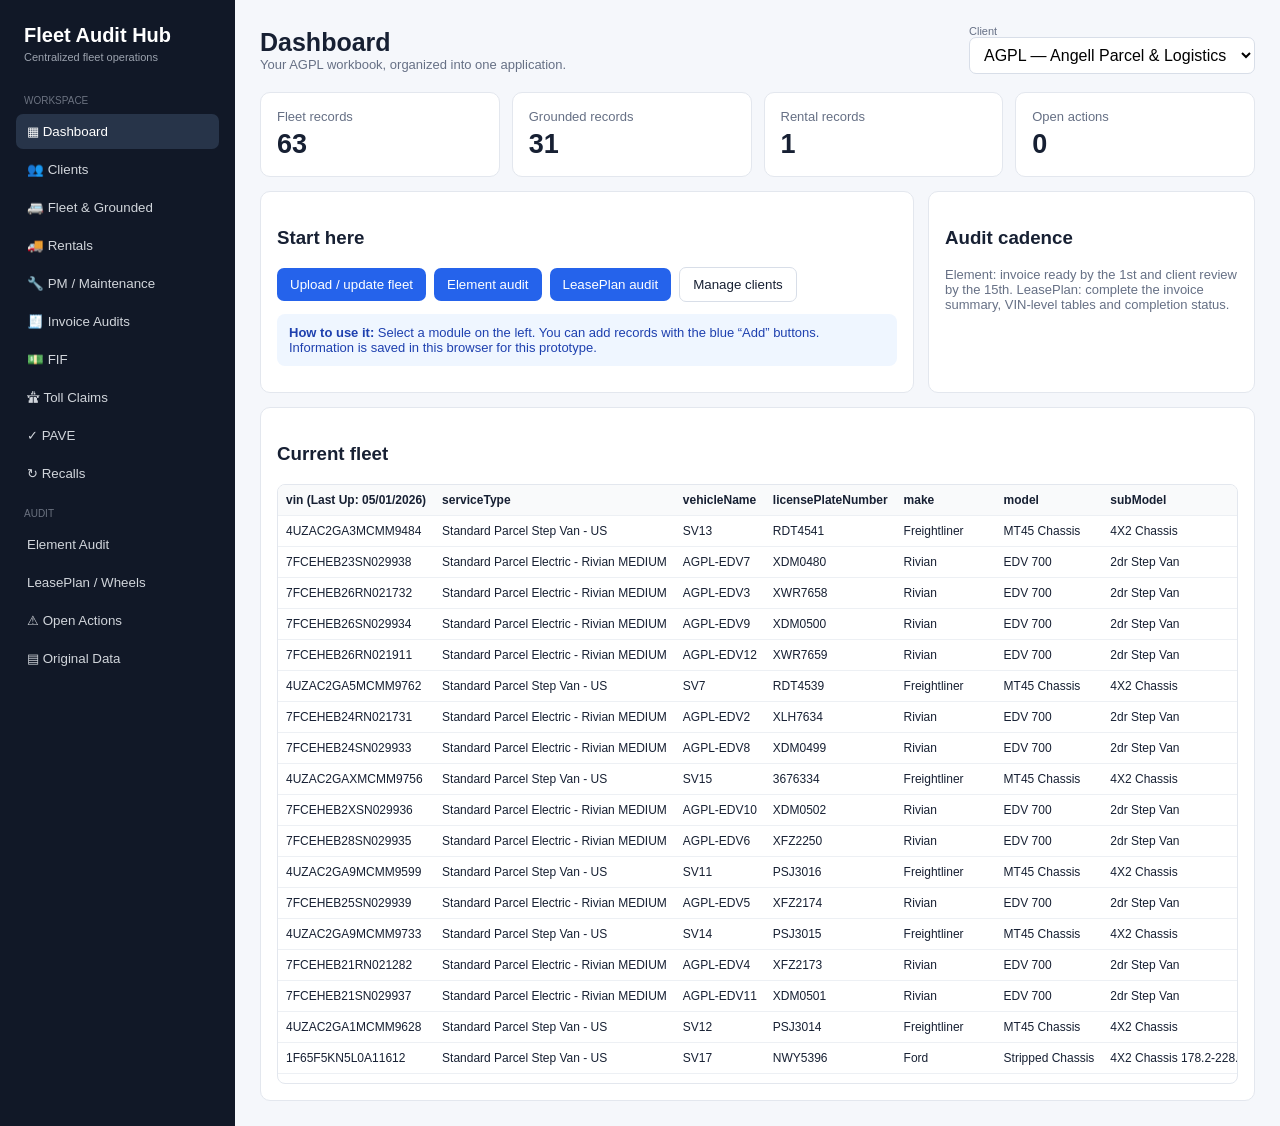
==== Fleet_Audit_Hub_v3.html @ 87010442 "Add Fleet Audit Hub prototype" ====
<!doctype html>
<html lang="en">
<head>
<meta charset="utf-8">
<meta name="viewport" content="width=device-width,initial-scale=1">
<title>Fleet Audit Hub v3</title>
<style>
*{box-sizing:border-box}body{margin:0;font-family:Segoe UI,Arial,sans-serif;background:#f5f7fb;color:#172033}
.app{display:flex;min-height:100vh}.side{width:235px;background:#111827;color:#fff;padding:16px;flex:none}.brand{font-size:20px;font-weight:800;padding:8px 8px 18px}.brand span{display:block;color:#9ca3af;font-size:11px;font-weight:400;margin-top:4px}
.nav button{display:block;width:100%;margin:3px 0;padding:10px 11px;border:0;border-radius:7px;background:transparent;color:#d1d5db;text-align:left;cursor:pointer}.nav button:hover,.nav button.active{background:#273449;color:#fff}.section{font-size:10px;text-transform:uppercase;color:#6b7280;padding:14px 8px 5px}
main{flex:1;padding:25px;min-width:0}.top{display:flex;justify-content:space-between;gap:20px;align-items:center;margin-bottom:18px}.top h1{margin:0;font-size:25px}.muted{color:#667085;font-size:13px}
select,input,textarea{font:inherit;border:1px solid #d8dee8;border-radius:7px;padding:8px 10px;background:white}.btn{padding:9px 13px;border:0;border-radius:7px;background:#2563eb;color:#fff;cursor:pointer}.btn.secondary{background:#fff;color:#172033;border:1px solid #d8dee8}.btn.danger{background:#dc2626}
.cards{display:grid;grid-template-columns:repeat(4,1fr);gap:12px;margin-bottom:14px}.card,.panel{background:#fff;border:1px solid #e3e7ee;border-radius:10px;padding:16px}.num{font-size:27px;font-weight:800;margin-top:5px}.grid{display:grid;grid-template-columns:2fr 1fr;gap:14px}.grid2{display:grid;grid-template-columns:1fr 1fr;gap:12px}
.toolbar{display:flex;gap:8px;flex-wrap:wrap;align-items:center;margin-bottom:12px}.table{overflow:auto;max-height:600px;border:1px solid #e3e7ee;border-radius:8px}.table table{border-collapse:collapse;width:100%;font-size:12px}.table th,.table td{padding:8px;border-bottom:1px solid #edf0f4;text-align:left;white-space:nowrap}.table th{position:sticky;top:0;background:#f9fafb}.tabs{display:flex;gap:5px;overflow:auto;border-bottom:1px solid #e1e5eb;margin-bottom:12px}.tabs button{border:0;background:transparent;padding:9px 12px;cursor:pointer;color:#667085}.tabs button.active{color:#2563eb;border-bottom:2px solid #2563eb;font-weight:700}
.drop{border:2px dashed #cbd5e1;border-radius:9px;padding:22px;text-align:center;background:#f8fafc}.notice{background:#eff6ff;color:#1e40af;padding:11px 12px;border-radius:8px;margin:10px 0;font-size:13px}.check label{display:block;padding:8px;border-bottom:1px solid #edf0f4}.empty{text-align:center;padding:30px;color:#667085}
.formgrid{display:grid;grid-template-columns:repeat(3,1fr);gap:10px}.field label{display:block;font-size:11px;color:#667085;margin-bottom:4px}.field input,.field textarea,.field select{width:100%}.field.full{grid-column:1/-1}
.small{font-size:11px;color:#667085}.pill{display:inline-block;padding:3px 7px;border-radius:20px;font-size:11px;background:#dcfce7;color:#166534}
@media(max-width:900px){.side{width:185px}.cards{grid-template-columns:1fr 1fr}.grid,.grid2,.formgrid{grid-template-columns:1fr}}
</style>
</head>
<body>
<div class="app">
<aside class="side"><div class="brand">Fleet Audit Hub<span>Centralized fleet operations</span></div>
<div class="nav">
<div class="section">Workspace</div>
<button data-view="dashboard">▦ Dashboard</button>
<button data-view="clients">👥 Clients</button>
<button data-view="fleet">🚐 Fleet & Grounded</button>
<button data-view="rentals">🚚 Rentals</button>
<button data-view="maintenance">🔧 PM / Maintenance</button>
<button data-view="invoices">🧾 Invoice Audits</button>
<button data-view="fif">💵 FIF</button>
<button data-view="tolls">🛣 Toll Claims</button>
<button data-view="pave">✓ PAVE</button>
<button data-view="recalls">↻ Recalls</button>
<div class="section">Audit</div>
<button data-view="element">Element Audit</button>
<button data-view="leaseplan">LeasePlan / Wheels</button>
<button data-view="actions">⚠ Open Actions</button>
<button data-view="legacy">▤ Original Data</button>
</div></aside>
<main>
<div class="top"><div><h1 id="title">Dashboard</h1><div id="subtitle" class="muted">Your AGPL workbook, organized into one application.</div></div>
<div><div class="small">Client</div><select id="clientSelect"><option value="AGPL">AGPL — Angell Parcel & Logistics</option></select></div></div>
<div id="content"></div>
</main></div>

<script id="seed" type="application/json">{"Client Info": [[null, "Company", "Short Code", "Owner Name", "Email 1", "Phone Number", "Start Date", "End date:", null, null, "Y"], [null, "Angell Parcel & Logistics, LLC", "AGPL", "Adam", "adam@angellparcel.com", "920-265-7687", "2019-07-19T00:00:00", null, null, null, "N"], [null, "Things To know:", "Station Code", "Operations Manager ", "Email 1", "Phone Number", "Other DMGgo Services"], [null, "3700 San Jacinto Dr, Fort Worth, TX 76116,", "DDA9", "Dexter Smith-Ops", "DexterS@go-hq.com", "(682) 200-7675", "Recon"], [null, null, null, "Jessica Peak-HR", "ops@angellparcel.com", "(252) 531-0709", "Bookkeeping"], [null, null, null, "Alex Moore-Fleet", "johnathan.moore@angellparcel.com", "214-486-0131", "Payroll"], [null, null, null, null, null, null, "Onboarding"], [null, null, null, "Cortex Login", "Password"], [null, null, null, "AGPLfleet@DMGgo.com", "@gPl2024!", "2.6.2026", null, null, "2.13.2026"], [null, null, null, "Element Log-in", "Password", "(11) ELEMENT", "Amazon-leased", "EXTRA_LARGE_CARGO_VAN", "NO RENTALS AT THIS TIME-2.13.2026."], [null, "NOTES", null, "az87052", "Shipping2025!", "(5) ELEMENT", "Amazon-leased", "STEP_VAN_MEDIUM", "NO RENTALS AT THIS TIME-2.13.2026."], [null, "RIVIAN: adam@angellparcel.com\nShipping@1", null, "LeasePlan Log-in", "Password", "(1) ELEMENT", "Amazon-owned", "ELECTRIC_RPV_MEDIUM", "NO RENTALS AT THIS TIME-2.13.2026."], [null, "Amerit: amazondsp_agpl@ameritfleet.com\nShipCargo5498#!", null, "e9810aa4", "Transport@2026", "(1) ELEMENT", "Amazon-owned", "STEP_VAN_MEDIUM", "NO RENTALS AT THIS TIME-2.13.2026."], [null, "PAVE: AGPL.user\nParcel26", null, "Communication Plateform", null, "(8)WHEELS", "Amazon-owned", "STEP_VAN_MEDIUM", "NO RENTALS AT THIS TIME-2.13.2026."], [null, null, null, "ConnectTeam", "confirmed", "(11) WHEELS", "Amazon-owned", "ELECTRIC_RPV_MEDIUM", "NO RENTALS AT THIS TIME-2.13.2026."], [null, null, null, null, null, null, "Vendor Contacts:", "Phone #", "Address"], [null, null, null, null, null, null, "Amerit – Station Maintenance ", "Bobby Rhodes & Spencer Butler \nBrhodes@ameritfleet.com\nSbutler@ameritfleet.com", "3700 San Jacinto Dr, Fort Worth, TX 76116,"], [null, null, null, null, null, null, "Andy Jeffrey Collision", " (817) 485-6420", "5907 Denton Hwy #377, Haltom City, TX 76148"], [null, "Action Items:", null, null, null, null, "AutoNation Ford Fort Worth ", "(817) 200-4212", "5000 Bryant Irvin Rd, Fort Worth, TX 76132"], [null, "Fleet Specialist Assigned", "Chris", null, null, null, "Compass Collision", "Diego Martinez \n(817) 915-3308", "3020 Ramona Dr Building 1, Fort Worth, TX 76116"], [null, "AFS Submission", "Y", null, null, null, "Five Star Ford NRH \n", "Ronaldo  (682) 216-0574  Rguillen@5starford.com", "6618 NE Loop 820, North Richland Hills, TX 76180"], [null, "Portal Management - Rental Reciepts", "Y", null, null, null, "JS Fleet", "Joey Sassenhagen (817) 800-1692", "Keller, Texas, United States"], [null, "Element Log-in", "Y", null, null, null, "Mercedes Benz of Fort Worth", " (682) 267-8373-MAIN POC – Matt Butler (817) 263-3622 mbutler@parkplace.com", "5601 Bryant Irvin Rd. Fort Worth, TX 76132"], [null, "Wheels Log-in", "Y", null, null, null, "Pep Boys – Camp Bowie ", "\n(817) 560-4606", "7208 Highway 80 West, Fort Worth, TX 76116"], [null, "Toll Provider", "Y", null, null, null, "Premier Truck Group ", "1804 NE Loop 820, Fort Worth, TX 76106\n(817) 626-7090", "1804 NE Loop 820, Fort Worth, TX 76106 "], [null, "FIF Management", "Y", null, null, null, "Tire Company ", "Jeremy Butler jeremy.butler@stmtires.com ", "service410@stmtires.com"], [null, "Maintenace Coordination", "Y", null, null, null, "Midway tow", 4697535734], [null, "Part Sourcing", "Y", null, null, null, "Emergency Tire repair.", "1-833-736-0377"], [null, "Dealership calls", "Y", null, null, null, "Element Disputes", "Paul King – PaKing@elementCorp.com  TX, OK, AZ"], [null, "Securing Rentals", "Y"], [null, "PM Compliance", "Y"], [null, "Pave", "Y"], [null, "Marsh Reviews", "n"]], "Branded Fleet": [["vin (Last Up: 05/01/2026)", "serviceType", "vehicleName", "licensePlateNumber", "make", "model", "subModel", "status", "statusPriority", "statusReasonCode", "statusReasonMessage", "operationalStatus", "statusSearchValue", "subcontractorName", "vehicleProvider", "vehicleRegistrationType", "year", "type", "ownershipType", "ownershipStartDate", "ownershipEndDate", "pmStats", "registrationExpiryDate", "registeredState", "serviceTier", "stationCode"], ["4UZAC2GA3MCMM9484", "Standard Parcel Step Van - US", "SV13", "RDT4541", "Freightliner", "MT45 Chassis", "4X2 Chassis", "ACTIVE", 3, "HEALTHY", "", "GROUNDED", "Active", null, "LP", "PERMANENT", 2021, "Amazon-owned", "AMAZON_OWNED", "2020-10-22", "2040-10-22", null, "2025-12-30", "TX - Texas", "STEP_VAN_MEDIUM", "DDA9"], ["7FCEHEB23SN029938", "Standard Parcel Electric - Rivian MEDIUM", "AGPL-EDV7", "XDM0480", "Rivian", "EDV 700", "2dr Step Van", "ACTIVE", 3, "HEALTHY", "", "OPERATIONAL", "Active", null, "LP", "PERMANENT", 2025, "Amazon-owned", "AMAZON_OWNED", "2025-06-17", "2045-06-17", null, "2027-05-30", "TX - Texas", "ELECTRIC_RPV_MEDIUM", "DDA9"], ["7FCEHEB26RN021732", "Standard Parcel Electric - Rivian MEDIUM", "AGPL-EDV3", "XWR7658", "Rivian", "EDV 700", "2dr Step Van", "ACTIVE", 3, "HEALTHY", "", "OPERATIONAL", "Active", null, "LP", "PERMANENT", 2024, "Amazon-owned", "AMAZON_OWNED", "2024-09-18", "2044-09-18", null, "2027-02-27", "TX - Texas", "ELECTRIC_RPV_MEDIUM", "DDA9"], ["7FCEHEB26SN029934", "Standard Parcel Electric - Rivian MEDIUM", "AGPL-EDV9", "XDM0500", "Rivian", "EDV 700", "2dr Step Van", "ACTIVE", 3, "HEALTHY", "", "OPERATIONAL", "Active", null, "LP", "PERMANENT", 2025, "Amazon-owned", "AMAZON_OWNED", "2025-06-19", "2045-06-19", null, "2027-05-30", "TX - Texas", "ELECTRIC_RPV_MEDIUM", "DDA9"], ["7FCEHEB26RN021911", "Standard Parcel Electric - Rivian MEDIUM", "AGPL-EDV12", "XWR7659", "Rivian", "EDV 700", "2dr Step Van", "ACTIVE", 3, "HEALTHY", "", "OPERATIONAL", "Active", null, "LP", "PERMANENT", 2024, "Amazon-owned", "AMAZON_OWNED", "2024-09-19", "2044-09-19", null, "2027-02-27", "TX - Texas", "ELECTRIC_RPV_MEDIUM", "DDA9"], ["4UZAC2GA5MCMM9762", "Standard Parcel Step Van - US", "SV7", "RDT4539", "Freightliner", "MT45 Chassis", "4X2 Chassis", "ACTIVE", 3, "HEALTHY", "", "GROUNDED", "Active", null, "LP", "PERMANENT", 2021, "Amazon-owned", "AMAZON_OWNED", "2020-10-18", "2040-10-18", null, "2026-11-29", "TX - Texas", "STEP_VAN_MEDIUM", "DDA9"], ["7FCEHEB24RN021731", "Standard Parcel Electric - Rivian MEDIUM", "AGPL-EDV2", "XLH7634", "Rivian", "EDV 700", "2dr Step Van", "ACTIVE", 3, "HEALTHY", "", "OPERATIONAL", "Active", null, "LP", "PERMANENT", 2024, "Amazon-owned", "AMAZON_OWNED", "2024-09-18", "2044-09-18", null, "2026-09-29", "TX - Texas", "ELECTRIC_RPV_MEDIUM", "DDA9"], ["7FCEHEB24SN029933", "Standard Parcel Electric - Rivian MEDIUM", "AGPL-EDV8", "XDM0499", "Rivian", "EDV 700", "2dr Step Van", "ACTIVE", 3, "HEALTHY", "", "GROUNDED", "Active", null, "LP", "PERMANENT", 2025, "Amazon-owned", "AMAZON_OWNED", "2025-06-19", "2045-06-19", null, "2027-05-30", "TX - Texas", "ELECTRIC_RPV_MEDIUM", "DDA9"], ["4UZAC2GAXMCMM9756", "Standard Parcel Step Van - US", "SV15", "3676334", "Freightliner", "MT45 Chassis", "4X2 Chassis", "ACTIVE", 3, "HEALTHY", "", "GROUNDED", "Active", null, "LP", "PERMANENT", 2021, "Amazon-owned", "AMAZON_OWNED", "2020-10-22", "2040-10-22", null, "2026-03-30", "IN - Indiana", "STEP_VAN_MEDIUM", "DDA9"], ["7FCEHEB2XSN029936", "Standard Parcel Electric - Rivian MEDIUM", "AGPL-EDV10", "XDM0502", "Rivian", "EDV 700", "2dr Step Van", "ACTIVE", 3, "HEALTHY", "", "OPERATIONAL", "Active", null, "LP", "PERMANENT", 2025, "Amazon-owned", "AMAZON_OWNED", "2025-06-23", "2045-06-23", null, "2027-05-30", "TX - Texas", "ELECTRIC_RPV_MEDIUM", "DDA9"], ["7FCEHEB28SN029935", "Standard Parcel Electric - Rivian MEDIUM", "AGPL-EDV6", "XFZ2250", "Rivian", "EDV 700", "2dr Step Van", "ACTIVE", 3, "HEALTHY", "", "OPERATIONAL", "Active", null, "LP", "PERMANENT", 2025, "Amazon-owned", "AMAZON_OWNED", "2025-06-17", "2045-06-17", null, "2027-05-30", "TX - Texas", "ELECTRIC_RPV_MEDIUM", "DDA9"], ["4UZAC2GA9MCMM9599", "Standard Parcel Step Van - US", "SV11", "PSJ3016", "Freightliner", "MT45 Chassis", "4X2 Chassis", "ACTIVE", 3, "HEALTHY", "", "GROUNDED", "Active", null, "LP", "PERMANENT", 2021, "Amazon-owned", "AMAZON_OWNED", "2020-10-18", "2040-10-18", null, "2026-04-29", "TX - Texas", "STEP_VAN_MEDIUM", "DDA9"], ["7FCEHEB25SN029939", "Standard Parcel Electric - Rivian MEDIUM", "AGPL-EDV5", "XFZ2174", "Rivian", "EDV 700", "2dr Step Van", "ACTIVE", 3, "HEALTHY", "", "OPERATIONAL", "Active", null, "LP", "PERMANENT", 2025, "Amazon-owned", "AMAZON_OWNED", "2025-06-16", "2045-06-16", null, "2027-05-30", "TX - Texas", "ELECTRIC_RPV_MEDIUM", "DDA9"], ["4UZAC2GA9MCMM9733", "Standard Parcel Step Van - US", "SV14", "PSJ3015", "Freightliner", "MT45 Chassis", "4X2 Chassis", "ACTIVE", 3, "HEALTHY", "", "GROUNDED", "Active", null, "LP", "PERMANENT", 2021, "Amazon-owned", "AMAZON_OWNED", "2020-10-22", "2040-10-22", null, "2026-04-29", "TX - Texas", "STEP_VAN_MEDIUM", "DDA9"], ["7FCEHEB21RN021282", "Standard Parcel Electric - Rivian MEDIUM", "AGPL-EDV4", "XFZ2173", "Rivian", "EDV 700", "2dr Step Van", "ACTIVE", 3, "HEALTHY", "", "GROUNDED", "Active", null, "LP", "PERMANENT", 2024, "Amazon-owned", "AMAZON_OWNED", "2024-09-17", "2044-09-17", null, "2026-09-29", "TX - Texas", "ELECTRIC_RPV_MEDIUM", "DDA9"], ["7FCEHEB21SN029937", "Standard Parcel Electric - Rivian MEDIUM", "AGPL-EDV11", "XDM0501", "Rivian", "EDV 700", "2dr Step Van", "ACTIVE", 3, "HEALTHY", "", "OPERATIONAL", "Active", null, "LP", "PERMANENT", 2025, "Amazon-owned", "AMAZON_OWNED", "2025-06-23", "2045-06-23", null, "2027-05-30", "TX - Texas", "ELECTRIC_RPV_MEDIUM", "DDA9"], ["4UZAC2GA1MCMM9628", "Standard Parcel Step Van - US", "SV12", "PSJ3014", "Freightliner", "MT45 Chassis", "4X2 Chassis", "ACTIVE", 3, "HEALTHY", "", "GROUNDED", "Active", null, "LP", "PERMANENT", 2021, "Amazon-owned", "AMAZON_OWNED", "2020-10-18", "2040-10-18", null, "2026-09-29", "TX - Texas", "STEP_VAN_MEDIUM", "DDA9"], ["1F65F5KN5L0A11612", "Standard Parcel Step Van - US", "SV17", "NWY5396", "Ford", "Stripped Chassis", "4X2 Chassis 178.2-228.2 in. WB", "ACTIVE", 3, "HEALTHY", "", "GROUNDED", "Active", null, "LP", "PERMANENT", 2020, "Amazon-owned", "AMAZON_OWNED", "2024-03-31", "2044-03-31", null, "2026-03-30", "TX - Texas", "STEP_VAN_MEDIUM", "DDA9"], ["7FCEHEB20RN019152", "Standard Parcel Electric - Rivian MEDIUM", "AGPL-EDV1", "TZF0268", "Rivian", "EDV 700", "2dr Step Van", "ACTIVE", 3, "HEALTHY", "", "OPERATIONAL", "Active", null, "ELEMENT", "PERMANENT", 2024, "Amazon-owned", "AMAZON_OWNED", "2024-08-08", "2044-08-08", null, "2026-07-30", "TX - Texas", "ELECTRIC_RPV_MEDIUM", "DDA9"], ["WD4PF1CD4KP127996", "Standard Parcel - Extra Large Van - US", "AGPL-012", "MPG5570", "Mercedes-Benz", "Sprinter", "4x2 2500 3dr 170 in. WB High Roof Cargo Van (3.0L V6)", "ACTIVE", 3, "HEALTHY", "Until 2039-09-15.", "OPERATIONAL", "Active", null, "ELEMENT", "PERMANENT", 2019, "Amazon-leased", "AMAZON_LEASED", "2019-09-15", "2039-09-15", null, "2027-01-30", "TX - Texas", "EXTRA_LARGE_CARGO_VAN", "DDA9"], ["1F65F5KN6L0A01011", "Standard Parcel Step Van - US", "SV16", "VDM3979", "Ford", "Stripped Chassis", "4X2 Chassis 178.2-228.2 in. WB", "ACTIVE", 3, "HEALTHY", "", "GROUNDED", "Active", null, "ELEMENT", "PERMANENT", 2020, "Amazon-owned", "AMAZON_OWNED", "2023-09-21", "2043-09-21", null, "2027-03-30", "TX - Texas", "STEP_VAN_MEDIUM", "DDA9"], ["4UZAC2EA2LCLZ6942", "Standard Parcel Step Van - US", "SV5", "NRR7932", "Freightliner", "MT45 Chassis", "4X2 Chassis", "ACTIVE", 3, "HEALTHY", "Until 2040-07-07.", "OPERATIONAL", "Active", null, "ELEMENT", "PERMANENT", 2020, "Amazon-leased", "AMAZON_LEASED", "2020-07-07", "2040-07-07", null, "2026-08-30", "TX - Texas", "STEP_VAN_MEDIUM", "DDA9"], ["WD4PF1CD5KP116022", "Standard Parcel - Extra Large Van - US", "AGPL-017", "MSL7858", "Mercedes-Benz", "Sprinter", "4x2 2500 3dr 170 in. WB High Roof Cargo Van (3.0L V6)", "ACTIVE", 3, "HEALTHY", "Until 2039-10-15.", "OPERATIONAL", "Active", null, "ELEMENT", "PERMANENT", 2019, "Amazon-leased", "AMAZON_LEASED", "2019-10-15", "2039-10-15", null, "2026-09-29", "TX - Texas", "EXTRA_LARGE_CARGO_VAN", "DDA9"], ["4UZAC2EA1LCLZ6916", "Standard Parcel Step Van - US", "SV2", "NRR7930", "Freightliner", "MT45 Chassis", "4X2 Chassis", "ACTIVE", 3, "HEALTHY", "Until 2040-06-29.", "GROUNDED", "Active", null, "ELEMENT", "PERMANENT", 2020, "Amazon-leased", "AMAZON_LEASED", "2020-06-29", "2040-06-29", null, "2026-11-29", "TX - Texas", "STEP_VAN_MEDIUM", "DDA9"], ["WD4PF1CD3KP123874", "Standard Parcel - Extra Large Van - US", "AGPL-018", "MSL7860", "Mercedes-Benz", "Sprinter", "4x2 2500 3dr 170 in. WB High Roof Cargo Van (3.0L V6)", "ACTIVE", 3, "HEALTHY", "Until 2039-10-15.", "GROUNDED", "Active", null, "ELEMENT", "PERMANENT", 2019, "Amazon-leased", "AMAZON_LEASED", "2019-10-15", "2039-10-15", null, "2026-09-29", "TX - Texas", "EXTRA_LARGE_CARGO_VAN", "DDA9"], ["1FTYR3XM0KKB33996", "Standard Parcel - Extra Large Van - US", "AGPL-022", "MRB9338", "Ford", "Transit", "250 3dr LWB High Roof Extended Cargo Van w/Sliding Passenger Side Door", "ACTIVE", 3, "HEALTHY", "Until 2039-09-25.", "OPERATIONAL", "Active", null, "ELEMENT", "PERMANENT", 2019, "Amazon-leased", "AMAZON_LEASED", "2019-09-25", "2039-09-25", null, "2026-11-29", "TX - Texas", "EXTRA_LARGE_CARGO_VAN", "DDA9"], ["7FCEHEB29SN035985", "Standard Parcel Electric - Rivian MEDIUM", "LMR-EDV25", "Y151803", "Rivian", "EDV 700", "2dr Step Van", "ACTIVE", 3, "HEALTHY", "Until 2026-05-04.", "OPERATIONAL", "Active", null, "ELEMENT", "PERMANENT", 2025, "Amazon Branded Last Mile Rental (820576)", "AMAZON_RENTAL", "2026-01-27", "2026-05-04", null, "2026-12-30", "OR - Oregon", "ELECTRIC_RPV_MEDIUM", "DDA9"], ["4UZAC2EA1LCLZ6950", "Standard Parcel Step Van - US", "SV1", "NRR7931", "Freightliner", "MT45 Chassis", "4X2 Chassis", "ACTIVE", 3, "HEALTHY", "Until 2040-06-29.", "OPERATIONAL", "Active", null, "ELEMENT", "PERMANENT", 2020, "Amazon-leased", "AMAZON_LEASED", "2020-06-29", "2040-06-29", null, "2026-03-30", "TX - Texas", "STEP_VAN_MEDIUM", "DDA9"], ["1FTYR3XM9KKB34001", "Standard Parcel - Extra Large Van - US", "AGPL-021", "MSH5282", "Ford", "Transit", "250 3dr LWB High Roof Extended Cargo Van w/Sliding Passenger Side Door", "ACTIVE", 3, "HEALTHY", "Until 2039-10-20.", "OPERATIONAL", "Active", null, "ELEMENT", "PERMANENT", 2019, "Amazon-leased", "AMAZON_LEASED", "2019-10-20", "2039-10-20", null, "2026-09-29", "TX - Texas", "EXTRA_LARGE_CARGO_VAN", "DDA9"], ["7FCEHEB28RN020436", "Standard Parcel Electric - Rivian MEDIUM", "LMR-EDV27", "YXU867", "Rivian", "EDV 700", "2dr Step Van", "ACTIVE", 3, "HEALTHY", "Until 2026-05-12.", "OPERATIONAL", "Active", null, "ELEMENT", "PERMANENT", 2024, "Amazon Branded Last Mile Rental (831108)", "AMAZON_RENTAL", "2026-04-29", "2026-05-12", null, "2027-01-30", "GA - Georgia", "ELECTRIC_RPV_MEDIUM", "DDA9"], ["WD4PF1CD3KP116102", "Standard Parcel - Extra Large Van - US", "AGPL-020", "MSL7859", "Mercedes-Benz", "Sprinter", "4x2 2500 3dr 170 in. WB High Roof Cargo Van (3.0L V6)", "ACTIVE", 3, "HEALTHY", "Until 2039-11-25.", "OPERATIONAL", "Active", null, "ELEMENT", "PERMANENT", 2019, "Amazon-leased", "AMAZON_LEASED", "2019-11-25", "2039-11-25", null, "2026-11-29", "TX - Texas", "EXTRA_LARGE_CARGO_VAN", "DDA9"], ["4UZAC2EA0LCLZ6955", "Standard Parcel Step Van - US", "SV4", "3676467", "Freightliner", "MT45 Chassis", "4X2 Chassis", "ACTIVE", 3, "HEALTHY", "Until 2040-06-30.", "GROUNDED", "Active", null, "ELEMENT", "PERMANENT", 2020, "Amazon-leased", "AMAZON_LEASED", "2020-06-30", "2040-06-30", null, "2027-03-30", "IN - Indiana", "STEP_VAN_MEDIUM", "DDA9"], ["1FTYR3XM4KKB33998", "Standard Parcel - Extra Large Van - US", "AGPL-024", "MRC4025", "Ford", "Transit", "250 3dr LWB High Roof Extended Cargo Van w/Sliding Passenger Side Door", "ACTIVE", 3, "HEALTHY", "", "OPERATIONAL", "Active", null, "ELEMENT", "PERMANENT", 2019, "Amazon-owned", "AMAZON_OWNED", "2019-10-08", "2039-10-08", null, "2026-06-29", "TX - Texas", "EXTRA_LARGE_CARGO_VAN", "DDA9"], ["7FCEHEB2XRN020745", "Standard Parcel Electric - Rivian MEDIUM", "LMR-EDV19", "DZ67RY", "Rivian", "EDV 700", "2dr Step Van", "ACTIVE", 3, "HEALTHY", "Until 2026-05-04.", "OPERATIONAL", "Active", null, "ELEMENT", "PERMANENT", 2024, "Amazon Branded Last Mile Rental (820575)", "AMAZON_RENTAL", "2026-01-27", "2026-05-04", null, "2026-12-30", "FL - Florida", "ELECTRIC_RPV_MEDIUM", "DDA9"], ["4UZAC2EA7LCLZ6953", "Standard Parcel Step Van - US", "SV3", "NRR6766", "Freightliner", "MT45 Chassis", "4X2 Chassis", "ACTIVE", 3, "HEALTHY", "Until 2040-06-30.", "OPERATIONAL", "Active", null, "ELEMENT", "PERMANENT", 2020, "Amazon-leased", "AMAZON_LEASED", "2020-06-30", "2040-06-30", null, "2026-08-30", "TX - Texas", "STEP_VAN_MEDIUM", "DDA9"], ["WD4PF1CDXKP109194", "Standard Parcel - Extra Large Van - US", "AGPL-016", "RFK4940", "Mercedes-Benz", "Sprinter", "4x2 2500 3dr 170 in. WB High Roof Cargo Van (3.0L V6)", "ACTIVE", 3, "HEALTHY", "Until 2039-10-15.", "OPERATIONAL", "Active", null, "ELEMENT", "PERMANENT", 2019, "Amazon-leased", "AMAZON_LEASED", "2019-10-15", "2039-10-15", null, "2027-02-27", "TX - Texas", "EXTRA_LARGE_CARGO_VAN", "DDA9"], ["WD4PF1CD5KP132690", "Standard Parcel - Extra Large Van - US", "AGPL-011", "MPG6366", "Mercedes-Benz", "Sprinter", "4x2 2500 3dr 170 in. WB High Roof Cargo Van (3.0L V6)", "ACTIVE", 3, "HEALTHY", "Until 2039-09-17.", "GROUNDED", "Active", null, "ELEMENT", "PERMANENT", 2019, "Amazon-leased", "AMAZON_LEASED", "2019-09-17", "2039-09-17", null, "2026-10-30", "TX - Texas", "EXTRA_LARGE_CARGO_VAN", "DDA9"], ["WD4PF1CD0KP121368", "Standard Parcel - Extra Large Van - US", "AGPL-019", "MSL7861", "Mercedes-Benz", "Sprinter", "4x2 2500 3dr 170 in. WB High Roof Cargo Van (3.0L V6)", "ACTIVE", 3, "HEALTHY", "Until 2039-10-15.", "GROUNDED", "Active", null, "ELEMENT", "PERMANENT", 2019, "Amazon-leased", "AMAZON_LEASED", "2019-10-15", "2039-10-15", null, "2026-11-29", "TX - Texas", "EXTRA_LARGE_CARGO_VAN", "DDA9"], ["7FCEHEB23RN020425", "Standard Parcel Electric - Rivian MEDIUM", "LMR-EDV26", "YXU840", "Rivian", "EDV 700", "2dr Step Van", "ACTIVE", 3, "HEALTHY", "Until 2026-05-12.", "OPERATIONAL", "Active", null, "ELEMENT", "PERMANENT", 2024, "Amazon Branded Last Mile Rental (831107)", "AMAZON_RENTAL", "2026-04-29", "2026-05-12", null, "2027-01-30", "GA - Georgia", "ELECTRIC_RPV_MEDIUM", "DDA9"], ["1FTYR3XM2KKB34003", "Standard Parcel - Extra Large Van - US", "AGPL-023", "MRB9339", "Ford", "Transit", "250 3dr LWB High Roof Extended Cargo Van w/Sliding Passenger Side Door", "ACTIVE", 3, "HEALTHY", "", "GROUNDED", "Active", null, "ELEMENT", "PERMANENT", 2019, "Amazon-owned", "AMAZON_OWNED", "2019-10-02", "2039-10-02", null, "2026-11-29", "TX - Texas", "EXTRA_LARGE_CARGO_VAN", "DDA9"], ["1F65F5KN5L0A11612", "SV17", "NWY5396", "TX - Texas", "Ford", "Stripped Chassis", "GROUNDED", null, "LP", "PERMANENT", 2020, "Amazon-owned", "STEP_VAN_MEDIUM", "2024-03-31", "2044-03-31", null, "2026-03-30", "DDA9"], ["4UZAC2GAXMCMM9756", "SV15", "3676334", "IN - Indiana", "Freightliner", "MT45 Chassis", "OPERATIONAL", null, "LP", "PERMANENT", 2021, "Amazon-owned", "STEP_VAN_MEDIUM", "2020-10-22", "2040-10-22", null, "2026-03-30", "DDA9"], ["4UZAC2GA5MCMM9762", "SV7", "RDT4539", "TX - Texas", "Freightliner", "MT45 Chassis", "OPERATIONAL", null, "LP", "PERMANENT", 2021, "Amazon-owned", "STEP_VAN_MEDIUM", "2020-10-18", "2040-10-18", null, "2026-11-29", "DDA9"], ["4UZAC2GA6MCMM9303", "SV8", "RDT4507", "TX - Texas", "Freightliner", "MT45 Chassis", "OPERATIONAL", null, "LP", "PERMANENT", 2021, "Amazon-owned", "STEP_VAN_MEDIUM", "2020-10-18", "2040-10-18", null, "2026-11-29", "DDA9"], ["WD3PE7CD8JP643500", "2025-01-16T00:00:00", "Specialty vehicle usage constraint"], ["4UZAC2GA4MCMM9753", "2025-10-23T00:00:00", "HIBERNATION"], ["sent these to Spencer to get removed from the portal 2.10.2026-cw"], ["WD3PE7CD1JP645427", "2024-06-19T00:00:00", "RETIRED"], ["4UZAC2GA2MCMM9606", "2024-07-11T00:00:00", "RETIRED"], ["WD4PF1CD7KP109847", "2024-10-23T00:00:00", "RETIRED"], ["WD4PF1CD7KP109833", "2024-09-19T00:00:00", "RETIRED"], ["WD4PF1CD0KP111231", "2024-10-07T00:00:00", "INACTIVE"], ["WD3PE7CD3JP646689", "2022-08-13T00:00:00", "INACTIVE"], ["WD3PE7CDXJP646687", "2022-08-13T00:00:00", "INACTIVE"], ["WD3PE7CD0JP646679", "2021-04-28T00:00:00", "INACTIVE"], ["WD3PE7CDXJP645426", "2022-08-13T00:00:00", "INACTIVE"], ["WD3PE7CD6JP645424", "2021-04-28T00:00:00", "INACTIVE"], ["4UZAC2GA6MCMM9608", "2024-07-18T00:00:00", "INACTIVE"], ["WD3PE7CDXJP645927", "2022-09-28T00:00:00", "INACTIVE"], ["WD3PE7CD4JP645406", "2024-06-19T00:00:00", "INACTIVE"], ["WD3PE7CD5JP646306", "2022-09-28T00:00:00", "INACTIVE"], ["WD3PE7CD7JP643536", "2021-04-30T00:00:00", "INACTIVE"], ["WD3PE7CD2JP643508", "2022-08-20T00:00:00", "INACTIVE"]], "Rental Tracker": [["Last updated: 05/01/2026"], ["vin", "serviceType", "vehicleName", "licensePlateNumber", "make", "model", "subModel", "status", "statusPriority", "statusReasonCode", "statusReasonMessage", "operationalStatus", "statusSearchValue", "subcontractorName", "vehicleProvider", "vehicleRegistrationType", "year", "type", "ownershipType", "ownershipStartDate", "ownershipEndDate", "pmStats", "registrationExpiryDate", "registeredState", "serviceTier", "stationCode"]], "Van Info": [["05.04.2026", "Grounded vans"], ["Van #", "Vin #", "Date Grounded", "Repiar/Issue", "At Dealership", "Location", "AFS Eligible", "Repair Status", "Notes", "Repair Issue", "Repair Issue"], ["SV13", "4UZAC2GA3MCMM9484", "2025-08-25T00:00:00", "Mechanical", "Yes", "Amerit onsite", "N/A", "Under Repair", "BATTERY-NOT COVERED", "Hibernation", "Hibernation"], ["SV15", "4UZAC2GAXMCMM9756", "2026-03-10T00:00:00", "Hibernation", null, "Station", "Yes", null, "Selected for Hibernation ", "Retirement/Redeployment", "Retirement/Redeployment"], ["AGPL-019", "WD4PF1CD0KP121368", "2025-12-03T00:00:00", "Backup Camera", "Yes", "Amerit onsite", "Rejected - Non Policy", "Under Repair", "NOT COVERED", "Body Damage", "Body Damage"], ["SV4", "4UZAC2EA0LCLZ6955", "2025-12-03T00:00:00", "Mechanical", "Yes", "Amerit onsite", "Yes", "Under Repair", "Exhaust issues", "HVAC", "HVAC"], ["SV17", "1F65F5KN5L0A11612", "2025-12-08T00:00:00", "Mechanical", "Yes", "Amerit onsite", "Yes", "Under Repair", "Not covered under warranty", "Registration ", "Registration "], ["AGPL-023 ", "1FTYR3XM2KKB34003", "2026-03-10T00:00:00", "Hibernation", null, "Station", "Yes", null, "Selected for Hibernation ", "Mechanical", "Mechanical"], ["AGPL-EDV4", "7FCEHEB21RN021282", "2026-04-20T00:00:00", "Body Damage", null, "Jeffrey", null, null, "Multiple Damage Accident", "Lights", "Lights"], ["SV11", "4UZAC2GA9MCMM9599", "2026-03-10T00:00:00", "Hibernation", null, "Station", "Yes", null, "Selected for Hibernation ", "Safety signals"], ["SV12", "4UZAC2GA1MCMM9628", "2026-03-10T00:00:00", "Hibernation", null, "Station", "Yes", null, "Selected for Hibernation ", "Repair Stutus:"], ["SV14", "4UZAC2GA9MCMM9733", "2026-03-10T00:00:00", "Hibernation", null, "Station", "Yes", null, "Selected for Hibernation ", "Under Review"], ["AGPL-018", "WD4PF1CD3KP123874", "2026-03-10T00:00:00", "Hibernation", null, "Station", "Yes", null, "Selected for Hibernation ", "Rejected"], ["SV2", "4UZAC2EA1LCLZ6916", "2026-04-21T00:00:00", "Mechanical", null, "Station ", "Rejected - Non Policy", "Under Repair", "Warning light - Check engine light ", "N/A"], ["SV16", "1F65F5KN6L0A01011", "2026-03-10T00:00:00", "Hibernation", null, "Station", "Yes", null, "Selected for Hibernation ", "Rejected - Non Policy"], ["SV7", "4UZAC2GA5MCMM9762", "2026-03-10T00:00:00", "Hibernation", null, "Station", "Yes", null, "Selected for Hibernation ", "NEEDS REPAIR"], ["AGPL-EDV8", "7FCEHEB24SN029933", "2026-04-28T00:00:00", "Lights ", null, "N/A", null, "Under Repair", "Light repair", "AFS eligible"], ["AGPL-020", "WD4PF1CD3KP116102", "2026-05-01T00:00:00", "Light Repair", null, "N/A", null, null, "Lights", "Yes"], ["AGPL-011", "WD4PF1CD5KP132690", "2026-03-31T00:00:00", "Mechanical", "Yes", "Park Place Motorcars Mercedes-Benz Fort Worth-5601 Bryant Irvin Rd, Fort Worth, TX 76132", "Yes", "NEEDS REPAIR", "Engine ", "No"], [null, null, null, null, null, null, null, null, null, "Status"], [null, null, null, null, null, null, null, null, null, "In Progress"], [null, null, null, null, null, null, null, null, null, "Resolved"], [null, null, null, null, null, null, null, null, null, "Open"], [null, null, null, null, null, null, null, null, null, "Rejected"], ["AGPL-024", "1FTYR3XM4KKB33998", "2025-12-30T00:00:00", "Mechanical", "Yes", "Gerrado ", "Rejected - Non Policy", "Under Repair", "Sliding door repair"], ["SV3", "4UZAC2EA7LCLZ6953", "2025-11-24T00:00:00", "Mechanical", "Yes", "Premier", "N/A", "Under Repair", "Lights-HEADLIGHTS STAY ON"], ["AGPL-024", "1FTYR3XM4KKB33998", "2026-01-19T00:00:00", "N/A", "N/A", "N/A", "N/A", "N/A", "Due to inspection defect"], ["LMR-EDV19", "7FCEHEB2XRN020745", "2026-01-16T00:00:00", "Body Damage", "Yes", "Gerrado", "N/A", "Under Repair", "Body Damage"], ["AGPL-020", "WD4PF1CD3KP116102", "2026-01-28T00:00:00", "Mechanical", "Yes", "Gerrado", "N/A", "Under Repair", "Sliding door"], ["AGPL-016", "WD4PF1CDXKP109194", "2026-01-05T00:00:00", "Light Repair", "Yes", "Park Place Mercedes", "N/A", "Under Repair", "Lost only set of Keys"], ["SV3", "4UZAC2EA7LCLZ6953", "2026-02-02T00:00:00", "Mechanical", "Yes", "Amerit onsite", "Rejected - Non Policy", "Under Repair", "ENGINE-Not covered under warranty"], ["AGPL-EDV5", "7FCEHEB25SN029939", "2026-02-06T00:00:00", "Mechanical", "Yes", "Rivian ", "N/A", "Under Repair", "Windshield Crack More Than 6\""]], "PMS": [["2.18.2026", "PM DUE AND UPCOMING", "AMAZON CORTEX", " ", " ", "VERO 2.18.2026", "VIN", "Operational Status", "Vehicle Last Utilized"], ["VIN# ", "VAN Name", "PM/ mileage", "Scheduled/Requested", "**AT THE BODY SHOP**"], [null, null, null, "DUE NOW", "**OVER DUE**", "NO FINDINGS"], [null, null, null, null, "***DUE NOW***", "Last Refresh Time : 03-01-2026 11:07 am PDT."], ["1FTYR3XM0KKB33996", "AGPL-022", "OIL CHANGE/ROTATE TIRES", "113245 miles", "**UNDER 1 K**", "Refresh Cadence: Daily"], ["4UZAC2GA9MCMM9599", "SV11", "SV OIL CHANGE ", "(306 miles)", "**OUT OF SERVICE**"], ["4UZAC2GAXMCMM9756", "SV15", "SV OIL CHANGE ", "(1077 miles)", "**GROUNDED**"], [null, null, null, null, "***AFS ELIGIBLE***"], ["VIN/VAN", "VAN", "ISSUE", "NOTES", "RO#", "CURRENT STATUS", "OPENED", "SCHEDULED", "UPDATE-DATE"], ["WD4PF1CD5KP132690", "AGPL-011"], ["WD4PF1CD4KP127996", "AGPL-012"], ["WD4PF1CDXKP109194", "AGPL-016"], ["WD4PF1CD5KP116022", "AGPL-017", "SLIDING DOOR", null, null, "GROUNDED AT THE STATION WILL GO TO GERRADOS UPON NEW FIF", null, null, "WILL BE PU FROM MERCEDES"], ["WD4PF1CD3KP123874", "AGPL-018", "SLIDING DOOR", null, null, "GROUNDED AT THE STATION WILL GO TO GERRADOS UPON NEW FIF", "READY FOR PICK UP-2.17.2026-CW", null, "FIF REPLINISHES 4.01.2026"], ["WD4PF1CD0KP121368", "AGPL-019", "CAMERAS AND MONITORS", "NO MONITOR", "522-00015926", "2.17.2026", "2.11.2026"], ["WD4PF1CD3KP116102", "AGPL-020"], ["1FTYR3XM9KKB34001", "AGPL-021"], ["1FTYR3XM0KKB33996", "AGPL-022"], ["1FTYR3XM2KKB34003", "AGPL-023", "Smells, Odors & Smoke", "Has an exhaust leak, venting exhaust into the van.", "522-00016060", null, "2.17.2026"], ["1FTYR3XM4KKB33998", "AGPL-024"], ["4UZAC2EA1LCLZ6950", "SV01", "Smells, Odors & Smoke", "EXHAUST LEAK", "522-00016061", null, "2.17.26"], ["4UZAC2EA1LCLZ6916", "SV02"], ["4UZAC2EA7LCLZ6953", "SV03"], ["4UZAC2EA0LCLZ6955", "SV04", "EXHAUST LEAK INTO VAN", null, "522-00016062", null, "2.17.26"], ["4UZAC2EA0LCLZ6955", "SV04", "Suspension Vehicle bouncesShakes between 40 & 50mph", null, "522-00015455", "NEED MORE TIME-2.4.26", "2026-01-21T00:00:00", "2026-02-03T00:00:00"], ["4UZAC2EA2LCLZ6942", "SV05"], ["4UZAC2GA5MCMM9762", "SV07"], ["4UZAC2GA6MCMM9303", "SV08", "SUSPENSION  ", "SHAKING 40-50MPH", "522-00016063"], ["4UZAC2GA6MCMM9303", "SV08", "EXHAUST SYSTEMS DIAGNOSTICS", "OVERHEATED", "522-00016064"], ["4UZAC2GA6MCMM9303", "SV08", "WIPERS", "WIPER MOTOR", "522-00016065"], ["4UZAC2GA9MCMM9599", "SV11", "ENGINES AND TRANS", "SLOW TO ACCELERATE", "522-00016066"], ["4UZAC2GA9MCMM9599", "SV11", "Warning Lights & Gauges", "CEL LIGHT FLASHING", "522-00016067"], ["4UZAC2GA9MCMM9599", "SV11", "Mechanical/Engine ", "Engine misfire", "522-00016240"], ["4UZAC2GA1MCMM9628", "SV12"], ["4UZAC2GA3MCMM9484", "SV13", "Electrical & Lighting", "BAD WIRING BETWEEN ALTERNATOR AND BATTERY", "NA", "Premier trucking center", "GABE IS SA", "2.18.2026-cw"], ["4UZAC2GA9MCMM9733", "SV14"], ["4UZAC2GA9MCMM9733", "SV14", "Lights", "Cab light doesnt turn on", "522-00016239"], ["4UZAC2GAXMCMM9756", "SV15"], ["1F65F5KN6L0A01011", "SV16", "Rear View/360 Camera", "CAMERA IS COMPLETELY MISSING ", "522-00015773", "JOB NOT COMPLETED", "Estimate request-2.10.2026"], ["1F65F5KN6L0A01011", "SV16", " BRAKES DIAGNOSTICS-522-00015716", null, "522-00015716"], ["1F65F5KN5L0A11612", "SV17", "HEAD GASKET", "RUNNING BAD", "DIAGNOSING", "Premier trucking center", "2026-02-20T00:00:00"], ["1F65F5KN5L0A11612", "SV17", "STARTER", "DOES NOT START", "UNDER REPAIR", "5 STAR FORD NHR", "2.3.26", "2.2.26"], ["7FCEHEB20RN019152", "AGPL-EDV1"], ["7FCEHEB24RN021731", "AGPL-EDV2"], ["7FCEHEB26RN021732", "AGPL-EDV3"], ["7FCEHEB21RN021282", "AGPL-EDV4"], ["7FCEHEB25SN029939", "AGPL-EDV5"], ["7FCEHEB28SN029935", "AGPL-EDV6"], ["7FCEHEB23SN029938", "AGPL-EDV7"], ["7FCEHEB24SN029933", "AGPL-EDV8", "displaying an airbag needs to be serviced", null, "2.18.2026-8pm"], ["7FCEHEB26SN029934", "AGPL-EDV9"], ["7FCEHEB2XSN029936", "AGPL-EDV10"], ["7FCEHEB21SN029937", "AGPL-EDV11"], ["7FCEHEB26RN021911", "AGPL-EDV12"], ["7FCEHEB26RN021911", "AGPL-EDV12"], ["7FCEHEB26RN021732", "AGPL-EDV3"], ["WD4PF1CDXKP109194", "AGPL-016", "RFK4940(TX)"], ["WD4PF1CD4KP127996", "AGPL-012", "MPG5570(TX)"], ["COMPLETED JOBS***COMPLETED JOBS", "COMPLETED JOBS***COMPLETED JOBS", "COMPLETED JOBS***COMPLETED JOBS", "COMPLETED JOBS***COMPLETED JOBS", "COMPLETED JOBS***COMPLETED JOBS", "COMPLETED JOBS***COMPLETED JOBS", "COMPLETED JOBS***COMPLETED JOBS", "COMPLETED JOBS***COMPLETED JOBS", "COMPLETED JOBS***COMPLETED JOBS"], [" SV12 - Ignition switch needs to be remounted."], ["SV13 - Battery not charging correctly, bad wiring between battery and alternator."], [" SV14 - check engine light flashing, slow to accelerate"], [" SV16 - Camera monitor taken out by Amerit, no backup camera."]], "FMC Tracker": [["FMC Tracker ", null, null, null, null, null, null, null, null, null, null, null, null, null, null, null, "Total Recaptured "], [null, null, null, null, null, null, null, null, null, null, null, null, null, null, null, null, "=SUM(N5:N200)", null, null, null, null, null, "In Progress", "Invoice Type", "Status on reply", null, "Case Submitted", null, "Case Status", null, "Action needed"], ["Month of Invoice", "Invoice Type", "Date Downloaded", "Review sent to client", "Sent to FMC Contact", "Status on reply", "Action Needed?", "Results communicated to client [Initial and date]", "Case submitted [Initial & date]", "Case #", "Case Status", "Last Communication date", "Amazon Response", "Total to be credited or refunded", "Final Results", "Notes - Out come on case/Course of action", null, null, null, null, null, null, "Resolved", "LeasePlan", "Pending", null, "Yes", null, "In Progress", null, "Yes"], ["2026-01-25T00:00:00", "Element", "12.23.2025-cw", "12.29.25-CW", "12.29.2025-CW", null, "N/A", "N/A", "1.6.26-cw", 7061122, "PENDING", "1.8.26", "N/A", "N/A", "N/A", "Determined to be DSP reponsibility", null, null, null, null, null, null, null, null, "Received ", null, null, null, null, null, "No"], ["2026-01-26T00:00:00", "LeasePlan", "1.26.26-cw", "1.26.26-cw", "1.26.26-cw", "Pending", "N/A", "N/A", "Wheels submitted ", " case #10116155", "Resolved", "1.29.26-cw", "Breakdown confirmed.", 172.21, "Resolved", " will be credited to the next invoice.", null, null, null, null, null, null, "Rejected", null, "N/A", null, null, null, "Open", null, "N/A"], ["2026-02-26T00:00:00", "Element", "1.26.26-CW", "1.26.26-CW", "1.26.26-CW", "Rejected", "NO", "1.30.26.CW", "N/A", "N/A", "Rejected", "1.29.26-cw", "N/A", "N/A", "N/A", "Determined to be DSP reponsibility", null, null, null, null, null, null, null, null, null, null, null, null, "Rejected"], ["2026-02-26T00:00:00", "LeasePlan", "02.27.2026-FA", "3.05.26-FA", "3.05.26-FA", "Yes", "Yes", "2026-03-13T00:00:00", "Wheels submitted ", "N/A", "Resolved", "2026-03-13T00:00:00", "Credit will be sent", 162.22, "Resolved", null, null, null, null, null, null, null, null, null, null, null, null, null, "Pending DSP action"], ["2026-03-26T00:00:00", "Element", "03/05/2026-FA", "3/12/2026-FA", "3/12/2026-FA", "N/A", "N/A"], ["2026-04-26T00:00:00", "Element", "04/02/2026-FA", "04/02/2026-FA", "04/02/2026-FA", "Yes", "Yes", null, "04.02.2026", 7728640, "Resolved", "04.02.2026", "Charges not liable for credit"], ["2026-03-26T00:00:00", "LeasePlan", "04/19/2026-FA", "2026-05-01T00:00:00", "2026-05-01T00:00:00", "Received ", "Yes", "2026-05-07T00:00:00", "05.05.26", 10816895, "Resolved", "05.07.2026", "Credit will be sent", 323, "Resolved", "Credits"], ["2026-04-26T00:00:00", "LeasePlan", "04/19/2026-FA", "2026-05-01T00:00:00", "2026-05-01T00:00:00", "Received ", "Yes", "2026-05-07T00:00:00", "05.05.26", 10841989, "Resolved", "05.07.2026", "Credit will be sent", 30.03, "Resolved", "Credits"], ["2026-05-26T00:00:00", "Element", "05/06/2026-FA", "2026-05-13T00:00:00", "N/A", "N/A", "No"], ["2026-05-26T00:00:00", "LeasePlan", "2026-05-18T00:00:00", "2026-05-20T00:00:00", "Yes", "Pending"], ["2026-06-26T00:00:00", "Element", "2026-06-03T00:00:00", "2026-06-09T00:00:00", "Yes", "Received ", "Yes", null, "Submitted to Element Link"], ["2026-06-26T00:00:00", "LeasePlan", "2026-06-23T00:00:00", "2026-07-01T00:00:00", "N/A", "N/A", "N/A"], ["2026-07-26T00:00:00", "Element", "2026-07-01T00:00:00", "2026-07-17T00:00:00", "Yes", "Received ", "Yes", null, "Submitted through Element Link", null, "In Progress"], ["2026-07-26T00:00:00", "LeasePlan", "2026-07-16T00:00:00", "2026-07-23T00:00:00", "Yes", "Pending"], ["2026-08-26T00:00:00", "Element", "2026-07-31T00:00:00", "2026-08-03T00:00:00", "Yes", "Received ", "Yes"], ["2026-09-26T00:00:00", "Element", "2026-08-31T00:00:00", "2026-09-01T00:00:00", "Yes", "Received ", "Yes"]], "FIF Tracker": [["FIF Tracker"], [null, null, null, null, null, null, null, null, null, null, "Grand Total;", null, null, null, null, "Status:"], ["Date Submitted", "Claim Number", "Status ", "Amount approved", "Notes:", null, null, null, null, null, 16533.14, "Where did this come from?", null, null, null, "Approved "], ["1.5.26", "40346-055", "Approved ", 357.23, "VIN-3998-repair", null, null, null, null, null, null, null, null, null, null, null, "Pending "], ["1.9.26", "23791-642", "Approved ", 315, "Vin-9194", null, null, null, null, null, null, null, null, null, null, "Rejected"], ["1.30.26", "90978-801", "Approved ", 577.5, "VIN-1612", null, null, null, null, null, "FIF Balance:"], ["2.3.26", "06817-893", "Approved ", 1734.14, "VIN-0745", null, null, null, null, null, 19905.73], ["2.18.26", "31938-664", "Approved ", 1055, "vin-7996"], ["2026-04-09T00:00:00", "35309-415", "Rejected", 2111.9, "No Receipt "], ["2026-04-10T00:00:00", "52178-894", "Approved ", 1261.11, "VIN 9937 body damages"], ["2026-04-28T00:00:00", "91408-771", "Approved ", 294.07, "VIN 3998 PM"], ["2026-05-27T00:00:00", "71707-337", "Approved ", 18.5, "VIN 6950 Registration "], ["2026-05-27T00:00:00", "17912-464", "Approved ", 15.13], ["2026-06-08T00:00:00", "72801-548", "Approved ", 18.5], ["2026-06-02T00:00:00", "04865-481", "Rejected", 414.75, "Repair invoice insufficient"], ["2026-06-08T00:00:00", "41949-278", "Approved ", 10.99], ["2026-06-08T00:00:00", "40752-722", "Approved ", 18.5], ["2026-06-26T00:00:00", "97859-781", "Approved ", 324.75], ["2026-06-30T00:00:00", "05345-895", "Approved ", 3788.75], ["2026-07-14T00:00:00", "69956-607", "Rejected", 16.61], ["2026-07-14T00:00:00", "52405-885", "Rejected", 25.97], ["2026-07-23T00:00:00", "05226-693", "Approved ", 3101.36], ["2026-07-23T00:00:00", "52032-777", "Approved ", 3642.61]], "Toll Tracker": [[2026], ["Date Submitted", "Case Number", "Type", "Expecting", "Approved", "Resolved date", null, null, null, null, null, null, "Grand Total:"], ["2025-12-29T00:00:00", 7005477, "Element", 95, 35, "1.5.26", null, null, null, null, null, null, "=SUM(E5:E67)", null, null, null, null, "Wheels/LeasePlan"], ["2025-12-30T00:00:00", 6918660, "Wheels/LeasePlan", 143.08, 143.08, "1.6.26", null, null, null, null, null, null, null, null, null, null, null, "Element"], ["1.26.26", 7222002, "Element", 114.44, 34.44, "2.1.26-cw", null, null, null, null, null, null, null, null, null, null, null, "Other"], ["1.26.26", 7221999, "Wheels/LeasePlan", 594, 594, "2.1.26-cw"], ["2026-03-05T00:00:00", 7510674, "Wheels/LeasePlan", 846.26, 846.26, "03/10/2026-FA"], ["2026-03-12T00:00:00", 7561168, "Element", 114.44, 37.84, "03.15.2026-FA"], ["2026-04-02T00:00:00", 7728640, "Element", 51.98, 51.98, "4/4/2026-FA"], ["2026-05-05T00:00:00", 7962928, "Wheels/LeasePlan", 757, 756.5, "2026-05-06T00:00:00"], ["2026-05-05T00:00:00", 7962932, "Wheels/LeasePlan", 786, 786.18, "2026-05-06T00:00:00"], ["2026-05-14T00:00:00", 8034052, "Element", 133.76, 43.76, "2026-05-15T00:00:00"], ["2026-05-20T00:00:00", 8075525, "Wheels/LeasePlan", 811.68, 811.68, "2026-05-22T00:00:00"], ["2026-06-09T00:00:00", 8288646, "Element", 116.74, 36.74, "2026-06-15T00:00:00"], ["2026-07-01T00:00:00", 8631805, "Wheels/LeasePlan", 918, 917.9, "2026-07-07T00:00:00"], ["2026-07-17T00:00:00", 8924383, "Element", 91.91, 31.09, "2026-07-22T00:00:00"], ["2026-07-23T00:00:00", 9031255, "Wheels/LeasePlan", 862.34, 862.34, "2026-07-28T00:00:00"], ["2026-08-03T00:00:00", 9209640, "Element", 198.5, 63.5, "`"], ["2026-09-14T00:00:00", 10109890, "Element", 189.14, 59.14, "2026-09-17T00:00:00"]], "Recalls": [["No Recalls at this time", "1.21.26"]], "Pave": [[null, "List of VINs that need to be Inspected by the due date:", null, null, null, "(due date)", null, 0.27], ["NOT COMPLETED", "VIN", "MAKE", "MODEL", "YEAR", "Due Date", "Last Pave Completed", "***GROUNDED***"], ["AGPL-011", "WD4PF1CD5KP132690", "MERCEDES-BENZ", "SPRINTER", 2019, "2026-03-31T00:00:00", "2025-11-21T00:00:00"], ["AGPL-012", "WD4PF1CD4KP127996", "MERCEDES-BENZ", "Sprinter", 2019, null, "3.31.26."], ["AGPL-016", "WD4PF1CDXKP109194", "MERCEDES-BENZ", "SPRINTER", 2019, "2026-03-31T00:00:00", "2025-10-09T00:00:00"], ["AGPL-017", "WD4PF1CD5KP116022", "MERCEDES-BENZ", "Sprinter", 2019, null, "3.31.26."], ["AGPL-018", "WD4PF1CD3KP123874", "MERCEDES-BENZ", "SPRINTER", 2019, "2026-03-31T00:00:00", "2025-10-24T00:00:00"], ["AGPL-019", "WD4PF1CD0KP121368", "MERCEDES-BENZ", "Sprinter", 2019, null, "3.31.26."], ["AGPL-021", "1FTYR3XM9KKB34001", "FORD", "TRANSIT", 2019, "2026-03-31T00:00:00", "2025-10-06T00:00:00"], ["AGPL-022", "1FTYR3XM0KKB33996", "FORD", "TRANSIT", 2019, "2026-03-31T00:00:00", "2025-10-09T00:00:00"], ["AGPL-023", "1FTYR3XM2KKB34003", "FORD", "TRANSIT", 2019, "2026-03-31T00:00:00", "2025-12-29T00:00:00"], ["AGPL-EDV1", "7FCEHEB20RN019152", "RIVIAN", "EDV 700", 2024, null, "3.31.26.", "case#6957236"], ["AGPL-EDV10", "7FCEHEB2XSN029936", "RIVIAN", "EDV 700", 2025, null, "3.31.26."], ["AGPL-EDV11", "7FCEHEB21SN029937", "RIVIAN", "EDV 700", 2025, "2026-03-31T00:00:00", "2025-10-07T00:00:00"], ["AGPL-EDV12", "7FCEHEB26RN021911", "RIVIAN", "EDV 700", 2024, "2026-03-31T00:00:00", "2025-10-29T00:00:00"], ["AGPL-EDV2", "7FCEHEB24RN021731", "RIVIAN", "EDV 700", 2024, "2026-03-31T00:00:00", "2025-10-22T00:00:00"], ["AGPL-EDV3", "7FCEHEB26RN021732", "RIVIAN", "EDV 700", 2024, "2026-03-31T00:00:00", "2025-12-29T00:00:00"], ["AGPL-EDV4", "7FCEHEB21RN021282", "RIVIAN", "EDV 700", 2024, "2026-03-31T00:00:00", "2025-12-19T00:00:00"], ["AGPL-EDV5", "7FCEHEB25SN029939", "RIVIAN", "EDV 700", 2025, "2026-03-31T00:00:00", "2025-12-31T00:00:00"], ["AGPL-EDV6", "7FCEHEB28SN029935", "RIVIAN", "EDV 700", 2025, "2026-03-31T00:00:00", "2025-12-30T00:00:00"], ["AGPL-EDV7", "7FCEHEB23SN029938", "RIVIAN", "EDV 700", 2025, "2026-03-31T00:00:00", "2025-12-29T00:00:00"], ["AGPL-EDV8", "7FCEHEB24SN029933", "RIVIAN", "EDV 700", 2025, "2026-03-31T00:00:00", "2025-12-29T00:00:00"], ["AGPL-EDV9", "7FCEHEB26SN029934", "RIVIAN", "EDV 700", 2025, "2026-03-31T00:00:00", "2025-12-29T00:00:00"], ["SV1", "4UZAC2EA1LCLZ6950", "FREIGHTLINER", "MT45 CHASSIS", 2020, "2026-03-31T00:00:00", "2025-12-29T00:00:00"], ["SV11", "4UZAC2GA9MCMM9599", "FREIGHTLINER", "MT45 CHASSIS", 2021, "2026-03-31T00:00:00", "2025-12-29T00:00:00"], ["SV12", "4UZAC2GA1MCMM9628", "FREIGHTLINER", "MT45 CHASSIS", 2021, "2026-03-31T00:00:00", "2025-12-29T00:00:00"], ["SV13", "4UZAC2GA3MCMM9484", "FREIGHTLINER", "MT45 Chassis", 2021, null, "3.31.26."], ["SV14", "4UZAC2GA9MCMM9733", "FREIGHTLINER", "MT45 CHASSIS", 2021, "2026-03-31T00:00:00", "2025-12-29T00:00:00"], ["SV15", "4UZAC2GAXMCMM9756", "FREIGHTLINER", "MT45 CHASSIS", 2021, "2026-03-31T00:00:00", "2025-12-29T00:00:00"], ["SV16", "1F65F5KN6L0A01011", "Ford", "Stripped Chassis", 2020, null, "3.31.26."], ["SV17", "1F65F5KN5L0A11612", "Ford", "Stripped Chassis", 2020, null, "3.31.26.", "case#6957236"], ["SV2", "4UZAC2EA1LCLZ6916", "FREIGHTLINER", "MT45 CHASSIS", 2020, "2026-03-31T00:00:00", "2025-12-29T00:00:00"], ["SV3", "4UZAC2EA7LCLZ6953", "FREIGHTLINER", "MT45 Chassis", 2020, null, "3.31.26.", "case#6957211"], ["SV4", "4UZAC2EA0LCLZ6955", "FREIGHTLINER", "MT45 Chassis", 2020, null, "3.31.26."], ["SV5", "4UZAC2EA2LCLZ6942", "FREIGHTLINER", "MT45 CHASSIS", 2020, "2026-03-31T00:00:00", "2025-12-29T00:00:00"], ["SV7", "4UZAC2GA5MCMM9762", "FREIGHTLINER", "MT45 CHASSIS", 2021, "2026-03-31T00:00:00", "2025-12-29T00:00:00"], ["SV8", "4UZAC2GA6MCMM9303", "FREIGHTLINER", "MT45 CHASSIS", 2021, "2026-03-31T00:00:00", "2025-12-29T00:00:00"], ["List of VINs with temporary FCA exclusions:"], [null, "VIN", "MAKE", "MODEL", "YEAR", "Last Pave Completed", "Due Date", "LSC Case Number"], [null, "4UZAC2EA7LCLZ6953", "FREIGHTLINER", "MT45 CHASSIS", 2020, "2026-03-31T00:00:00", "2025-08-19T00:00:00", 6957211], [null, "1F65F5KN5L0A11612", "FORD", "STRIPPED CHASSIS", 2020, "2026-03-31T00:00:00", "2025-08-21T00:00:00", 6957197], [null, "7FCEHEB20RN019152", "RIVIAN", "EDV 700", 2024, "2026-03-31T00:00:00", "2025-08-21T00:00:00", 6957236], ["List of VINs that are FCA compliant:"], [null, "VIN", "MAKE", "MODEL", "YEAR", "Due Date", "Last Pave Completed"], ["AGPL-020", "WD4PF1CD3KP116102", "MERCEDES-BENZ", "SPRINTER", 2019, "2026-03-31T00:00:00", "2026-01-14T00:00:00"], ["AGPL-024", "1FTYR3XM4KKB33998", "FORD", "Transit", 2019, "2026-03-31T00:00:00", "2026-01-14T00:00:00"]]}</script>
<script>
const seed=JSON.parse(document.getElementById('seed').textContent);
const KEY='FleetAuditHub_v3';
let saved;
try{saved=JSON.parse(localStorage.getItem(KEY)||'null')}catch(e){saved=null}
const state=saved||{
 clients:[{shortCode:'AGPL',company:'Angell Parcel & Logistics, LLC',station:'DDA9',status:'Active'}],
 actions:[], elementAudits:[], leaseAudits:[],
 sheets:seed
};
const $=id=>document.getElementById(id);
const esc=s=>String(s==null?'':s).replace(/[&<>"]/g,c=>({'&':'&amp;','<':'&lt;','>':'&gt;','"':'&quot;'}[c]));
function save(){localStorage.setItem(KEY,JSON.stringify(state))}
function setTitle(t,s){$('title').textContent=t;$('subtitle').textContent=s}
function data(name){return state.sheets[name]||[]}
function rows(name){return data(name).slice(1)}
function tbl(a,limit=500){
 if(!a||!a.length)return '<div class="empty">No records yet.</div>';
 const h=a[0]||[], d=a.slice(1,limit+1);
 return '<div class="table"><table><thead><tr>'+h.map(x=>'<th>'+esc(x)+'</th>').join('')+'</tr></thead><tbody>'+
 d.map(r=>'<tr>'+h.map((_,i)=>'<td>'+esc(r&&r[i])+'</td>').join('')+'</tr>').join('')+
 '</tbody></table></div>';
}
function cards(){
 const fleet=Math.max(0,rows('Branded Fleet').length), ground=Math.max(0,rows('Van Info').length),
 rentals=Math.max(0,rows('Rental Tracker').length), actions=state.actions.length;
 return '<div class="cards">'+
 '<div class="card"><div class="muted">Fleet records</div><div class="num">'+fleet+'</div></div>'+
 '<div class="card"><div class="muted">Grounded records</div><div class="num">'+ground+'</div></div>'+
 '<div class="card"><div class="muted">Rental records</div><div class="num">'+rentals+'</div></div>'+
 '<div class="card"><div class="muted">Open actions</div><div class="num">'+actions+'</div></div></div>';
}
function dashboard(){
 setTitle('Dashboard','Your AGPL workbook, organized into one application.');
 $('content').innerHTML=cards()+
 '<div class="grid"><div class="panel"><h3>Start here</h3><div class="toolbar">'+
 '<button class="btn" onclick="go(\'fleet\')">Upload / update fleet</button>'+
 '<button class="btn" onclick="go(\'element\')">Element audit</button>'+
 '<button class="btn" onclick="go(\'leaseplan\')">LeasePlan audit</button>'+
 '<button class="btn secondary" onclick="go(\'clients\')">Manage clients</button></div>'+
 '<div class="notice"><b>How to use it:</b> Select a module on the left. You can add records with the blue “Add” buttons. Information is saved in this browser for this prototype.</div></div>'+
 '<div class="panel"><h3>Audit cadence</h3><p class="muted">Element: invoice ready by the 1st and client review by the 15th. LeasePlan: complete the invoice summary, VIN-level tables and completion status.</p></div></div>'+
 '<div class="panel" style="margin-top:14px"><h3>Current fleet</h3>'+tbl(data('Branded Fleet'),20)+'</div>';
}
function clients(){
 setTitle('Clients','One client registry instead of one workbook per client.');
 $('content').innerHTML='<div class="panel"><div class="toolbar"><button class="btn" onclick="addClient()">+ Add client</button></div>'+
 '<div class="table"><table><thead><tr><th>Short Code</th><th>Company</th><th>Station</th><th>Status</th></tr></thead><tbody>'+
 state.clients.map((c,i)=>'<tr><td>'+esc(c.shortCode)+'</td><td>'+esc(c.company)+'</td><td>'+esc(c.station)+'</td><td>'+esc(c.status)+'</td></tr>').join('')+
 '</tbody></table></div></div>';
}
function addClient(){
 const short=prompt('Client short code (example: AGPL):'); if(!short)return;
 const company=prompt('Company name:')||short;
 const station=prompt('Station code:')||'';
 state.clients.push({shortCode:short.toUpperCase(),company,station,status:'Active'}); save(); clients();
}
function fleet(){
 setTitle('Fleet & Grounded','Upload a fresh fleet export or add/update a grounded record.');
 $('content').innerHTML='<div class="grid2"><div class="panel"><h3>Import</h3><div class="drop">Choose a CSV fleet export<br><input id="fleetFile" type="file" accept=".csv"></div>'+
 '<div class="notice">For this version, CSV import is supported directly in the browser. If your Amazon download is XLSX, save/export that sheet as CSV first. The production version should accept XLSX directly.</div></div>'+
 '<div class="panel"><h3>Add grounded vehicle</h3>'+form([
 ['van','Van #'],['vin','VIN'],['date','Date Grounded'],['issue','Repair / Issue'],['location','Location'],['status','Repair Status'],['notes','Notes']
 ],'addGrounded')+'</div></div>'+
 '<div class="panel" style="margin-top:14px"><h3>Branded Fleet</h3>'+tbl(data('Branded Fleet'),300)+'</div>'+
 '<div class="panel" style="margin-top:14px"><h3>Grounded Vans</h3>'+tbl(data('Van Info'),300)+'</div>';
 $('fleetFile').addEventListener('change',e=>importCSV(e.target.files[0],'Branded Fleet'));
}
function form(fields,fn){
 return '<div class="formgrid">'+fields.map(f=>'<div class="field"><label>'+esc(f[1])+'</label><input id="f_'+esc(f[0])+'"></div>').join('')+
 '<div class="field full"><button class="btn" onclick="'+fn+'()">Save</button></div></div>';
}
function addGrounded(){
 const vals=['van','vin','date','issue','location','status','notes'].map(k=>$('f_'+k).value);
 const a=data('Van Info'); if(!a.length)return;
 a.push([vals[0],vals[1],vals[2],vals[3],'',vals[4],'',vals[5],vals[6],'','']); save(); fleet();
}
function importCSV(file,sheetName){
 if(!file)return;
 const r=new FileReader();r.onload=()=>{const text=r.result.replace(/\\r/g,'');const lines=text.split('\\n').filter(x=>x.trim());const parsed=lines.map(line=>{let out=[],cur='',q=false;for(let i=0;i<line.length;i++){let ch=line[i];if(ch==='\"'){if(q&&line[i+1]==='\"'){cur+='\"';i++}else q=!q}else if(ch===','&&!q){out.push(cur);cur=''}else cur+=ch}out.push(cur);return out});state.sheets[sheetName]=parsed;save();fleet();};r.readAsText(file);
}
function rentals(){setTitle('Rentals','Centralized rental tracker.');$('content').innerHTML='<div class="panel"><div class="toolbar"><button class="btn" onclick="alert(\'Rental entry form is ready for the database build.\')">+ Add rental</button></div>'+tbl(data('Rental Tracker'))+'</div>'}
function maintenance(){setTitle('PM / Maintenance','Preventative maintenance and repair tracking.');$('content').innerHTML='<div class="panel"><div class="toolbar"><button class="btn" onclick="alert(\'PM entry form is ready for the database build.\')">+ Add PM item</button></div>'+tbl(data('PMS'))+'</div>'}
function fif(){setTitle('FIF','Fleet Improvement Fund tracking.');$('content').innerHTML='<div class="panel"><div class="toolbar"><button class="btn" onclick="alert(\'FIF entry form is ready for the database build.\')">+ Add claim</button></div>'+tbl(data('FIF Tracker'))+'</div>'}
function tolls(){setTitle('Toll Claims','Expected, approved and resolved toll reimbursement.');$('content').innerHTML='<div class="panel"><div class="toolbar"><button class="btn" onclick="alert(\'Toll entry form is ready for the database build.\')">+ Add claim</button></div>'+tbl(data('Toll Tracker'))+'</div>'}
function pave(){setTitle('PAVE','Inspection due-date tracking.');$('content').innerHTML='<div class="panel">'+tbl(data('Pave'))+'</div>'}
function recalls(){setTitle('Recalls','Recall status.');$('content').innerHTML='<div class="panel">'+tbl(data('Recalls'))+'</div>'}
function actions(){
 setTitle('Open Actions','A single place for disputes, missing documents and follow-ups.');
 $('content').innerHTML='<div class="panel"><div class="toolbar"><button class="btn" onclick="addAction()">+ Add action</button></div>'+
 (state.actions.length?'<div class="table"><table><thead><tr><th>Client</th><th>Area</th><th>Action</th><th>Owner</th><th>Due</th><th>Status</th></tr></thead><tbody>'+
 state.actions.map((a,i)=>'<tr><td>'+esc(a.client)+'</td><td>'+esc(a.area)+'</td><td>'+esc(a.action)+'</td><td>'+esc(a.owner)+'</td><td>'+esc(a.due)+'</td><td>'+esc(a.status)+'</td></tr>').join('')+'</tbody></table></div>':'<div class="empty">No open actions.</div>')+'</div>';
}
function addAction(){
 const action=prompt('What needs to be done?');if(!action)return;
 const area=prompt('Area (Element, LeasePlan, Grounded, Rental, etc.):')||'';
 const owner=prompt('Owner:')||'';const due=prompt('Due date:')||'';
 state.actions.push({client:'AGPL',area,action,owner,due,status:'Open'});save();actions();
}
function invoices(){setTitle('Invoice Audits','Two workflows based directly on the provided SOPs.');$('content').innerHTML='<div class="grid2"><div class="panel"><h3>Element Invoice</h3><p class="muted">PDF + CDV + fleet matching workflow.</p><button class="btn" onclick="go(\'element\')">Open Element Audit</button></div><div class="panel"><h3>LeasePlan / Wheels</h3><p class="muted">PDF summary and VIN-level review workflow.</p><button class="btn" onclick="go(\'leaseplan\')">Open LeasePlan Audit</button></div></div>'}
function check(items){return '<div class="check">'+items.map(x=>'<label><input type="checkbox"> '+x+'</label>').join('')+'</div>'}
function element(){
 setTitle('Element Invoice Audit','Upload the source files, then work through the SOP checklist.');
 $('content').innerHTML='<div class="grid2"><div class="panel"><h3>1. Source files</h3><div class="drop">Element PDF<br><input type="file" accept=".pdf"></div><br><div class="drop">Element CDV / CSV<br><input type="file" accept=".csv,.txt,.cdv"></div><div class="notice">The production build will read these files automatically. For now this screen is the workflow/checklist.</div></div><div class="panel"><h3>2. Audit checklist</h3>'+
 check(['Invoice ready by the 1st','Fleet export uploaded','Element invoice data processed','VIN matched to fleet','Amazon Lease / Amazon owned identified','Charges summarized','VIN-level review completed','Client review sent by the 15th','Maintenance charges sent to Element and marked pending'])+'</div></div>'+
 '<div class="panel" style="margin-top:14px"><h3>3. Audit record</h3>'+form([['month','Invoice Month'],['total','Invoice Total'],['status','Status'],['notes','Notes']],'saveElement')+'</div>';
}
function saveElement(){const o={client:'AGPL',month:$('f_month').value,total:$('f_total').value,status:$('f_status').value,notes:$('f_notes').value};state.elementAudits.push(o);save();alert('Element audit saved.');go('dashboard')}
function leaseplan(){
 setTitle('LeasePlan / Wheels Audit','PDF summary → verification → completion.');
 $('content').innerHTML='<div class="panel"><h3>1. Invoice PDF</h3><div class="drop">Choose LeasePlan PDF<br><input type="file" accept=".pdf"></div><div class="notice">The production version will extract the five categories from the PDF. For now, enter/verify the amounts below.</div></div>'+
 '<div class="grid2" style="margin-top:14px"><div class="panel"><h3>2. Charge Summary</h3>'+form([['month','Invoice Month'],['lease','Lease Charges'],['maintenance','Maintenance Charges'],['tolls','Tolls'],['misc','Misc Charges'],['credit','Credits'],['total','PDF Total']],'saveLease')+'</div>'+
 '<div class="panel"><h3>3. SOP Checklist</h3>'+check(['Invoice exported / saved','Summary includes Lease, Maintenance, Tolls, Misc and Credit','Summary total matches PDF','Maintenance VINs / descriptions / costs reviewed','Toll VINs / amounts reviewed','Credits and Misc communicated','Lease charge count checked','Audit marked complete and client email sent'])+'</div></div>';
}
function saveLease(){let o={client:'AGPL'};['month','lease','maintenance','tolls','misc','credit','total'].forEach(k=>o[k]=$('f_'+k).value);state.leaseAudits.push(o);save();alert('LeasePlan audit saved.');go('dashboard')}
function legacy(){
 setTitle('Original Data','The original workbook data is preserved here while the new modules are being built.');
 const names=Object.keys(seed);$('content').innerHTML='<div class="tabs">'+names.map((n,i)=>'<button data-i="'+i+'">'+esc(n)+'</button>').join('')+'</div><div id="legacyPanel"></div>';
 document.querySelectorAll('.tabs button').forEach(b=>b.addEventListener('click',()=>{document.querySelectorAll('.tabs button').forEach(x=>x.classList.remove('active'));b.classList.add('active');$('legacyPanel').innerHTML=tbl(seed[names[+b.dataset.i]])}));
 document.querySelector('.tabs button').click();
}
const views={dashboard,clients,fleet,rentals,maintenance,invoices,fif,tolls,pave,recalls,element,leaseplan,actions,legacy};
function go(v){document.querySelectorAll('.nav button').forEach(b=>b.classList.toggle('active',b.dataset.view===v));views[v]()}
document.querySelectorAll('.nav button').forEach(b=>b.addEventListener('click',()=>go(b.dataset.view)));
go('dashboard');
</script>
</body></html>
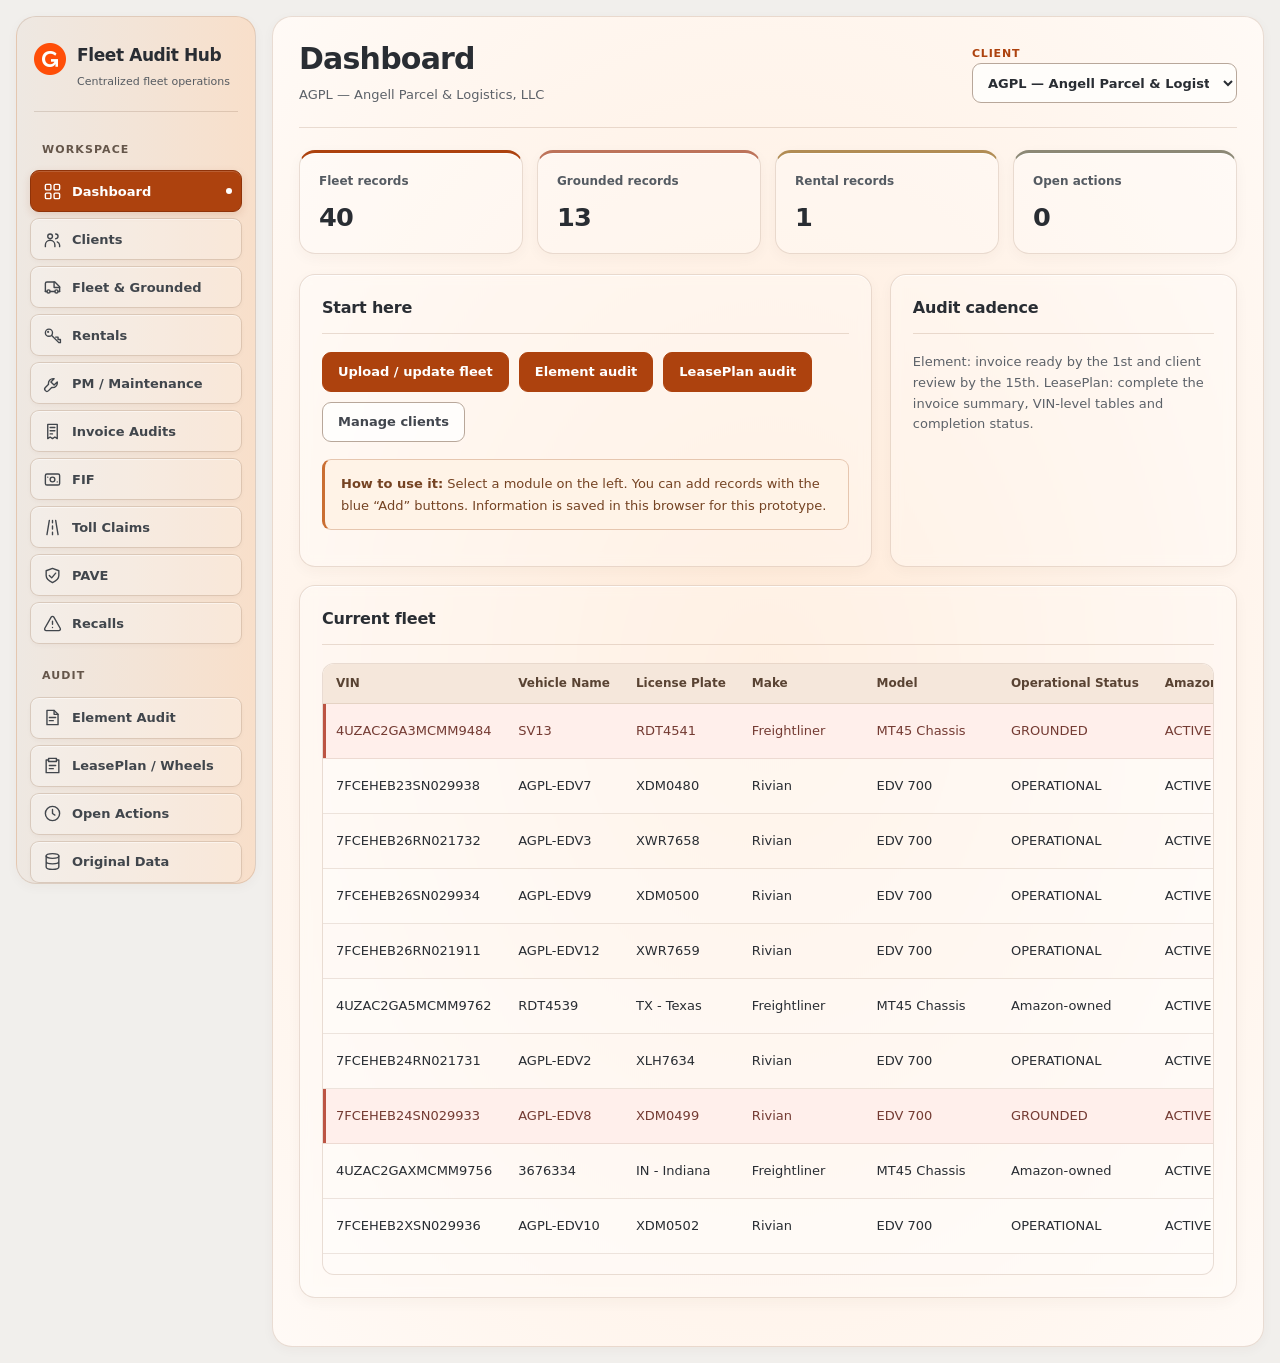
==== commit fe492d04: "LAYOUT enhancement modified some colors added icons" ====
--- a/Fleet_Audit_Hub_v3.html
+++ b/Fleet_Audit_Hub_v3.html
@@ -1,175 +1,272 @@
 <!doctype html>
 <html lang="en">
 <head>
-<meta charset="utf-8">
-<meta name="viewport" content="width=device-width,initial-scale=1">
-<title>Fleet Audit Hub v3</title>
-<style>
-*{box-sizing:border-box}body{margin:0;font-family:Segoe UI,Arial,sans-serif;background:#f5f7fb;color:#172033}
-.app{display:flex;min-height:100vh}.side{width:235px;background:#111827;color:#fff;padding:16px;flex:none}.brand{font-size:20px;font-weight:800;padding:8px 8px 18px}.brand span{display:block;color:#9ca3af;font-size:11px;font-weight:400;margin-top:4px}
-.nav button{display:block;width:100%;margin:3px 0;padding:10px 11px;border:0;border-radius:7px;background:transparent;color:#d1d5db;text-align:left;cursor:pointer}.nav button:hover,.nav button.active{background:#273449;color:#fff}.section{font-size:10px;text-transform:uppercase;color:#6b7280;padding:14px 8px 5px}
-main{flex:1;padding:25px;min-width:0}.top{display:flex;justify-content:space-between;gap:20px;align-items:center;margin-bottom:18px}.top h1{margin:0;font-size:25px}.muted{color:#667085;font-size:13px}
-select,input,textarea{font:inherit;border:1px solid #d8dee8;border-radius:7px;padding:8px 10px;background:white}.btn{padding:9px 13px;border:0;border-radius:7px;background:#2563eb;color:#fff;cursor:pointer}.btn.secondary{background:#fff;color:#172033;border:1px solid #d8dee8}.btn.danger{background:#dc2626}
-.cards{display:grid;grid-template-columns:repeat(4,1fr);gap:12px;margin-bottom:14px}.card,.panel{background:#fff;border:1px solid #e3e7ee;border-radius:10px;padding:16px}.num{font-size:27px;font-weight:800;margin-top:5px}.grid{display:grid;grid-template-columns:2fr 1fr;gap:14px}.grid2{display:grid;grid-template-columns:1fr 1fr;gap:12px}
-.toolbar{display:flex;gap:8px;flex-wrap:wrap;align-items:center;margin-bottom:12px}.table{overflow:auto;max-height:600px;border:1px solid #e3e7ee;border-radius:8px}.table table{border-collapse:collapse;width:100%;font-size:12px}.table th,.table td{padding:8px;border-bottom:1px solid #edf0f4;text-align:left;white-space:nowrap}.table th{position:sticky;top:0;background:#f9fafb}.tabs{display:flex;gap:5px;overflow:auto;border-bottom:1px solid #e1e5eb;margin-bottom:12px}.tabs button{border:0;background:transparent;padding:9px 12px;cursor:pointer;color:#667085}.tabs button.active{color:#2563eb;border-bottom:2px solid #2563eb;font-weight:700}
-.drop{border:2px dashed #cbd5e1;border-radius:9px;padding:22px;text-align:center;background:#f8fafc}.notice{background:#eff6ff;color:#1e40af;padding:11px 12px;border-radius:8px;margin:10px 0;font-size:13px}.check label{display:block;padding:8px;border-bottom:1px solid #edf0f4}.empty{text-align:center;padding:30px;color:#667085}
-.formgrid{display:grid;grid-template-columns:repeat(3,1fr);gap:10px}.field label{display:block;font-size:11px;color:#667085;margin-bottom:4px}.field input,.field textarea,.field select{width:100%}.field.full{grid-column:1/-1}
-.small{font-size:11px;color:#667085}.pill{display:inline-block;padding:3px 7px;border-radius:20px;font-size:11px;background:#dcfce7;color:#166534}
-@media(max-width:900px){.side{width:185px}.cards{grid-template-columns:1fr 1fr}.grid,.grid2,.formgrid{grid-template-columns:1fr}}
-</style>
+  <meta charset="utf-8">
+  <meta name="viewport" content="width=device-width, initial-scale=1">
+
+  <title>Fleet Audit Hub</title>
+
+  <link rel="stylesheet" href="css/app.css">
+
+  <style>
+    /* Align integrated SVG icons with their navigation labels. */
+    .nav button {
+      display: flex;
+      align-items: center;
+      gap: 10px;
+    }
+
+    .nav button > span {
+      min-width: 0;
+    }
+
+    /* Icons follow the button color, including its active state. */
+    .nav-icon {
+      display: block;
+      flex: 0 0 19px;
+      width: 19px;
+      height: 19px;
+
+      fill: none;
+      stroke: currentColor;
+      stroke-width: 1.75;
+      stroke-linecap: round;
+      stroke-linejoin: round;
+
+      transform-origin: center;
+      transition: transform 180ms ease;
+    }
+
+    .nav button:hover .nav-icon,
+    .nav button:focus-visible .nav-icon {
+      transform: translateY(-1px) scale(1.06);
+    }
+
+    @media (prefers-reduced-motion: reduce) {
+      .nav-icon {
+        transition: none;
+      }
+
+      .nav button:hover .nav-icon,
+      .nav button:focus-visible .nav-icon {
+        transform: none;
+      }
+    }
+  </style>
 </head>
+
 <body>
-<div class="app">
-<aside class="side"><div class="brand">Fleet Audit Hub<span>Centralized fleet operations</span></div>
-<div class="nav">
-<div class="section">Workspace</div>
-<button data-view="dashboard">▦ Dashboard</button>
-<button data-view="clients">👥 Clients</button>
-<button data-view="fleet">🚐 Fleet & Grounded</button>
-<button data-view="rentals">🚚 Rentals</button>
-<button data-view="maintenance">🔧 PM / Maintenance</button>
-<button data-view="invoices">🧾 Invoice Audits</button>
-<button data-view="fif">💵 FIF</button>
-<button data-view="tolls">🛣 Toll Claims</button>
-<button data-view="pave">✓ PAVE</button>
-<button data-view="recalls">↻ Recalls</button>
-<div class="section">Audit</div>
-<button data-view="element">Element Audit</button>
-<button data-view="leaseplan">LeasePlan / Wheels</button>
-<button data-view="actions">⚠ Open Actions</button>
-<button data-view="legacy">▤ Original Data</button>
-</div></aside>
-<main>
-<div class="top"><div><h1 id="title">Dashboard</h1><div id="subtitle" class="muted">Your AGPL workbook, organized into one application.</div></div>
-<div><div class="small">Client</div><select id="clientSelect"><option value="AGPL">AGPL — Angell Parcel & Logistics</option></select></div></div>
-<div id="content"></div>
-</main></div>
-
-<script id="seed" type="application/json">{"Client Info": [[null, "Company", "Short Code", "Owner Name", "Email 1", "Phone Number", "Start Date", "End date:", null, null, "Y"], [null, "Angell Parcel & Logistics, LLC", "AGPL", "Adam", "adam@angellparcel.com", "920-265-7687", "2019-07-19T00:00:00", null, null, null, "N"], [null, "Things To know:", "Station Code", "Operations Manager ", "Email 1", "Phone Number", "Other DMGgo Services"], [null, "3700 San Jacinto Dr, Fort Worth, TX 76116,", "DDA9", "Dexter Smith-Ops", "DexterS@go-hq.com", "(682) 200-7675", "Recon"], [null, null, null, "Jessica Peak-HR", "ops@angellparcel.com", "(252) 531-0709", "Bookkeeping"], [null, null, null, "Alex Moore-Fleet", "johnathan.moore@angellparcel.com", "214-486-0131", "Payroll"], [null, null, null, null, null, null, "Onboarding"], [null, null, null, "Cortex Login", "Password"], [null, null, null, "AGPLfleet@DMGgo.com", "@gPl2024!", "2.6.2026", null, null, "2.13.2026"], [null, null, null, "Element Log-in", "Password", "(11) ELEMENT", "Amazon-leased", "EXTRA_LARGE_CARGO_VAN", "NO RENTALS AT THIS TIME-2.13.2026."], [null, "NOTES", null, "az87052", "Shipping2025!", "(5) ELEMENT", "Amazon-leased", "STEP_VAN_MEDIUM", "NO RENTALS AT THIS TIME-2.13.2026."], [null, "RIVIAN: adam@angellparcel.com\nShipping@1", null, "LeasePlan Log-in", "Password", "(1) ELEMENT", "Amazon-owned", "ELECTRIC_RPV_MEDIUM", "NO RENTALS AT THIS TIME-2.13.2026."], [null, "Amerit: amazondsp_agpl@ameritfleet.com\nShipCargo5498#!", null, "e9810aa4", "Transport@2026", "(1) ELEMENT", "Amazon-owned", "STEP_VAN_MEDIUM", "NO RENTALS AT THIS TIME-2.13.2026."], [null, "PAVE: AGPL.user\nParcel26", null, "Communication Plateform", null, "(8)WHEELS", "Amazon-owned", "STEP_VAN_MEDIUM", "NO RENTALS AT THIS TIME-2.13.2026."], [null, null, null, "ConnectTeam", "confirmed", "(11) WHEELS", "Amazon-owned", "ELECTRIC_RPV_MEDIUM", "NO RENTALS AT THIS TIME-2.13.2026."], [null, null, null, null, null, null, "Vendor Contacts:", "Phone #", "Address"], [null, null, null, null, null, null, "Amerit – Station Maintenance ", "Bobby Rhodes & Spencer Butler \nBrhodes@ameritfleet.com\nSbutler@ameritfleet.com", "3700 San Jacinto Dr, Fort Worth, TX 76116,"], [null, null, null, null, null, null, "Andy Jeffrey Collision", " (817) 485-6420", "5907 Denton Hwy #377, Haltom City, TX 76148"], [null, "Action Items:", null, null, null, null, "AutoNation Ford Fort Worth ", "(817) 200-4212", "5000 Bryant Irvin Rd, Fort Worth, TX 76132"], [null, "Fleet Specialist Assigned", "Chris", null, null, null, "Compass Collision", "Diego Martinez \n(817) 915-3308", "3020 Ramona Dr Building 1, Fort Worth, TX 76116"], [null, "AFS Submission", "Y", null, null, null, "Five Star Ford NRH \n", "Ronaldo  (682) 216-0574  Rguillen@5starford.com", "6618 NE Loop 820, North Richland Hills, TX 76180"], [null, "Portal Management - Rental Reciepts", "Y", null, null, null, "JS Fleet", "Joey Sassenhagen (817) 800-1692", "Keller, Texas, United States"], [null, "Element Log-in", "Y", null, null, null, "Mercedes Benz of Fort Worth", " (682) 267-8373-MAIN POC – Matt Butler (817) 263-3622 mbutler@parkplace.com", "5601 Bryant Irvin Rd. Fort Worth, TX 76132"], [null, "Wheels Log-in", "Y", null, null, null, "Pep Boys – Camp Bowie ", "\n(817) 560-4606", "7208 Highway 80 West, Fort Worth, TX 76116"], [null, "Toll Provider", "Y", null, null, null, "Premier Truck Group ", "1804 NE Loop 820, Fort Worth, TX 76106\n(817) 626-7090", "1804 NE Loop 820, Fort Worth, TX 76106 "], [null, "FIF Management", "Y", null, null, null, "Tire Company ", "Jeremy Butler jeremy.butler@stmtires.com ", "service410@stmtires.com"], [null, "Maintenace Coordination", "Y", null, null, null, "Midway tow", 4697535734], [null, "Part Sourcing", "Y", null, null, null, "Emergency Tire repair.", "1-833-736-0377"], [null, "Dealership calls", "Y", null, null, null, "Element Disputes", "Paul King – PaKing@elementCorp.com  TX, OK, AZ"], [null, "Securing Rentals", "Y"], [null, "PM Compliance", "Y"], [null, "Pave", "Y"], [null, "Marsh Reviews", "n"]], "Branded Fleet": [["vin (Last Up: 05/01/2026)", "serviceType", "vehicleName", "licensePlateNumber", "make", "model", "subModel", "status", "statusPriority", "statusReasonCode", "statusReasonMessage", "operationalStatus", "statusSearchValue", "subcontractorName", "vehicleProvider", "vehicleRegistrationType", "year", "type", "ownershipType", "ownershipStartDate", "ownershipEndDate", "pmStats", "registrationExpiryDate", "registeredState", "serviceTier", "stationCode"], ["4UZAC2GA3MCMM9484", "Standard Parcel Step Van - US", "SV13", "RDT4541", "Freightliner", "MT45 Chassis", "4X2 Chassis", "ACTIVE", 3, "HEALTHY", "", "GROUNDED", "Active", null, "LP", "PERMANENT", 2021, "Amazon-owned", "AMAZON_OWNED", "2020-10-22", "2040-10-22", null, "2025-12-30", "TX - Texas", "STEP_VAN_MEDIUM", "DDA9"], ["7FCEHEB23SN029938", "Standard Parcel Electric - Rivian MEDIUM", "AGPL-EDV7", "XDM0480", "Rivian", "EDV 700", "2dr Step Van", "ACTIVE", 3, "HEALTHY", "", "OPERATIONAL", "Active", null, "LP", "PERMANENT", 2025, "Amazon-owned", "AMAZON_OWNED", "2025-06-17", "2045-06-17", null, "2027-05-30", "TX - Texas", "ELECTRIC_RPV_MEDIUM", "DDA9"], ["7FCEHEB26RN021732", "Standard Parcel Electric - Rivian MEDIUM", "AGPL-EDV3", "XWR7658", "Rivian", "EDV 700", "2dr Step Van", "ACTIVE", 3, "HEALTHY", "", "OPERATIONAL", "Active", null, "LP", "PERMANENT", 2024, "Amazon-owned", "AMAZON_OWNED", "2024-09-18", "2044-09-18", null, "2027-02-27", "TX - Texas", "ELECTRIC_RPV_MEDIUM", "DDA9"], ["7FCEHEB26SN029934", "Standard Parcel Electric - Rivian MEDIUM", "AGPL-EDV9", "XDM0500", "Rivian", "EDV 700", "2dr Step Van", "ACTIVE", 3, "HEALTHY", "", "OPERATIONAL", "Active", null, "LP", "PERMANENT", 2025, "Amazon-owned", "AMAZON_OWNED", "2025-06-19", "2045-06-19", null, "2027-05-30", "TX - Texas", "ELECTRIC_RPV_MEDIUM", "DDA9"], ["7FCEHEB26RN021911", "Standard Parcel Electric - Rivian MEDIUM", "AGPL-EDV12", "XWR7659", "Rivian", "EDV 700", "2dr Step Van", "ACTIVE", 3, "HEALTHY", "", "OPERATIONAL", "Active", null, "LP", "PERMANENT", 2024, "Amazon-owned", "AMAZON_OWNED", "2024-09-19", "2044-09-19", null, "2027-02-27", "TX - Texas", "ELECTRIC_RPV_MEDIUM", "DDA9"], ["4UZAC2GA5MCMM9762", "Standard Parcel Step Van - US", "SV7", "RDT4539", "Freightliner", "MT45 Chassis", "4X2 Chassis", "ACTIVE", 3, "HEALTHY", "", "GROUNDED", "Active", null, "LP", "PERMANENT", 2021, "Amazon-owned", "AMAZON_OWNED", "2020-10-18", "2040-10-18", null, "2026-11-29", "TX - Texas", "STEP_VAN_MEDIUM", "DDA9"], ["7FCEHEB24RN021731", "Standard Parcel Electric - Rivian MEDIUM", "AGPL-EDV2", "XLH7634", "Rivian", "EDV 700", "2dr Step Van", "ACTIVE", 3, "HEALTHY", "", "OPERATIONAL", "Active", null, "LP", "PERMANENT", 2024, "Amazon-owned", "AMAZON_OWNED", "2024-09-18", "2044-09-18", null, "2026-09-29", "TX - Texas", "ELECTRIC_RPV_MEDIUM", "DDA9"], ["7FCEHEB24SN029933", "Standard Parcel Electric - Rivian MEDIUM", "AGPL-EDV8", "XDM0499", "Rivian", "EDV 700", "2dr Step Van", "ACTIVE", 3, "HEALTHY", "", "GROUNDED", "Active", null, "LP", "PERMANENT", 2025, "Amazon-owned", "AMAZON_OWNED", "2025-06-19", "2045-06-19", null, "2027-05-30", "TX - Texas", "ELECTRIC_RPV_MEDIUM", "DDA9"], ["4UZAC2GAXMCMM9756", "Standard Parcel Step Van - US", "SV15", "3676334", "Freightliner", "MT45 Chassis", "4X2 Chassis", "ACTIVE", 3, "HEALTHY", "", "GROUNDED", "Active", null, "LP", "PERMANENT", 2021, "Amazon-owned", "AMAZON_OWNED", "2020-10-22", "2040-10-22", null, "2026-03-30", "IN - Indiana", "STEP_VAN_MEDIUM", "DDA9"], ["7FCEHEB2XSN029936", "Standard Parcel Electric - Rivian MEDIUM", "AGPL-EDV10", "XDM0502", "Rivian", "EDV 700", "2dr Step Van", "ACTIVE", 3, "HEALTHY", "", "OPERATIONAL", "Active", null, "LP", "PERMANENT", 2025, "Amazon-owned", "AMAZON_OWNED", "2025-06-23", "2045-06-23", null, "2027-05-30", "TX - Texas", "ELECTRIC_RPV_MEDIUM", "DDA9"], ["7FCEHEB28SN029935", "Standard Parcel Electric - Rivian MEDIUM", "AGPL-EDV6", "XFZ2250", "Rivian", "EDV 700", "2dr Step Van", "ACTIVE", 3, "HEALTHY", "", "OPERATIONAL", "Active", null, "LP", "PERMANENT", 2025, "Amazon-owned", "AMAZON_OWNED", "2025-06-17", "2045-06-17", null, "2027-05-30", "TX - Texas", "ELECTRIC_RPV_MEDIUM", "DDA9"], ["4UZAC2GA9MCMM9599", "Standard Parcel Step Van - US", "SV11", "PSJ3016", "Freightliner", "MT45 Chassis", "4X2 Chassis", "ACTIVE", 3, "HEALTHY", "", "GROUNDED", "Active", null, "LP", "PERMANENT", 2021, "Amazon-owned", "AMAZON_OWNED", "2020-10-18", "2040-10-18", null, "2026-04-29", "TX - Texas", "STEP_VAN_MEDIUM", "DDA9"], ["7FCEHEB25SN029939", "Standard Parcel Electric - Rivian MEDIUM", "AGPL-EDV5", "XFZ2174", "Rivian", "EDV 700", "2dr Step Van", "ACTIVE", 3, "HEALTHY", "", "OPERATIONAL", "Active", null, "LP", "PERMANENT", 2025, "Amazon-owned", "AMAZON_OWNED", "2025-06-16", "2045-06-16", null, "2027-05-30", "TX - Texas", "ELECTRIC_RPV_MEDIUM", "DDA9"], ["4UZAC2GA9MCMM9733", "Standard Parcel Step Van - US", "SV14", "PSJ3015", "Freightliner", "MT45 Chassis", "4X2 Chassis", "ACTIVE", 3, "HEALTHY", "", "GROUNDED", "Active", null, "LP", "PERMANENT", 2021, "Amazon-owned", "AMAZON_OWNED", "2020-10-22", "2040-10-22", null, "2026-04-29", "TX - Texas", "STEP_VAN_MEDIUM", "DDA9"], ["7FCEHEB21RN021282", "Standard Parcel Electric - Rivian MEDIUM", "AGPL-EDV4", "XFZ2173", "Rivian", "EDV 700", "2dr Step Van", "ACTIVE", 3, "HEALTHY", "", "GROUNDED", "Active", null, "LP", "PERMANENT", 2024, "Amazon-owned", "AMAZON_OWNED", "2024-09-17", "2044-09-17", null, "2026-09-29", "TX - Texas", "ELECTRIC_RPV_MEDIUM", "DDA9"], ["7FCEHEB21SN029937", "Standard Parcel Electric - Rivian MEDIUM", "AGPL-EDV11", "XDM0501", "Rivian", "EDV 700", "2dr Step Van", "ACTIVE", 3, "HEALTHY", "", "OPERATIONAL", "Active", null, "LP", "PERMANENT", 2025, "Amazon-owned", "AMAZON_OWNED", "2025-06-23", "2045-06-23", null, "2027-05-30", "TX - Texas", "ELECTRIC_RPV_MEDIUM", "DDA9"], ["4UZAC2GA1MCMM9628", "Standard Parcel Step Van - US", "SV12", "PSJ3014", "Freightliner", "MT45 Chassis", "4X2 Chassis", "ACTIVE", 3, "HEALTHY", "", "GROUNDED", "Active", null, "LP", "PERMANENT", 2021, "Amazon-owned", "AMAZON_OWNED", "2020-10-18", "2040-10-18", null, "2026-09-29", "TX - Texas", "STEP_VAN_MEDIUM", "DDA9"], ["1F65F5KN5L0A11612", "Standard Parcel Step Van - US", "SV17", "NWY5396", "Ford", "Stripped Chassis", "4X2 Chassis 178.2-228.2 in. WB", "ACTIVE", 3, "HEALTHY", "", "GROUNDED", "Active", null, "LP", "PERMANENT", 2020, "Amazon-owned", "AMAZON_OWNED", "2024-03-31", "2044-03-31", null, "2026-03-30", "TX - Texas", "STEP_VAN_MEDIUM", "DDA9"], ["7FCEHEB20RN019152", "Standard Parcel Electric - Rivian MEDIUM", "AGPL-EDV1", "TZF0268", "Rivian", "EDV 700", "2dr Step Van", "ACTIVE", 3, "HEALTHY", "", "OPERATIONAL", "Active", null, "ELEMENT", "PERMANENT", 2024, "Amazon-owned", "AMAZON_OWNED", "2024-08-08", "2044-08-08", null, "2026-07-30", "TX - Texas", "ELECTRIC_RPV_MEDIUM", "DDA9"], ["WD4PF1CD4KP127996", "Standard Parcel - Extra Large Van - US", "AGPL-012", "MPG5570", "Mercedes-Benz", "Sprinter", "4x2 2500 3dr 170 in. WB High Roof Cargo Van (3.0L V6)", "ACTIVE", 3, "HEALTHY", "Until 2039-09-15.", "OPERATIONAL", "Active", null, "ELEMENT", "PERMANENT", 2019, "Amazon-leased", "AMAZON_LEASED", "2019-09-15", "2039-09-15", null, "2027-01-30", "TX - Texas", "EXTRA_LARGE_CARGO_VAN", "DDA9"], ["1F65F5KN6L0A01011", "Standard Parcel Step Van - US", "SV16", "VDM3979", "Ford", "Stripped Chassis", "4X2 Chassis 178.2-228.2 in. WB", "ACTIVE", 3, "HEALTHY", "", "GROUNDED", "Active", null, "ELEMENT", "PERMANENT", 2020, "Amazon-owned", "AMAZON_OWNED", "2023-09-21", "2043-09-21", null, "2027-03-30", "TX - Texas", "STEP_VAN_MEDIUM", "DDA9"], ["4UZAC2EA2LCLZ6942", "Standard Parcel Step Van - US", "SV5", "NRR7932", "Freightliner", "MT45 Chassis", "4X2 Chassis", "ACTIVE", 3, "HEALTHY", "Until 2040-07-07.", "OPERATIONAL", "Active", null, "ELEMENT", "PERMANENT", 2020, "Amazon-leased", "AMAZON_LEASED", "2020-07-07", "2040-07-07", null, "2026-08-30", "TX - Texas", "STEP_VAN_MEDIUM", "DDA9"], ["WD4PF1CD5KP116022", "Standard Parcel - Extra Large Van - US", "AGPL-017", "MSL7858", "Mercedes-Benz", "Sprinter", "4x2 2500 3dr 170 in. WB High Roof Cargo Van (3.0L V6)", "ACTIVE", 3, "HEALTHY", "Until 2039-10-15.", "OPERATIONAL", "Active", null, "ELEMENT", "PERMANENT", 2019, "Amazon-leased", "AMAZON_LEASED", "2019-10-15", "2039-10-15", null, "2026-09-29", "TX - Texas", "EXTRA_LARGE_CARGO_VAN", "DDA9"], ["4UZAC2EA1LCLZ6916", "Standard Parcel Step Van - US", "SV2", "NRR7930", "Freightliner", "MT45 Chassis", "4X2 Chassis", "ACTIVE", 3, "HEALTHY", "Until 2040-06-29.", "GROUNDED", "Active", null, "ELEMENT", "PERMANENT", 2020, "Amazon-leased", "AMAZON_LEASED", "2020-06-29", "2040-06-29", null, "2026-11-29", "TX - Texas", "STEP_VAN_MEDIUM", "DDA9"], ["WD4PF1CD3KP123874", "Standard Parcel - Extra Large Van - US", "AGPL-018", "MSL7860", "Mercedes-Benz", "Sprinter", "4x2 2500 3dr 170 in. WB High Roof Cargo Van (3.0L V6)", "ACTIVE", 3, "HEALTHY", "Until 2039-10-15.", "GROUNDED", "Active", null, "ELEMENT", "PERMANENT", 2019, "Amazon-leased", "AMAZON_LEASED", "2019-10-15", "2039-10-15", null, "2026-09-29", "TX - Texas", "EXTRA_LARGE_CARGO_VAN", "DDA9"], ["1FTYR3XM0KKB33996", "Standard Parcel - Extra Large Van - US", "AGPL-022", "MRB9338", "Ford", "Transit", "250 3dr LWB High Roof Extended Cargo Van w/Sliding Passenger Side Door", "ACTIVE", 3, "HEALTHY", "Until 2039-09-25.", "OPERATIONAL", "Active", null, "ELEMENT", "PERMANENT", 2019, "Amazon-leased", "AMAZON_LEASED", "2019-09-25", "2039-09-25", null, "2026-11-29", "TX - Texas", "EXTRA_LARGE_CARGO_VAN", "DDA9"], ["7FCEHEB29SN035985", "Standard Parcel Electric - Rivian MEDIUM", "LMR-EDV25", "Y151803", "Rivian", "EDV 700", "2dr Step Van", "ACTIVE", 3, "HEALTHY", "Until 2026-05-04.", "OPERATIONAL", "Active", null, "ELEMENT", "PERMANENT", 2025, "Amazon Branded Last Mile Rental (820576)", "AMAZON_RENTAL", "2026-01-27", "2026-05-04", null, "2026-12-30", "OR - Oregon", "ELECTRIC_RPV_MEDIUM", "DDA9"], ["4UZAC2EA1LCLZ6950", "Standard Parcel Step Van - US", "SV1", "NRR7931", "Freightliner", "MT45 Chassis", "4X2 Chassis", "ACTIVE", 3, "HEALTHY", "Until 2040-06-29.", "OPERATIONAL", "Active", null, "ELEMENT", "PERMANENT", 2020, "Amazon-leased", "AMAZON_LEASED", "2020-06-29", "2040-06-29", null, "2026-03-30", "TX - Texas", "STEP_VAN_MEDIUM", "DDA9"], ["1FTYR3XM9KKB34001", "Standard Parcel - Extra Large Van - US", "AGPL-021", "MSH5282", "Ford", "Transit", "250 3dr LWB High Roof Extended Cargo Van w/Sliding Passenger Side Door", "ACTIVE", 3, "HEALTHY", "Until 2039-10-20.", "OPERATIONAL", "Active", null, "ELEMENT", "PERMANENT", 2019, "Amazon-leased", "AMAZON_LEASED", "2019-10-20", "2039-10-20", null, "2026-09-29", "TX - Texas", "EXTRA_LARGE_CARGO_VAN", "DDA9"], ["7FCEHEB28RN020436", "Standard Parcel Electric - Rivian MEDIUM", "LMR-EDV27", "YXU867", "Rivian", "EDV 700", "2dr Step Van", "ACTIVE", 3, "HEALTHY", "Until 2026-05-12.", "OPERATIONAL", "Active", null, "ELEMENT", "PERMANENT", 2024, "Amazon Branded Last Mile Rental (831108)", "AMAZON_RENTAL", "2026-04-29", "2026-05-12", null, "2027-01-30", "GA - Georgia", "ELECTRIC_RPV_MEDIUM", "DDA9"], ["WD4PF1CD3KP116102", "Standard Parcel - Extra Large Van - US", "AGPL-020", "MSL7859", "Mercedes-Benz", "Sprinter", "4x2 2500 3dr 170 in. WB High Roof Cargo Van (3.0L V6)", "ACTIVE", 3, "HEALTHY", "Until 2039-11-25.", "OPERATIONAL", "Active", null, "ELEMENT", "PERMANENT", 2019, "Amazon-leased", "AMAZON_LEASED", "2019-11-25", "2039-11-25", null, "2026-11-29", "TX - Texas", "EXTRA_LARGE_CARGO_VAN", "DDA9"], ["4UZAC2EA0LCLZ6955", "Standard Parcel Step Van - US", "SV4", "3676467", "Freightliner", "MT45 Chassis", "4X2 Chassis", "ACTIVE", 3, "HEALTHY", "Until 2040-06-30.", "GROUNDED", "Active", null, "ELEMENT", "PERMANENT", 2020, "Amazon-leased", "AMAZON_LEASED", "2020-06-30", "2040-06-30", null, "2027-03-30", "IN - Indiana", "STEP_VAN_MEDIUM", "DDA9"], ["1FTYR3XM4KKB33998", "Standard Parcel - Extra Large Van - US", "AGPL-024", "MRC4025", "Ford", "Transit", "250 3dr LWB High Roof Extended Cargo Van w/Sliding Passenger Side Door", "ACTIVE", 3, "HEALTHY", "", "OPERATIONAL", "Active", null, "ELEMENT", "PERMANENT", 2019, "Amazon-owned", "AMAZON_OWNED", "2019-10-08", "2039-10-08", null, "2026-06-29", "TX - Texas", "EXTRA_LARGE_CARGO_VAN", "DDA9"], ["7FCEHEB2XRN020745", "Standard Parcel Electric - Rivian MEDIUM", "LMR-EDV19", "DZ67RY", "Rivian", "EDV 700", "2dr Step Van", "ACTIVE", 3, "HEALTHY", "Until 2026-05-04.", "OPERATIONAL", "Active", null, "ELEMENT", "PERMANENT", 2024, "Amazon Branded Last Mile Rental (820575)", "AMAZON_RENTAL", "2026-01-27", "2026-05-04", null, "2026-12-30", "FL - Florida", "ELECTRIC_RPV_MEDIUM", "DDA9"], ["4UZAC2EA7LCLZ6953", "Standard Parcel Step Van - US", "SV3", "NRR6766", "Freightliner", "MT45 Chassis", "4X2 Chassis", "ACTIVE", 3, "HEALTHY", "Until 2040-06-30.", "OPERATIONAL", "Active", null, "ELEMENT", "PERMANENT", 2020, "Amazon-leased", "AMAZON_LEASED", "2020-06-30", "2040-06-30", null, "2026-08-30", "TX - Texas", "STEP_VAN_MEDIUM", "DDA9"], ["WD4PF1CDXKP109194", "Standard Parcel - Extra Large Van - US", "AGPL-016", "RFK4940", "Mercedes-Benz", "Sprinter", "4x2 2500 3dr 170 in. WB High Roof Cargo Van (3.0L V6)", "ACTIVE", 3, "HEALTHY", "Until 2039-10-15.", "OPERATIONAL", "Active", null, "ELEMENT", "PERMANENT", 2019, "Amazon-leased", "AMAZON_LEASED", "2019-10-15", "2039-10-15", null, "2027-02-27", "TX - Texas", "EXTRA_LARGE_CARGO_VAN", "DDA9"], ["WD4PF1CD5KP132690", "Standard Parcel - Extra Large Van - US", "AGPL-011", "MPG6366", "Mercedes-Benz", "Sprinter", "4x2 2500 3dr 170 in. WB High Roof Cargo Van (3.0L V6)", "ACTIVE", 3, "HEALTHY", "Until 2039-09-17.", "GROUNDED", "Active", null, "ELEMENT", "PERMANENT", 2019, "Amazon-leased", "AMAZON_LEASED", "2019-09-17", "2039-09-17", null, "2026-10-30", "TX - Texas", "EXTRA_LARGE_CARGO_VAN", "DDA9"], ["WD4PF1CD0KP121368", "Standard Parcel - Extra Large Van - US", "AGPL-019", "MSL7861", "Mercedes-Benz", "Sprinter", "4x2 2500 3dr 170 in. WB High Roof Cargo Van (3.0L V6)", "ACTIVE", 3, "HEALTHY", "Until 2039-10-15.", "GROUNDED", "Active", null, "ELEMENT", "PERMANENT", 2019, "Amazon-leased", "AMAZON_LEASED", "2019-10-15", "2039-10-15", null, "2026-11-29", "TX - Texas", "EXTRA_LARGE_CARGO_VAN", "DDA9"], ["7FCEHEB23RN020425", "Standard Parcel Electric - Rivian MEDIUM", "LMR-EDV26", "YXU840", "Rivian", "EDV 700", "2dr Step Van", "ACTIVE", 3, "HEALTHY", "Until 2026-05-12.", "OPERATIONAL", "Active", null, "ELEMENT", "PERMANENT", 2024, "Amazon Branded Last Mile Rental (831107)", "AMAZON_RENTAL", "2026-04-29", "2026-05-12", null, "2027-01-30", "GA - Georgia", "ELECTRIC_RPV_MEDIUM", "DDA9"], ["1FTYR3XM2KKB34003", "Standard Parcel - Extra Large Van - US", "AGPL-023", "MRB9339", "Ford", "Transit", "250 3dr LWB High Roof Extended Cargo Van w/Sliding Passenger Side Door", "ACTIVE", 3, "HEALTHY", "", "GROUNDED", "Active", null, "ELEMENT", "PERMANENT", 2019, "Amazon-owned", "AMAZON_OWNED", "2019-10-02", "2039-10-02", null, "2026-11-29", "TX - Texas", "EXTRA_LARGE_CARGO_VAN", "DDA9"], ["1F65F5KN5L0A11612", "SV17", "NWY5396", "TX - Texas", "Ford", "Stripped Chassis", "GROUNDED", null, "LP", "PERMANENT", 2020, "Amazon-owned", "STEP_VAN_MEDIUM", "2024-03-31", "2044-03-31", null, "2026-03-30", "DDA9"], ["4UZAC2GAXMCMM9756", "SV15", "3676334", "IN - Indiana", "Freightliner", "MT45 Chassis", "OPERATIONAL", null, "LP", "PERMANENT", 2021, "Amazon-owned", "STEP_VAN_MEDIUM", "2020-10-22", "2040-10-22", null, "2026-03-30", "DDA9"], ["4UZAC2GA5MCMM9762", "SV7", "RDT4539", "TX - Texas", "Freightliner", "MT45 Chassis", "OPERATIONAL", null, "LP", "PERMANENT", 2021, "Amazon-owned", "STEP_VAN_MEDIUM", "2020-10-18", "2040-10-18", null, "2026-11-29", "DDA9"], ["4UZAC2GA6MCMM9303", "SV8", "RDT4507", "TX - Texas", "Freightliner", "MT45 Chassis", "OPERATIONAL", null, "LP", "PERMANENT", 2021, "Amazon-owned", "STEP_VAN_MEDIUM", "2020-10-18", "2040-10-18", null, "2026-11-29", "DDA9"], ["WD3PE7CD8JP643500", "2025-01-16T00:00:00", "Specialty vehicle usage constraint"], ["4UZAC2GA4MCMM9753", "2025-10-23T00:00:00", "HIBERNATION"], ["sent these to Spencer to get removed from the portal 2.10.2026-cw"], ["WD3PE7CD1JP645427", "2024-06-19T00:00:00", "RETIRED"], ["4UZAC2GA2MCMM9606", "2024-07-11T00:00:00", "RETIRED"], ["WD4PF1CD7KP109847", "2024-10-23T00:00:00", "RETIRED"], ["WD4PF1CD7KP109833", "2024-09-19T00:00:00", "RETIRED"], ["WD4PF1CD0KP111231", "2024-10-07T00:00:00", "INACTIVE"], ["WD3PE7CD3JP646689", "2022-08-13T00:00:00", "INACTIVE"], ["WD3PE7CDXJP646687", "2022-08-13T00:00:00", "INACTIVE"], ["WD3PE7CD0JP646679", "2021-04-28T00:00:00", "INACTIVE"], ["WD3PE7CDXJP645426", "2022-08-13T00:00:00", "INACTIVE"], ["WD3PE7CD6JP645424", "2021-04-28T00:00:00", "INACTIVE"], ["4UZAC2GA6MCMM9608", "2024-07-18T00:00:00", "INACTIVE"], ["WD3PE7CDXJP645927", "2022-09-28T00:00:00", "INACTIVE"], ["WD3PE7CD4JP645406", "2024-06-19T00:00:00", "INACTIVE"], ["WD3PE7CD5JP646306", "2022-09-28T00:00:00", "INACTIVE"], ["WD3PE7CD7JP643536", "2021-04-30T00:00:00", "INACTIVE"], ["WD3PE7CD2JP643508", "2022-08-20T00:00:00", "INACTIVE"]], "Rental Tracker": [["Last updated: 05/01/2026"], ["vin", "serviceType", "vehicleName", "licensePlateNumber", "make", "model", "subModel", "status", "statusPriority", "statusReasonCode", "statusReasonMessage", "operationalStatus", "statusSearchValue", "subcontractorName", "vehicleProvider", "vehicleRegistrationType", "year", "type", "ownershipType", "ownershipStartDate", "ownershipEndDate", "pmStats", "registrationExpiryDate", "registeredState", "serviceTier", "stationCode"]], "Van Info": [["05.04.2026", "Grounded vans"], ["Van #", "Vin #", "Date Grounded", "Repiar/Issue", "At Dealership", "Location", "AFS Eligible", "Repair Status", "Notes", "Repair Issue", "Repair Issue"], ["SV13", "4UZAC2GA3MCMM9484", "2025-08-25T00:00:00", "Mechanical", "Yes", "Amerit onsite", "N/A", "Under Repair", "BATTERY-NOT COVERED", "Hibernation", "Hibernation"], ["SV15", "4UZAC2GAXMCMM9756", "2026-03-10T00:00:00", "Hibernation", null, "Station", "Yes", null, "Selected for Hibernation ", "Retirement/Redeployment", "Retirement/Redeployment"], ["AGPL-019", "WD4PF1CD0KP121368", "2025-12-03T00:00:00", "Backup Camera", "Yes", "Amerit onsite", "Rejected - Non Policy", "Under Repair", "NOT COVERED", "Body Damage", "Body Damage"], ["SV4", "4UZAC2EA0LCLZ6955", "2025-12-03T00:00:00", "Mechanical", "Yes", "Amerit onsite", "Yes", "Under Repair", "Exhaust issues", "HVAC", "HVAC"], ["SV17", "1F65F5KN5L0A11612", "2025-12-08T00:00:00", "Mechanical", "Yes", "Amerit onsite", "Yes", "Under Repair", "Not covered under warranty", "Registration ", "Registration "], ["AGPL-023 ", "1FTYR3XM2KKB34003", "2026-03-10T00:00:00", "Hibernation", null, "Station", "Yes", null, "Selected for Hibernation ", "Mechanical", "Mechanical"], ["AGPL-EDV4", "7FCEHEB21RN021282", "2026-04-20T00:00:00", "Body Damage", null, "Jeffrey", null, null, "Multiple Damage Accident", "Lights", "Lights"], ["SV11", "4UZAC2GA9MCMM9599", "2026-03-10T00:00:00", "Hibernation", null, "Station", "Yes", null, "Selected for Hibernation ", "Safety signals"], ["SV12", "4UZAC2GA1MCMM9628", "2026-03-10T00:00:00", "Hibernation", null, "Station", "Yes", null, "Selected for Hibernation ", "Repair Stutus:"], ["SV14", "4UZAC2GA9MCMM9733", "2026-03-10T00:00:00", "Hibernation", null, "Station", "Yes", null, "Selected for Hibernation ", "Under Review"], ["AGPL-018", "WD4PF1CD3KP123874", "2026-03-10T00:00:00", "Hibernation", null, "Station", "Yes", null, "Selected for Hibernation ", "Rejected"], ["SV2", "4UZAC2EA1LCLZ6916", "2026-04-21T00:00:00", "Mechanical", null, "Station ", "Rejected - Non Policy", "Under Repair", "Warning light - Check engine light ", "N/A"], ["SV16", "1F65F5KN6L0A01011", "2026-03-10T00:00:00", "Hibernation", null, "Station", "Yes", null, "Selected for Hibernation ", "Rejected - Non Policy"], ["SV7", "4UZAC2GA5MCMM9762", "2026-03-10T00:00:00", "Hibernation", null, "Station", "Yes", null, "Selected for Hibernation ", "NEEDS REPAIR"], ["AGPL-EDV8", "7FCEHEB24SN029933", "2026-04-28T00:00:00", "Lights ", null, "N/A", null, "Under Repair", "Light repair", "AFS eligible"], ["AGPL-020", "WD4PF1CD3KP116102", "2026-05-01T00:00:00", "Light Repair", null, "N/A", null, null, "Lights", "Yes"], ["AGPL-011", "WD4PF1CD5KP132690", "2026-03-31T00:00:00", "Mechanical", "Yes", "Park Place Motorcars Mercedes-Benz Fort Worth-5601 Bryant Irvin Rd, Fort Worth, TX 76132", "Yes", "NEEDS REPAIR", "Engine ", "No"], [null, null, null, null, null, null, null, null, null, "Status"], [null, null, null, null, null, null, null, null, null, "In Progress"], [null, null, null, null, null, null, null, null, null, "Resolved"], [null, null, null, null, null, null, null, null, null, "Open"], [null, null, null, null, null, null, null, null, null, "Rejected"], ["AGPL-024", "1FTYR3XM4KKB33998", "2025-12-30T00:00:00", "Mechanical", "Yes", "Gerrado ", "Rejected - Non Policy", "Under Repair", "Sliding door repair"], ["SV3", "4UZAC2EA7LCLZ6953", "2025-11-24T00:00:00", "Mechanical", "Yes", "Premier", "N/A", "Under Repair", "Lights-HEADLIGHTS STAY ON"], ["AGPL-024", "1FTYR3XM4KKB33998", "2026-01-19T00:00:00", "N/A", "N/A", "N/A", "N/A", "N/A", "Due to inspection defect"], ["LMR-EDV19", "7FCEHEB2XRN020745", "2026-01-16T00:00:00", "Body Damage", "Yes", "Gerrado", "N/A", "Under Repair", "Body Damage"], ["AGPL-020", "WD4PF1CD3KP116102", "2026-01-28T00:00:00", "Mechanical", "Yes", "Gerrado", "N/A", "Under Repair", "Sliding door"], ["AGPL-016", "WD4PF1CDXKP109194", "2026-01-05T00:00:00", "Light Repair", "Yes", "Park Place Mercedes", "N/A", "Under Repair", "Lost only set of Keys"], ["SV3", "4UZAC2EA7LCLZ6953", "2026-02-02T00:00:00", "Mechanical", "Yes", "Amerit onsite", "Rejected - Non Policy", "Under Repair", "ENGINE-Not covered under warranty"], ["AGPL-EDV5", "7FCEHEB25SN029939", "2026-02-06T00:00:00", "Mechanical", "Yes", "Rivian ", "N/A", "Under Repair", "Windshield Crack More Than 6\""]], "PMS": [["2.18.2026", "PM DUE AND UPCOMING", "AMAZON CORTEX", " ", " ", "VERO 2.18.2026", "VIN", "Operational Status", "Vehicle Last Utilized"], ["VIN# ", "VAN Name", "PM/ mileage", "Scheduled/Requested", "**AT THE BODY SHOP**"], [null, null, null, "DUE NOW", "**OVER DUE**", "NO FINDINGS"], [null, null, null, null, "***DUE NOW***", "Last Refresh Time : 03-01-2026 11:07 am PDT."], ["1FTYR3XM0KKB33996", "AGPL-022", "OIL CHANGE/ROTATE TIRES", "113245 miles", "**UNDER 1 K**", "Refresh Cadence: Daily"], ["4UZAC2GA9MCMM9599", "SV11", "SV OIL CHANGE ", "(306 miles)", "**OUT OF SERVICE**"], ["4UZAC2GAXMCMM9756", "SV15", "SV OIL CHANGE ", "(1077 miles)", "**GROUNDED**"], [null, null, null, null, "***AFS ELIGIBLE***"], ["VIN/VAN", "VAN", "ISSUE", "NOTES", "RO#", "CURRENT STATUS", "OPENED", "SCHEDULED", "UPDATE-DATE"], ["WD4PF1CD5KP132690", "AGPL-011"], ["WD4PF1CD4KP127996", "AGPL-012"], ["WD4PF1CDXKP109194", "AGPL-016"], ["WD4PF1CD5KP116022", "AGPL-017", "SLIDING DOOR", null, null, "GROUNDED AT THE STATION WILL GO TO GERRADOS UPON NEW FIF", null, null, "WILL BE PU FROM MERCEDES"], ["WD4PF1CD3KP123874", "AGPL-018", "SLIDING DOOR", null, null, "GROUNDED AT THE STATION WILL GO TO GERRADOS UPON NEW FIF", "READY FOR PICK UP-2.17.2026-CW", null, "FIF REPLINISHES 4.01.2026"], ["WD4PF1CD0KP121368", "AGPL-019", "CAMERAS AND MONITORS", "NO MONITOR", "522-00015926", "2.17.2026", "2.11.2026"], ["WD4PF1CD3KP116102", "AGPL-020"], ["1FTYR3XM9KKB34001", "AGPL-021"], ["1FTYR3XM0KKB33996", "AGPL-022"], ["1FTYR3XM2KKB34003", "AGPL-023", "Smells, Odors & Smoke", "Has an exhaust leak, venting exhaust into the van.", "522-00016060", null, "2.17.2026"], ["1FTYR3XM4KKB33998", "AGPL-024"], ["4UZAC2EA1LCLZ6950", "SV01", "Smells, Odors & Smoke", "EXHAUST LEAK", "522-00016061", null, "2.17.26"], ["4UZAC2EA1LCLZ6916", "SV02"], ["4UZAC2EA7LCLZ6953", "SV03"], ["4UZAC2EA0LCLZ6955", "SV04", "EXHAUST LEAK INTO VAN", null, "522-00016062", null, "2.17.26"], ["4UZAC2EA0LCLZ6955", "SV04", "Suspension Vehicle bouncesShakes between 40 & 50mph", null, "522-00015455", "NEED MORE TIME-2.4.26", "2026-01-21T00:00:00", "2026-02-03T00:00:00"], ["4UZAC2EA2LCLZ6942", "SV05"], ["4UZAC2GA5MCMM9762", "SV07"], ["4UZAC2GA6MCMM9303", "SV08", "SUSPENSION  ", "SHAKING 40-50MPH", "522-00016063"], ["4UZAC2GA6MCMM9303", "SV08", "EXHAUST SYSTEMS DIAGNOSTICS", "OVERHEATED", "522-00016064"], ["4UZAC2GA6MCMM9303", "SV08", "WIPERS", "WIPER MOTOR", "522-00016065"], ["4UZAC2GA9MCMM9599", "SV11", "ENGINES AND TRANS", "SLOW TO ACCELERATE", "522-00016066"], ["4UZAC2GA9MCMM9599", "SV11", "Warning Lights & Gauges", "CEL LIGHT FLASHING", "522-00016067"], ["4UZAC2GA9MCMM9599", "SV11", "Mechanical/Engine ", "Engine misfire", "522-00016240"], ["4UZAC2GA1MCMM9628", "SV12"], ["4UZAC2GA3MCMM9484", "SV13", "Electrical & Lighting", "BAD WIRING BETWEEN ALTERNATOR AND BATTERY", "NA", "Premier trucking center", "GABE IS SA", "2.18.2026-cw"], ["4UZAC2GA9MCMM9733", "SV14"], ["4UZAC2GA9MCMM9733", "SV14", "Lights", "Cab light doesnt turn on", "522-00016239"], ["4UZAC2GAXMCMM9756", "SV15"], ["1F65F5KN6L0A01011", "SV16", "Rear View/360 Camera", "CAMERA IS COMPLETELY MISSING ", "522-00015773", "JOB NOT COMPLETED", "Estimate request-2.10.2026"], ["1F65F5KN6L0A01011", "SV16", " BRAKES DIAGNOSTICS-522-00015716", null, "522-00015716"], ["1F65F5KN5L0A11612", "SV17", "HEAD GASKET", "RUNNING BAD", "DIAGNOSING", "Premier trucking center", "2026-02-20T00:00:00"], ["1F65F5KN5L0A11612", "SV17", "STARTER", "DOES NOT START", "UNDER REPAIR", "5 STAR FORD NHR", "2.3.26", "2.2.26"], ["7FCEHEB20RN019152", "AGPL-EDV1"], ["7FCEHEB24RN021731", "AGPL-EDV2"], ["7FCEHEB26RN021732", "AGPL-EDV3"], ["7FCEHEB21RN021282", "AGPL-EDV4"], ["7FCEHEB25SN029939", "AGPL-EDV5"], ["7FCEHEB28SN029935", "AGPL-EDV6"], ["7FCEHEB23SN029938", "AGPL-EDV7"], ["7FCEHEB24SN029933", "AGPL-EDV8", "displaying an airbag needs to be serviced", null, "2.18.2026-8pm"], ["7FCEHEB26SN029934", "AGPL-EDV9"], ["7FCEHEB2XSN029936", "AGPL-EDV10"], ["7FCEHEB21SN029937", "AGPL-EDV11"], ["7FCEHEB26RN021911", "AGPL-EDV12"], ["7FCEHEB26RN021911", "AGPL-EDV12"], ["7FCEHEB26RN021732", "AGPL-EDV3"], ["WD4PF1CDXKP109194", "AGPL-016", "RFK4940(TX)"], ["WD4PF1CD4KP127996", "AGPL-012", "MPG5570(TX)"], ["COMPLETED JOBS***COMPLETED JOBS", "COMPLETED JOBS***COMPLETED JOBS", "COMPLETED JOBS***COMPLETED JOBS", "COMPLETED JOBS***COMPLETED JOBS", "COMPLETED JOBS***COMPLETED JOBS", "COMPLETED JOBS***COMPLETED JOBS", "COMPLETED JOBS***COMPLETED JOBS", "COMPLETED JOBS***COMPLETED JOBS", "COMPLETED JOBS***COMPLETED JOBS"], [" SV12 - Ignition switch needs to be remounted."], ["SV13 - Battery not charging correctly, bad wiring between battery and alternator."], [" SV14 - check engine light flashing, slow to accelerate"], [" SV16 - Camera monitor taken out by Amerit, no backup camera."]], "FMC Tracker": [["FMC Tracker ", null, null, null, null, null, null, null, null, null, null, null, null, null, null, null, "Total Recaptured "], [null, null, null, null, null, null, null, null, null, null, null, null, null, null, null, null, "=SUM(N5:N200)", null, null, null, null, null, "In Progress", "Invoice Type", "Status on reply", null, "Case Submitted", null, "Case Status", null, "Action needed"], ["Month of Invoice", "Invoice Type", "Date Downloaded", "Review sent to client", "Sent to FMC Contact", "Status on reply", "Action Needed?", "Results communicated to client [Initial and date]", "Case submitted [Initial & date]", "Case #", "Case Status", "Last Communication date", "Amazon Response", "Total to be credited or refunded", "Final Results", "Notes - Out come on case/Course of action", null, null, null, null, null, null, "Resolved", "LeasePlan", "Pending", null, "Yes", null, "In Progress", null, "Yes"], ["2026-01-25T00:00:00", "Element", "12.23.2025-cw", "12.29.25-CW", "12.29.2025-CW", null, "N/A", "N/A", "1.6.26-cw", 7061122, "PENDING", "1.8.26", "N/A", "N/A", "N/A", "Determined to be DSP reponsibility", null, null, null, null, null, null, null, null, "Received ", null, null, null, null, null, "No"], ["2026-01-26T00:00:00", "LeasePlan", "1.26.26-cw", "1.26.26-cw", "1.26.26-cw", "Pending", "N/A", "N/A", "Wheels submitted ", " case #10116155", "Resolved", "1.29.26-cw", "Breakdown confirmed.", 172.21, "Resolved", " will be credited to the next invoice.", null, null, null, null, null, null, "Rejected", null, "N/A", null, null, null, "Open", null, "N/A"], ["2026-02-26T00:00:00", "Element", "1.26.26-CW", "1.26.26-CW", "1.26.26-CW", "Rejected", "NO", "1.30.26.CW", "N/A", "N/A", "Rejected", "1.29.26-cw", "N/A", "N/A", "N/A", "Determined to be DSP reponsibility", null, null, null, null, null, null, null, null, null, null, null, null, "Rejected"], ["2026-02-26T00:00:00", "LeasePlan", "02.27.2026-FA", "3.05.26-FA", "3.05.26-FA", "Yes", "Yes", "2026-03-13T00:00:00", "Wheels submitted ", "N/A", "Resolved", "2026-03-13T00:00:00", "Credit will be sent", 162.22, "Resolved", null, null, null, null, null, null, null, null, null, null, null, null, null, "Pending DSP action"], ["2026-03-26T00:00:00", "Element", "03/05/2026-FA", "3/12/2026-FA", "3/12/2026-FA", "N/A", "N/A"], ["2026-04-26T00:00:00", "Element", "04/02/2026-FA", "04/02/2026-FA", "04/02/2026-FA", "Yes", "Yes", null, "04.02.2026", 7728640, "Resolved", "04.02.2026", "Charges not liable for credit"], ["2026-03-26T00:00:00", "LeasePlan", "04/19/2026-FA", "2026-05-01T00:00:00", "2026-05-01T00:00:00", "Received ", "Yes", "2026-05-07T00:00:00", "05.05.26", 10816895, "Resolved", "05.07.2026", "Credit will be sent", 323, "Resolved", "Credits"], ["2026-04-26T00:00:00", "LeasePlan", "04/19/2026-FA", "2026-05-01T00:00:00", "2026-05-01T00:00:00", "Received ", "Yes", "2026-05-07T00:00:00", "05.05.26", 10841989, "Resolved", "05.07.2026", "Credit will be sent", 30.03, "Resolved", "Credits"], ["2026-05-26T00:00:00", "Element", "05/06/2026-FA", "2026-05-13T00:00:00", "N/A", "N/A", "No"], ["2026-05-26T00:00:00", "LeasePlan", "2026-05-18T00:00:00", "2026-05-20T00:00:00", "Yes", "Pending"], ["2026-06-26T00:00:00", "Element", "2026-06-03T00:00:00", "2026-06-09T00:00:00", "Yes", "Received ", "Yes", null, "Submitted to Element Link"], ["2026-06-26T00:00:00", "LeasePlan", "2026-06-23T00:00:00", "2026-07-01T00:00:00", "N/A", "N/A", "N/A"], ["2026-07-26T00:00:00", "Element", "2026-07-01T00:00:00", "2026-07-17T00:00:00", "Yes", "Received ", "Yes", null, "Submitted through Element Link", null, "In Progress"], ["2026-07-26T00:00:00", "LeasePlan", "2026-07-16T00:00:00", "2026-07-23T00:00:00", "Yes", "Pending"], ["2026-08-26T00:00:00", "Element", "2026-07-31T00:00:00", "2026-08-03T00:00:00", "Yes", "Received ", "Yes"], ["2026-09-26T00:00:00", "Element", "2026-08-31T00:00:00", "2026-09-01T00:00:00", "Yes", "Received ", "Yes"]], "FIF Tracker": [["FIF Tracker"], [null, null, null, null, null, null, null, null, null, null, "Grand Total;", null, null, null, null, "Status:"], ["Date Submitted", "Claim Number", "Status ", "Amount approved", "Notes:", null, null, null, null, null, 16533.14, "Where did this come from?", null, null, null, "Approved "], ["1.5.26", "40346-055", "Approved ", 357.23, "VIN-3998-repair", null, null, null, null, null, null, null, null, null, null, null, "Pending "], ["1.9.26", "23791-642", "Approved ", 315, "Vin-9194", null, null, null, null, null, null, null, null, null, null, "Rejected"], ["1.30.26", "90978-801", "Approved ", 577.5, "VIN-1612", null, null, null, null, null, "FIF Balance:"], ["2.3.26", "06817-893", "Approved ", 1734.14, "VIN-0745", null, null, null, null, null, 19905.73], ["2.18.26", "31938-664", "Approved ", 1055, "vin-7996"], ["2026-04-09T00:00:00", "35309-415", "Rejected", 2111.9, "No Receipt "], ["2026-04-10T00:00:00", "52178-894", "Approved ", 1261.11, "VIN 9937 body damages"], ["2026-04-28T00:00:00", "91408-771", "Approved ", 294.07, "VIN 3998 PM"], ["2026-05-27T00:00:00", "71707-337", "Approved ", 18.5, "VIN 6950 Registration "], ["2026-05-27T00:00:00", "17912-464", "Approved ", 15.13], ["2026-06-08T00:00:00", "72801-548", "Approved ", 18.5], ["2026-06-02T00:00:00", "04865-481", "Rejected", 414.75, "Repair invoice insufficient"], ["2026-06-08T00:00:00", "41949-278", "Approved ", 10.99], ["2026-06-08T00:00:00", "40752-722", "Approved ", 18.5], ["2026-06-26T00:00:00", "97859-781", "Approved ", 324.75], ["2026-06-30T00:00:00", "05345-895", "Approved ", 3788.75], ["2026-07-14T00:00:00", "69956-607", "Rejected", 16.61], ["2026-07-14T00:00:00", "52405-885", "Rejected", 25.97], ["2026-07-23T00:00:00", "05226-693", "Approved ", 3101.36], ["2026-07-23T00:00:00", "52032-777", "Approved ", 3642.61]], "Toll Tracker": [[2026], ["Date Submitted", "Case Number", "Type", "Expecting", "Approved", "Resolved date", null, null, null, null, null, null, "Grand Total:"], ["2025-12-29T00:00:00", 7005477, "Element", 95, 35, "1.5.26", null, null, null, null, null, null, "=SUM(E5:E67)", null, null, null, null, "Wheels/LeasePlan"], ["2025-12-30T00:00:00", 6918660, "Wheels/LeasePlan", 143.08, 143.08, "1.6.26", null, null, null, null, null, null, null, null, null, null, null, "Element"], ["1.26.26", 7222002, "Element", 114.44, 34.44, "2.1.26-cw", null, null, null, null, null, null, null, null, null, null, null, "Other"], ["1.26.26", 7221999, "Wheels/LeasePlan", 594, 594, "2.1.26-cw"], ["2026-03-05T00:00:00", 7510674, "Wheels/LeasePlan", 846.26, 846.26, "03/10/2026-FA"], ["2026-03-12T00:00:00", 7561168, "Element", 114.44, 37.84, "03.15.2026-FA"], ["2026-04-02T00:00:00", 7728640, "Element", 51.98, 51.98, "4/4/2026-FA"], ["2026-05-05T00:00:00", 7962928, "Wheels/LeasePlan", 757, 756.5, "2026-05-06T00:00:00"], ["2026-05-05T00:00:00", 7962932, "Wheels/LeasePlan", 786, 786.18, "2026-05-06T00:00:00"], ["2026-05-14T00:00:00", 8034052, "Element", 133.76, 43.76, "2026-05-15T00:00:00"], ["2026-05-20T00:00:00", 8075525, "Wheels/LeasePlan", 811.68, 811.68, "2026-05-22T00:00:00"], ["2026-06-09T00:00:00", 8288646, "Element", 116.74, 36.74, "2026-06-15T00:00:00"], ["2026-07-01T00:00:00", 8631805, "Wheels/LeasePlan", 918, 917.9, "2026-07-07T00:00:00"], ["2026-07-17T00:00:00", 8924383, "Element", 91.91, 31.09, "2026-07-22T00:00:00"], ["2026-07-23T00:00:00", 9031255, "Wheels/LeasePlan", 862.34, 862.34, "2026-07-28T00:00:00"], ["2026-08-03T00:00:00", 9209640, "Element", 198.5, 63.5, "`"], ["2026-09-14T00:00:00", 10109890, "Element", 189.14, 59.14, "2026-09-17T00:00:00"]], "Recalls": [["No Recalls at this time", "1.21.26"]], "Pave": [[null, "List of VINs that need to be Inspected by the due date:", null, null, null, "(due date)", null, 0.27], ["NOT COMPLETED", "VIN", "MAKE", "MODEL", "YEAR", "Due Date", "Last Pave Completed", "***GROUNDED***"], ["AGPL-011", "WD4PF1CD5KP132690", "MERCEDES-BENZ", "SPRINTER", 2019, "2026-03-31T00:00:00", "2025-11-21T00:00:00"], ["AGPL-012", "WD4PF1CD4KP127996", "MERCEDES-BENZ", "Sprinter", 2019, null, "3.31.26."], ["AGPL-016", "WD4PF1CDXKP109194", "MERCEDES-BENZ", "SPRINTER", 2019, "2026-03-31T00:00:00", "2025-10-09T00:00:00"], ["AGPL-017", "WD4PF1CD5KP116022", "MERCEDES-BENZ", "Sprinter", 2019, null, "3.31.26."], ["AGPL-018", "WD4PF1CD3KP123874", "MERCEDES-BENZ", "SPRINTER", 2019, "2026-03-31T00:00:00", "2025-10-24T00:00:00"], ["AGPL-019", "WD4PF1CD0KP121368", "MERCEDES-BENZ", "Sprinter", 2019, null, "3.31.26."], ["AGPL-021", "1FTYR3XM9KKB34001", "FORD", "TRANSIT", 2019, "2026-03-31T00:00:00", "2025-10-06T00:00:00"], ["AGPL-022", "1FTYR3XM0KKB33996", "FORD", "TRANSIT", 2019, "2026-03-31T00:00:00", "2025-10-09T00:00:00"], ["AGPL-023", "1FTYR3XM2KKB34003", "FORD", "TRANSIT", 2019, "2026-03-31T00:00:00", "2025-12-29T00:00:00"], ["AGPL-EDV1", "7FCEHEB20RN019152", "RIVIAN", "EDV 700", 2024, null, "3.31.26.", "case#6957236"], ["AGPL-EDV10", "7FCEHEB2XSN029936", "RIVIAN", "EDV 700", 2025, null, "3.31.26."], ["AGPL-EDV11", "7FCEHEB21SN029937", "RIVIAN", "EDV 700", 2025, "2026-03-31T00:00:00", "2025-10-07T00:00:00"], ["AGPL-EDV12", "7FCEHEB26RN021911", "RIVIAN", "EDV 700", 2024, "2026-03-31T00:00:00", "2025-10-29T00:00:00"], ["AGPL-EDV2", "7FCEHEB24RN021731", "RIVIAN", "EDV 700", 2024, "2026-03-31T00:00:00", "2025-10-22T00:00:00"], ["AGPL-EDV3", "7FCEHEB26RN021732", "RIVIAN", "EDV 700", 2024, "2026-03-31T00:00:00", "2025-12-29T00:00:00"], ["AGPL-EDV4", "7FCEHEB21RN021282", "RIVIAN", "EDV 700", 2024, "2026-03-31T00:00:00", "2025-12-19T00:00:00"], ["AGPL-EDV5", "7FCEHEB25SN029939", "RIVIAN", "EDV 700", 2025, "2026-03-31T00:00:00", "2025-12-31T00:00:00"], ["AGPL-EDV6", "7FCEHEB28SN029935", "RIVIAN", "EDV 700", 2025, "2026-03-31T00:00:00", "2025-12-30T00:00:00"], ["AGPL-EDV7", "7FCEHEB23SN029938", "RIVIAN", "EDV 700", 2025, "2026-03-31T00:00:00", "2025-12-29T00:00:00"], ["AGPL-EDV8", "7FCEHEB24SN029933", "RIVIAN", "EDV 700", 2025, "2026-03-31T00:00:00", "2025-12-29T00:00:00"], ["AGPL-EDV9", "7FCEHEB26SN029934", "RIVIAN", "EDV 700", 2025, "2026-03-31T00:00:00", "2025-12-29T00:00:00"], ["SV1", "4UZAC2EA1LCLZ6950", "FREIGHTLINER", "MT45 CHASSIS", 2020, "2026-03-31T00:00:00", "2025-12-29T00:00:00"], ["SV11", "4UZAC2GA9MCMM9599", "FREIGHTLINER", "MT45 CHASSIS", 2021, "2026-03-31T00:00:00", "2025-12-29T00:00:00"], ["SV12", "4UZAC2GA1MCMM9628", "FREIGHTLINER", "MT45 CHASSIS", 2021, "2026-03-31T00:00:00", "2025-12-29T00:00:00"], ["SV13", "4UZAC2GA3MCMM9484", "FREIGHTLINER", "MT45 Chassis", 2021, null, "3.31.26."], ["SV14", "4UZAC2GA9MCMM9733", "FREIGHTLINER", "MT45 CHASSIS", 2021, "2026-03-31T00:00:00", "2025-12-29T00:00:00"], ["SV15", "4UZAC2GAXMCMM9756", "FREIGHTLINER", "MT45 CHASSIS", 2021, "2026-03-31T00:00:00", "2025-12-29T00:00:00"], ["SV16", "1F65F5KN6L0A01011", "Ford", "Stripped Chassis", 2020, null, "3.31.26."], ["SV17", "1F65F5KN5L0A11612", "Ford", "Stripped Chassis", 2020, null, "3.31.26.", "case#6957236"], ["SV2", "4UZAC2EA1LCLZ6916", "FREIGHTLINER", "MT45 CHASSIS", 2020, "2026-03-31T00:00:00", "2025-12-29T00:00:00"], ["SV3", "4UZAC2EA7LCLZ6953", "FREIGHTLINER", "MT45 Chassis", 2020, null, "3.31.26.", "case#6957211"], ["SV4", "4UZAC2EA0LCLZ6955", "FREIGHTLINER", "MT45 Chassis", 2020, null, "3.31.26."], ["SV5", "4UZAC2EA2LCLZ6942", "FREIGHTLINER", "MT45 CHASSIS", 2020, "2026-03-31T00:00:00", "2025-12-29T00:00:00"], ["SV7", "4UZAC2GA5MCMM9762", "FREIGHTLINER", "MT45 CHASSIS", 2021, "2026-03-31T00:00:00", "2025-12-29T00:00:00"], ["SV8", "4UZAC2GA6MCMM9303", "FREIGHTLINER", "MT45 CHASSIS", 2021, "2026-03-31T00:00:00", "2025-12-29T00:00:00"], ["List of VINs with temporary FCA exclusions:"], [null, "VIN", "MAKE", "MODEL", "YEAR", "Last Pave Completed", "Due Date", "LSC Case Number"], [null, "4UZAC2EA7LCLZ6953", "FREIGHTLINER", "MT45 CHASSIS", 2020, "2026-03-31T00:00:00", "2025-08-19T00:00:00", 6957211], [null, "1F65F5KN5L0A11612", "FORD", "STRIPPED CHASSIS", 2020, "2026-03-31T00:00:00", "2025-08-21T00:00:00", 6957197], [null, "7FCEHEB20RN019152", "RIVIAN", "EDV 700", 2024, "2026-03-31T00:00:00", "2025-08-21T00:00:00", 6957236], ["List of VINs that are FCA compliant:"], [null, "VIN", "MAKE", "MODEL", "YEAR", "Due Date", "Last Pave Completed"], ["AGPL-020", "WD4PF1CD3KP116102", "MERCEDES-BENZ", "SPRINTER", 2019, "2026-03-31T00:00:00", "2026-01-14T00:00:00"], ["AGPL-024", "1FTYR3XM4KKB33998", "FORD", "Transit", 2019, "2026-03-31T00:00:00", "2026-01-14T00:00:00"]]}</script>
-<script>
-const seed=JSON.parse(document.getElementById('seed').textContent);
-const KEY='FleetAuditHub_v3';
-let saved;
-try{saved=JSON.parse(localStorage.getItem(KEY)||'null')}catch(e){saved=null}
-const state=saved||{
- clients:[{shortCode:'AGPL',company:'Angell Parcel & Logistics, LLC',station:'DDA9',status:'Active'}],
- actions:[], elementAudits:[], leaseAudits:[],
- sheets:seed
-};
-const $=id=>document.getElementById(id);
-const esc=s=>String(s==null?'':s).replace(/[&<>"]/g,c=>({'&':'&amp;','<':'&lt;','>':'&gt;','"':'&quot;'}[c]));
-function save(){localStorage.setItem(KEY,JSON.stringify(state))}
-function setTitle(t,s){$('title').textContent=t;$('subtitle').textContent=s}
-function data(name){return state.sheets[name]||[]}
-function rows(name){return data(name).slice(1)}
-function tbl(a,limit=500){
- if(!a||!a.length)return '<div class="empty">No records yet.</div>';
- const h=a[0]||[], d=a.slice(1,limit+1);
- return '<div class="table"><table><thead><tr>'+h.map(x=>'<th>'+esc(x)+'</th>').join('')+'</tr></thead><tbody>'+
- d.map(r=>'<tr>'+h.map((_,i)=>'<td>'+esc(r&&r[i])+'</td>').join('')+'</tr>').join('')+
- '</tbody></table></div>';
-}
-function cards(){
- const fleet=Math.max(0,rows('Branded Fleet').length), ground=Math.max(0,rows('Van Info').length),
- rentals=Math.max(0,rows('Rental Tracker').length), actions=state.actions.length;
- return '<div class="cards">'+
- '<div class="card"><div class="muted">Fleet records</div><div class="num">'+fleet+'</div></div>'+
- '<div class="card"><div class="muted">Grounded records</div><div class="num">'+ground+'</div></div>'+
- '<div class="card"><div class="muted">Rental records</div><div class="num">'+rentals+'</div></div>'+
- '<div class="card"><div class="muted">Open actions</div><div class="num">'+actions+'</div></div></div>';
-}
-function dashboard(){
- setTitle('Dashboard','Your AGPL workbook, organized into one application.');
- $('content').innerHTML=cards()+
- '<div class="grid"><div class="panel"><h3>Start here</h3><div class="toolbar">'+
- '<button class="btn" onclick="go(\'fleet\')">Upload / update fleet</button>'+
- '<button class="btn" onclick="go(\'element\')">Element audit</button>'+
- '<button class="btn" onclick="go(\'leaseplan\')">LeasePlan audit</button>'+
- '<button class="btn secondary" onclick="go(\'clients\')">Manage clients</button></div>'+
- '<div class="notice"><b>How to use it:</b> Select a module on the left. You can add records with the blue “Add” buttons. Information is saved in this browser for this prototype.</div></div>'+
- '<div class="panel"><h3>Audit cadence</h3><p class="muted">Element: invoice ready by the 1st and client review by the 15th. LeasePlan: complete the invoice summary, VIN-level tables and completion status.</p></div></div>'+
- '<div class="panel" style="margin-top:14px"><h3>Current fleet</h3>'+tbl(data('Branded Fleet'),20)+'</div>';
-}
-function clients(){
- setTitle('Clients','One client registry instead of one workbook per client.');
- $('content').innerHTML='<div class="panel"><div class="toolbar"><button class="btn" onclick="addClient()">+ Add client</button></div>'+
- '<div class="table"><table><thead><tr><th>Short Code</th><th>Company</th><th>Station</th><th>Status</th></tr></thead><tbody>'+
- state.clients.map((c,i)=>'<tr><td>'+esc(c.shortCode)+'</td><td>'+esc(c.company)+'</td><td>'+esc(c.station)+'</td><td>'+esc(c.status)+'</td></tr>').join('')+
- '</tbody></table></div></div>';
-}
-function addClient(){
- const short=prompt('Client short code (example: AGPL):'); if(!short)return;
- const company=prompt('Company name:')||short;
- const station=prompt('Station code:')||'';
- state.clients.push({shortCode:short.toUpperCase(),company,station,status:'Active'}); save(); clients();
-}
-function fleet(){
- setTitle('Fleet & Grounded','Upload a fresh fleet export or add/update a grounded record.');
- $('content').innerHTML='<div class="grid2"><div class="panel"><h3>Import</h3><div class="drop">Choose a CSV fleet export<br><input id="fleetFile" type="file" accept=".csv"></div>'+
- '<div class="notice">For this version, CSV import is supported directly in the browser. If your Amazon download is XLSX, save/export that sheet as CSV first. The production version should accept XLSX directly.</div></div>'+
- '<div class="panel"><h3>Add grounded vehicle</h3>'+form([
- ['van','Van #'],['vin','VIN'],['date','Date Grounded'],['issue','Repair / Issue'],['location','Location'],['status','Repair Status'],['notes','Notes']
- ],'addGrounded')+'</div></div>'+
- '<div class="panel" style="margin-top:14px"><h3>Branded Fleet</h3>'+tbl(data('Branded Fleet'),300)+'</div>'+
- '<div class="panel" style="margin-top:14px"><h3>Grounded Vans</h3>'+tbl(data('Van Info'),300)+'</div>';
- $('fleetFile').addEventListener('change',e=>importCSV(e.target.files[0],'Branded Fleet'));
-}
-function form(fields,fn){
- return '<div class="formgrid">'+fields.map(f=>'<div class="field"><label>'+esc(f[1])+'</label><input id="f_'+esc(f[0])+'"></div>').join('')+
- '<div class="field full"><button class="btn" onclick="'+fn+'()">Save</button></div></div>';
-}
-function addGrounded(){
- const vals=['van','vin','date','issue','location','status','notes'].map(k=>$('f_'+k).value);
- const a=data('Van Info'); if(!a.length)return;
- a.push([vals[0],vals[1],vals[2],vals[3],'',vals[4],'',vals[5],vals[6],'','']); save(); fleet();
-}
-function importCSV(file,sheetName){
- if(!file)return;
- const r=new FileReader();r.onload=()=>{const text=r.result.replace(/\\r/g,'');const lines=text.split('\\n').filter(x=>x.trim());const parsed=lines.map(line=>{let out=[],cur='',q=false;for(let i=0;i<line.length;i++){let ch=line[i];if(ch==='\"'){if(q&&line[i+1]==='\"'){cur+='\"';i++}else q=!q}else if(ch===','&&!q){out.push(cur);cur=''}else cur+=ch}out.push(cur);return out});state.sheets[sheetName]=parsed;save();fleet();};r.readAsText(file);
-}
-function rentals(){setTitle('Rentals','Centralized rental tracker.');$('content').innerHTML='<div class="panel"><div class="toolbar"><button class="btn" onclick="alert(\'Rental entry form is ready for the database build.\')">+ Add rental</button></div>'+tbl(data('Rental Tracker'))+'</div>'}
-function maintenance(){setTitle('PM / Maintenance','Preventative maintenance and repair tracking.');$('content').innerHTML='<div class="panel"><div class="toolbar"><button class="btn" onclick="alert(\'PM entry form is ready for the database build.\')">+ Add PM item</button></div>'+tbl(data('PMS'))+'</div>'}
-function fif(){setTitle('FIF','Fleet Improvement Fund tracking.');$('content').innerHTML='<div class="panel"><div class="toolbar"><button class="btn" onclick="alert(\'FIF entry form is ready for the database build.\')">+ Add claim</button></div>'+tbl(data('FIF Tracker'))+'</div>'}
-function tolls(){setTitle('Toll Claims','Expected, approved and resolved toll reimbursement.');$('content').innerHTML='<div class="panel"><div class="toolbar"><button class="btn" onclick="alert(\'Toll entry form is ready for the database build.\')">+ Add claim</button></div>'+tbl(data('Toll Tracker'))+'</div>'}
-function pave(){setTitle('PAVE','Inspection due-date tracking.');$('content').innerHTML='<div class="panel">'+tbl(data('Pave'))+'</div>'}
-function recalls(){setTitle('Recalls','Recall status.');$('content').innerHTML='<div class="panel">'+tbl(data('Recalls'))+'</div>'}
-function actions(){
- setTitle('Open Actions','A single place for disputes, missing documents and follow-ups.');
- $('content').innerHTML='<div class="panel"><div class="toolbar"><button class="btn" onclick="addAction()">+ Add action</button></div>'+
- (state.actions.length?'<div class="table"><table><thead><tr><th>Client</th><th>Area</th><th>Action</th><th>Owner</th><th>Due</th><th>Status</th></tr></thead><tbody>'+
- state.actions.map((a,i)=>'<tr><td>'+esc(a.client)+'</td><td>'+esc(a.area)+'</td><td>'+esc(a.action)+'</td><td>'+esc(a.owner)+'</td><td>'+esc(a.due)+'</td><td>'+esc(a.status)+'</td></tr>').join('')+'</tbody></table></div>':'<div class="empty">No open actions.</div>')+'</div>';
-}
-function addAction(){
- const action=prompt('What needs to be done?');if(!action)return;
- const area=prompt('Area (Element, LeasePlan, Grounded, Rental, etc.):')||'';
- const owner=prompt('Owner:')||'';const due=prompt('Due date:')||'';
- state.actions.push({client:'AGPL',area,action,owner,due,status:'Open'});save();actions();
-}
-function invoices(){setTitle('Invoice Audits','Two workflows based directly on the provided SOPs.');$('content').innerHTML='<div class="grid2"><div class="panel"><h3>Element Invoice</h3><p class="muted">PDF + CDV + fleet matching workflow.</p><button class="btn" onclick="go(\'element\')">Open Element Audit</button></div><div class="panel"><h3>LeasePlan / Wheels</h3><p class="muted">PDF summary and VIN-level review workflow.</p><button class="btn" onclick="go(\'leaseplan\')">Open LeasePlan Audit</button></div></div>'}
-function check(items){return '<div class="check">'+items.map(x=>'<label><input type="checkbox"> '+x+'</label>').join('')+'</div>'}
-function element(){
- setTitle('Element Invoice Audit','Upload the source files, then work through the SOP checklist.');
- $('content').innerHTML='<div class="grid2"><div class="panel"><h3>1. Source files</h3><div class="drop">Element PDF<br><input type="file" accept=".pdf"></div><br><div class="drop">Element CDV / CSV<br><input type="file" accept=".csv,.txt,.cdv"></div><div class="notice">The production build will read these files automatically. For now this screen is the workflow/checklist.</div></div><div class="panel"><h3>2. Audit checklist</h3>'+
- check(['Invoice ready by the 1st','Fleet export uploaded','Element invoice data processed','VIN matched to fleet','Amazon Lease / Amazon owned identified','Charges summarized','VIN-level review completed','Client review sent by the 15th','Maintenance charges sent to Element and marked pending'])+'</div></div>'+
- '<div class="panel" style="margin-top:14px"><h3>3. Audit record</h3>'+form([['month','Invoice Month'],['total','Invoice Total'],['status','Status'],['notes','Notes']],'saveElement')+'</div>';
-}
-function saveElement(){const o={client:'AGPL',month:$('f_month').value,total:$('f_total').value,status:$('f_status').value,notes:$('f_notes').value};state.elementAudits.push(o);save();alert('Element audit saved.');go('dashboard')}
-function leaseplan(){
- setTitle('LeasePlan / Wheels Audit','PDF summary → verification → completion.');
- $('content').innerHTML='<div class="panel"><h3>1. Invoice PDF</h3><div class="drop">Choose LeasePlan PDF<br><input type="file" accept=".pdf"></div><div class="notice">The production version will extract the five categories from the PDF. For now, enter/verify the amounts below.</div></div>'+
- '<div class="grid2" style="margin-top:14px"><div class="panel"><h3>2. Charge Summary</h3>'+form([['month','Invoice Month'],['lease','Lease Charges'],['maintenance','Maintenance Charges'],['tolls','Tolls'],['misc','Misc Charges'],['credit','Credits'],['total','PDF Total']],'saveLease')+'</div>'+
- '<div class="panel"><h3>3. SOP Checklist</h3>'+check(['Invoice exported / saved','Summary includes Lease, Maintenance, Tolls, Misc and Credit','Summary total matches PDF','Maintenance VINs / descriptions / costs reviewed','Toll VINs / amounts reviewed','Credits and Misc communicated','Lease charge count checked','Audit marked complete and client email sent'])+'</div></div>';
-}
-function saveLease(){let o={client:'AGPL'};['month','lease','maintenance','tolls','misc','credit','total'].forEach(k=>o[k]=$('f_'+k).value);state.leaseAudits.push(o);save();alert('LeasePlan audit saved.');go('dashboard')}
-function legacy(){
- setTitle('Original Data','The original workbook data is preserved here while the new modules are being built.');
- const names=Object.keys(seed);$('content').innerHTML='<div class="tabs">'+names.map((n,i)=>'<button data-i="'+i+'">'+esc(n)+'</button>').join('')+'</div><div id="legacyPanel"></div>';
- document.querySelectorAll('.tabs button').forEach(b=>b.addEventListener('click',()=>{document.querySelectorAll('.tabs button').forEach(x=>x.classList.remove('active'));b.classList.add('active');$('legacyPanel').innerHTML=tbl(seed[names[+b.dataset.i]])}));
- document.querySelector('.tabs button').click();
-}
-const views={dashboard,clients,fleet,rentals,maintenance,invoices,fif,tolls,pave,recalls,element,leaseplan,actions,legacy};
-function go(v){document.querySelectorAll('.nav button').forEach(b=>b.classList.toggle('active',b.dataset.view===v));views[v]()}
-document.querySelectorAll('.nav button').forEach(b=>b.addEventListener('click',()=>go(b.dataset.view)));
-go('dashboard');
-</script>
-</body></html>+  <div class="app">
+    <aside class="side" aria-label="Workspace sidebar">
+      <div class="brand">
+        Fleet Audit Hub
+        <span>Centralized fleet operations</span>
+      </div>
+
+      <nav class="nav" aria-label="Main navigation">
+        <div class="section">Workspace</div>
+
+        <button type="button" data-view="dashboard">
+          <svg class="nav-icon" viewBox="0 0 24 24"
+               aria-hidden="true" focusable="false">
+            <rect x="3" y="3" width="7" height="7" rx="1.5"/>
+            <rect x="14" y="3" width="7" height="7" rx="1.5"/>
+            <rect x="3" y="14" width="7" height="7" rx="1.5"/>
+            <rect x="14" y="14" width="7" height="7" rx="1.5"/>
+          </svg>
+          <span>Dashboard</span>
+        </button>
+
+        <button type="button" data-view="clients">
+          <svg class="nav-icon" viewBox="0 0 24 24"
+               aria-hidden="true" focusable="false">
+            <circle cx="9" cy="8" r="3"/>
+            <path d="M3 21v-2a6 6 0 0 1 12 0v2"/>
+            <path d="M16 5a3 3 0 0 1 0 6m2 4a5 5 0 0 1 3 4v2"/>
+          </svg>
+          <span>Clients</span>
+        </button>
+
+        <button type="button" data-view="fleet">
+          <svg class="nav-icon" viewBox="0 0 24 24"
+               aria-hidden="true" focusable="false">
+            <path d="M3 17V7a2 2 0 0 1 2-2h10l6 6v6"/>
+            <path d="M3 17h2m4 0h6m4 0h2M14 5v7h7"/>
+            <circle cx="7" cy="17" r="2"/>
+            <circle cx="17" cy="17" r="2"/>
+          </svg>
+          <span>Fleet &amp; Grounded</span>
+        </button>
+
+        <button type="button" data-view="rentals">
+          <svg class="nav-icon" viewBox="0 0 24 24"
+               aria-hidden="true" focusable="false">
+            <circle cx="7.5" cy="8.5" r="4.5"/>
+            <path d="m11 12 9 9h2v-4h-3v-3h-3"/>
+            <circle cx="6.5" cy="7.5" r=".5"/>
+          </svg>
+          <span>Rentals</span>
+        </button>
+
+        <button type="button" data-view="maintenance">
+          <svg class="nav-icon" viewBox="0 0 24 24"
+               aria-hidden="true" focusable="false">
+            <path d="M14 6a6 6 0 0 0-7 7l-4 4a2.8 2.8 0 0 0 4 4l4-4a6 6 0 0 0 7-7l-4 4-4-4 4-4Z"/>
+          </svg>
+          <span>PM / Maintenance</span>
+        </button>
+
+        <button type="button" data-view="invoices">
+          <svg class="nav-icon" viewBox="0 0 24 24"
+               aria-hidden="true" focusable="false">
+            <path d="M6 3h12v18l-3-2-3 2-3-2-3 2V3Z"/>
+            <path d="M9 7h6M9 11h6M9 15h3"/>
+          </svg>
+          <span>Invoice Audits</span>
+        </button>
+
+        <button type="button" data-view="fif">
+          <svg class="nav-icon" viewBox="0 0 24 24"
+               aria-hidden="true" focusable="false">
+            <rect x="3" y="5" width="18" height="14" rx="2"/>
+            <circle cx="12" cy="12" r="3"/>
+            <path d="M6 9h.01M18 15h.01"/>
+          </svg>
+          <span>FIF</span>
+        </button>
+
+        <button type="button" data-view="tolls">
+          <svg class="nav-icon" viewBox="0 0 24 24"
+               aria-hidden="true" focusable="false">
+            <path d="M5 21 8 3m11 18L16 3M12 3v3m0 4v4m0 4v3"/>
+          </svg>
+          <span>Toll Claims</span>
+        </button>
+
+        <button type="button" data-view="pave">
+          <svg class="nav-icon" viewBox="0 0 24 24"
+               aria-hidden="true" focusable="false">
+            <path d="M12 3 4 6v6c0 5 8 9 8 9s8-4 8-9V6l-8-3Z"/>
+            <path d="m8 12 3 3 5-6"/>
+          </svg>
+          <span>PAVE</span>
+        </button>
+
+        <button type="button" data-view="recalls">
+          <svg class="nav-icon" viewBox="0 0 24 24"
+               aria-hidden="true" focusable="false">
+            <path d="m10.3 4-8 14A2 2 0 0 0 4 21h16a2 2 0 0 0 1.7-3l-8-14a2 2 0 0 0-3.4 0Z"/>
+            <path d="M12 9v4m0 4h.01"/>
+          </svg>
+          <span>Recalls</span>
+        </button>
+
+        <div class="section">Audit</div>
+
+        <button type="button" data-view="element">
+          <svg class="nav-icon" viewBox="0 0 24 24"
+               aria-hidden="true" focusable="false">
+            <path d="M14 3H5v18h14V8l-5-5Z"/>
+            <path d="M14 3v5h5M8 12h8m-8 4h5"/>
+          </svg>
+          <span>Element Audit</span>
+        </button>
+
+        <button type="button" data-view="leaseplan">
+          <svg class="nav-icon" viewBox="0 0 24 24"
+               aria-hidden="true" focusable="false">
+            <path d="M7 3h10v4H7z"/>
+            <path d="M7 5H4v16h16V5h-3M8 12h8m-8 4h5"/>
+          </svg>
+          <span>LeasePlan / Wheels</span>
+        </button>
+
+        <button type="button" data-view="actions">
+          <svg class="nav-icon" viewBox="0 0 24 24"
+               aria-hidden="true" focusable="false">
+            <circle cx="12" cy="12" r="9"/>
+            <path d="M12 7v5l3 2"/>
+          </svg>
+          <span>Open Actions</span>
+        </button>
+
+        <button type="button" data-view="legacy">
+          <svg class="nav-icon" viewBox="0 0 24 24"
+               aria-hidden="true" focusable="false">
+            <ellipse cx="12" cy="5" rx="8" ry="3"/>
+            <path d="M4 5v7c0 4 16 4 16 0V5M4 12v7c0 4 16 4 16 0v-7"/>
+          </svg>
+          <span>Original Data</span>
+        </button>
+      </nav>
+    </aside>
+
+    <main>
+      <header class="top">
+        <div>
+          <h1 id="title">Dashboard</h1>
+          <div id="subtitle" class="muted">
+            Your fleet operations, organized in one workspace.
+          </div>
+        </div>
+
+        <div>
+          <label class="small" for="clientSelect">Client</label>
+          <select id="clientSelect">
+            <option>Loading clients…</option>
+          </select>
+        </div>
+      </header>
+
+      <div id="content"></div>
+    </main>
+  </div>
+
+  <!-- Local spreadsheet library and original workbook data. -->
+  <script src="vendor/xlsx.full.min.js"></script>
+  <script src="data/workbook.js"></script>
+
+  <!-- Shared configuration, workspace state and helpers. -->
+  <script src="js/core/config.js"></script>
+  <script src="js/core/state.js"></script>
+  <script src="js/shared/values.js"></script>
+  <script src="js/core/migrations.js"></script>
+  <script src="js/core/selectors.js"></script>
+  <script src="js/shared/ui.js"></script>
+  <script src="js/shared/csv.js"></script>
+
+  <!-- Fleet operations and general workspace pages. -->
+  <script src="js/features/fleet/table.js"></script>
+  <script src="js/features/dashboard.js"></script>
+  <script src="js/features/clients.js"></script>
+  <script src="js/features/fleet/page.js"></script>
+  <script src="js/features/fleet/import.js"></script>
+  <script src="js/features/fleet/editor.js"></script>
+  <script src="js/features/trackers.js"></script>
+  <script src="js/features/actions.js"></script>
+  <script src="js/features/invoices.js"></script>
+
+  <!-- Element invoice audit modules. -->
+  <script src="js/features/element/review-model.js"></script>
+  <script src="js/features/element/audit-model.js"></script>
+  <script src="js/features/element/source.js"></script>
+  <script src="js/features/element/tables.js"></script>
+  <script src="js/features/element/review-export.js"></script>
+  <script src="js/features/element/toll-import.js"></script>
+  <script src="js/features/element/maintenance-import.js"></script>
+  <script src="js/features/element/invoice-import.js"></script>
+  <script src="js/features/element/drafts.js"></script>
+  <script src="js/features/element/history.js"></script>
+  <script src="js/features/element/backup.js"></script>
+  <script src="js/features/element/reports.js"></script>
+  <script src="js/features/element/page.js"></script>
+
+  <!-- Additional pages and navigation. -->
+  <script src="js/features/leaseplan.js"></script>
+  <script src="js/features/original-data.js"></script>
+  <script src="js/core/navigation.js"></script>
+
+  <!-- Start only after all module definitions are available. -->
+  <script src="js/bootstrap.js"></script>
+</body>
+</html>
--- a/css/app.css
+++ b/css/app.css
@@ -0,0 +1,13 @@
+/* Load tokens before components; responsive adjustments always come last. */
+@import url("theme.css");
+@import url("base.css");
+@import url("layout.css");
+@import url("components/forms.css");
+@import url("components/cards.css");
+@import url("components/tables.css");
+@import url("components/feedback.css");
+@import url("features/dashboard.css");
+@import url("features/fleet.css");
+@import url("features/element.css");
+@import url("utilities.css");
+@import url("responsive.css");
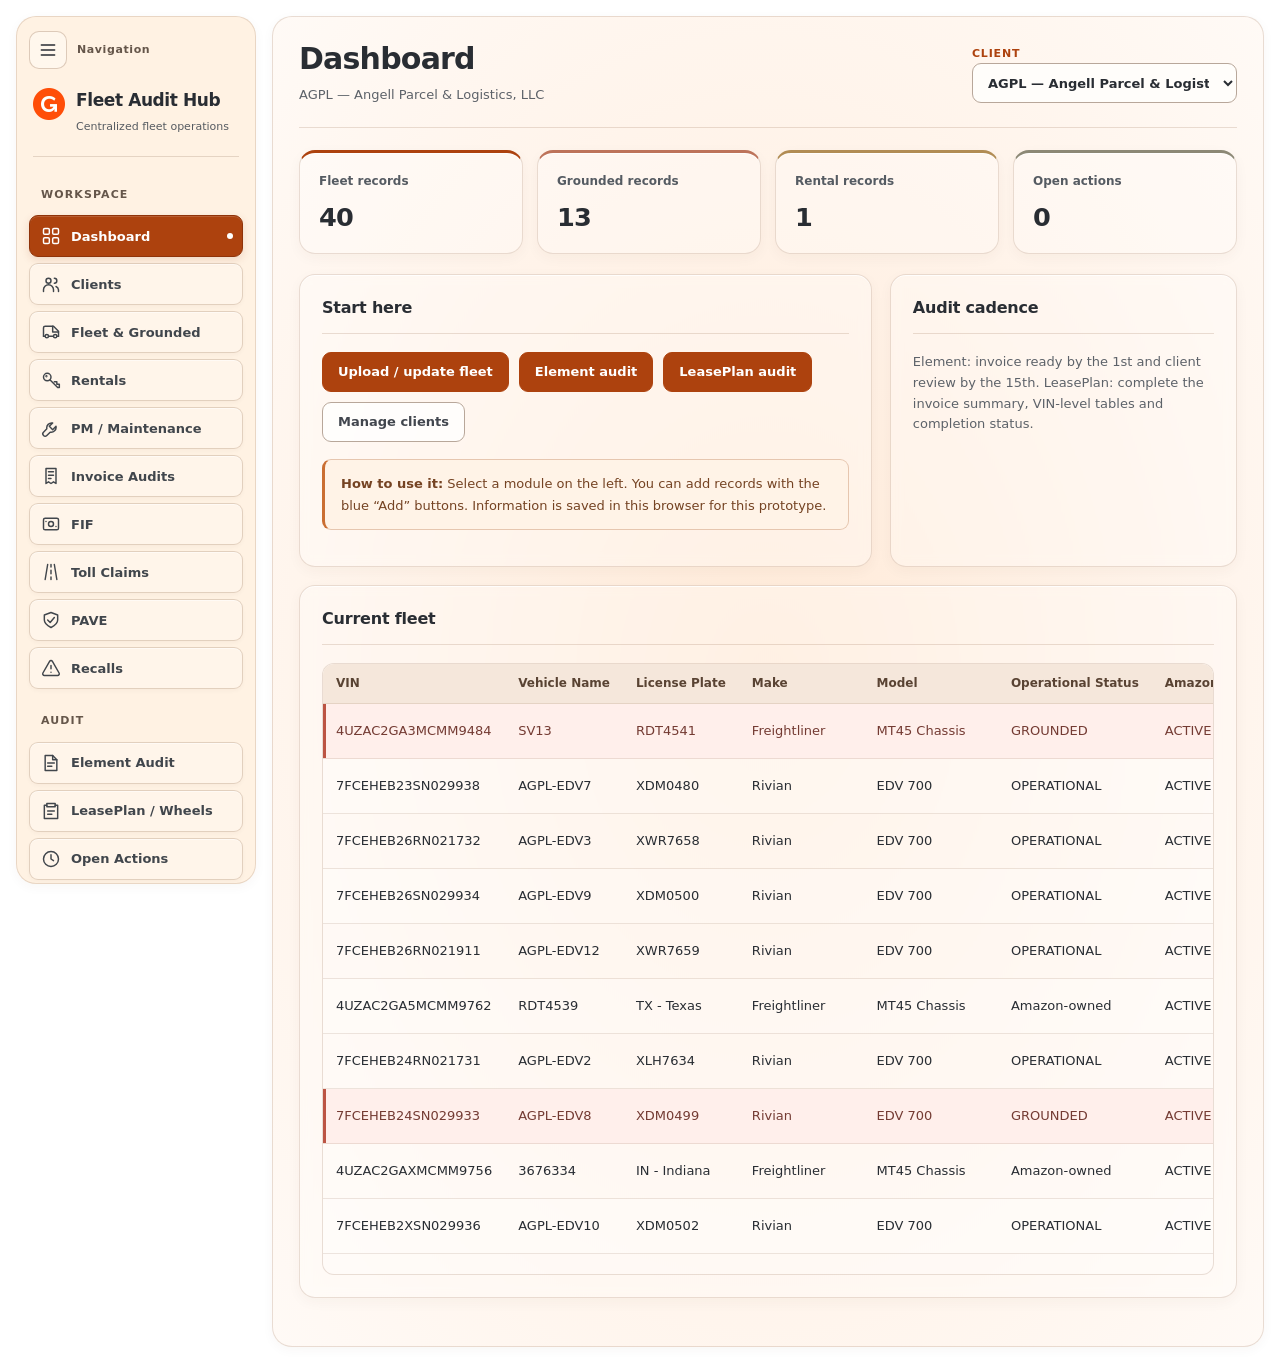
==== commit 504cd764: "left rail upgrade added collapsed version of the left rail, showing an animation when open" ====
--- a/Fleet_Audit_Hub_v3.html
+++ b/Fleet_Audit_Hub_v3.html
@@ -7,200 +7,313 @@
   <title>Fleet Audit Hub</title>
 
   <link rel="stylesheet" href="css/app.css">
-
-  <style>
-    /* Align integrated SVG icons with their navigation labels. */
-    .nav button {
-      display: flex;
-      align-items: center;
-      gap: 10px;
-    }
-
-    .nav button > span {
-      min-width: 0;
-    }
-
-    /* Icons follow the button color, including its active state. */
-    .nav-icon {
-      display: block;
-      flex: 0 0 19px;
-      width: 19px;
-      height: 19px;
-
-      fill: none;
-      stroke: currentColor;
-      stroke-width: 1.75;
-      stroke-linecap: round;
-      stroke-linejoin: round;
-
-      transform-origin: center;
-      transition: transform 180ms ease;
-    }
-
-    .nav button:hover .nav-icon,
-    .nav button:focus-visible .nav-icon {
-      transform: translateY(-1px) scale(1.06);
-    }
-
-    @media (prefers-reduced-motion: reduce) {
-      .nav-icon {
-        transition: none;
-      }
-
-      .nav button:hover .nav-icon,
-      .nav button:focus-visible .nav-icon {
-        transform: none;
-      }
-    }
-  </style>
+  <link rel="stylesheet" href="css/components/sidebar.css">
 </head>
 
 <body>
   <div class="app">
     <aside class="side" aria-label="Workspace sidebar">
+
+      <!-- Toggle between compact and expanded navigation. -->
+      <div class="sidebar-tools">
+        <button
+          type="button"
+          id="sidebarToggle"
+          class="sidebar-toggle"
+          aria-controls="primaryNavigation"
+          aria-expanded="true"
+          aria-label="Collapse navigation"
+          title="Collapse navigation"
+        >
+          <svg
+            viewBox="0 0 24 24"
+            aria-hidden="true"
+            focusable="false"
+          >
+            <path d="M4 6h16M4 12h16M4 18h16"/>
+          </svg>
+        </button>
+
+        <span class="sidebar-caption" aria-hidden="true">
+          Navigation
+        </span>
+      </div>
+
+      <!-- The embedded brand image is defined in layout.css. -->
       <div class="brand">
         Fleet Audit Hub
         <span>Centralized fleet operations</span>
       </div>
 
-      <nav class="nav" aria-label="Main navigation">
+      <nav
+        class="nav"
+        id="primaryNavigation"
+        aria-label="Main navigation"
+      >
         <div class="section">Workspace</div>
 
-        <button type="button" data-view="dashboard">
-          <svg class="nav-icon" viewBox="0 0 24 24"
-               aria-hidden="true" focusable="false">
+        <button
+          type="button"
+          data-view="dashboard"
+          aria-label="Dashboard"
+          title="Dashboard"
+        >
+          <svg
+            class="nav-icon"
+            viewBox="0 0 24 24"
+            aria-hidden="true"
+            focusable="false"
+          >
             <rect x="3" y="3" width="7" height="7" rx="1.5"/>
             <rect x="14" y="3" width="7" height="7" rx="1.5"/>
             <rect x="3" y="14" width="7" height="7" rx="1.5"/>
             <rect x="14" y="14" width="7" height="7" rx="1.5"/>
           </svg>
-          <span>Dashboard</span>
-        </button>
-
-        <button type="button" data-view="clients">
-          <svg class="nav-icon" viewBox="0 0 24 24"
-               aria-hidden="true" focusable="false">
+          <span class="nav-label">Dashboard</span>
+        </button>
+
+        <button
+          type="button"
+          data-view="clients"
+          aria-label="Clients"
+          title="Clients"
+        >
+          <svg
+            class="nav-icon"
+            viewBox="0 0 24 24"
+            aria-hidden="true"
+            focusable="false"
+          >
             <circle cx="9" cy="8" r="3"/>
             <path d="M3 21v-2a6 6 0 0 1 12 0v2"/>
             <path d="M16 5a3 3 0 0 1 0 6m2 4a5 5 0 0 1 3 4v2"/>
           </svg>
-          <span>Clients</span>
-        </button>
-
-        <button type="button" data-view="fleet">
-          <svg class="nav-icon" viewBox="0 0 24 24"
-               aria-hidden="true" focusable="false">
+          <span class="nav-label">Clients</span>
+        </button>
+
+        <button
+          type="button"
+          data-view="fleet"
+          aria-label="Fleet &amp; Grounded"
+          title="Fleet &amp; Grounded"
+        >
+          <svg
+            class="nav-icon"
+            viewBox="0 0 24 24"
+            aria-hidden="true"
+            focusable="false"
+          >
             <path d="M3 17V7a2 2 0 0 1 2-2h10l6 6v6"/>
             <path d="M3 17h2m4 0h6m4 0h2M14 5v7h7"/>
             <circle cx="7" cy="17" r="2"/>
             <circle cx="17" cy="17" r="2"/>
           </svg>
-          <span>Fleet &amp; Grounded</span>
-        </button>
-
-        <button type="button" data-view="rentals">
-          <svg class="nav-icon" viewBox="0 0 24 24"
-               aria-hidden="true" focusable="false">
+          <span class="nav-label">Fleet &amp; Grounded</span>
+        </button>
+
+        <button
+          type="button"
+          data-view="rentals"
+          aria-label="Rentals"
+          title="Rentals"
+        >
+          <svg
+            class="nav-icon"
+            viewBox="0 0 24 24"
+            aria-hidden="true"
+            focusable="false"
+          >
             <circle cx="7.5" cy="8.5" r="4.5"/>
             <path d="m11 12 9 9h2v-4h-3v-3h-3"/>
             <circle cx="6.5" cy="7.5" r=".5"/>
           </svg>
-          <span>Rentals</span>
-        </button>
-
-        <button type="button" data-view="maintenance">
-          <svg class="nav-icon" viewBox="0 0 24 24"
-               aria-hidden="true" focusable="false">
+          <span class="nav-label">Rentals</span>
+        </button>
+
+        <button
+          type="button"
+          data-view="maintenance"
+          aria-label="PM / Maintenance"
+          title="PM / Maintenance"
+        >
+          <svg
+            class="nav-icon"
+            viewBox="0 0 24 24"
+            aria-hidden="true"
+            focusable="false"
+          >
             <path d="M14 6a6 6 0 0 0-7 7l-4 4a2.8 2.8 0 0 0 4 4l4-4a6 6 0 0 0 7-7l-4 4-4-4 4-4Z"/>
           </svg>
-          <span>PM / Maintenance</span>
-        </button>
-
-        <button type="button" data-view="invoices">
-          <svg class="nav-icon" viewBox="0 0 24 24"
-               aria-hidden="true" focusable="false">
+          <span class="nav-label">PM / Maintenance</span>
+        </button>
+
+        <button
+          type="button"
+          data-view="invoices"
+          aria-label="Invoice Audits"
+          title="Invoice Audits"
+        >
+          <svg
+            class="nav-icon"
+            viewBox="0 0 24 24"
+            aria-hidden="true"
+            focusable="false"
+          >
             <path d="M6 3h12v18l-3-2-3 2-3-2-3 2V3Z"/>
             <path d="M9 7h6M9 11h6M9 15h3"/>
           </svg>
-          <span>Invoice Audits</span>
-        </button>
-
-        <button type="button" data-view="fif">
-          <svg class="nav-icon" viewBox="0 0 24 24"
-               aria-hidden="true" focusable="false">
+          <span class="nav-label">Invoice Audits</span>
+        </button>
+
+        <button
+          type="button"
+          data-view="fif"
+          aria-label="FIF"
+          title="FIF"
+        >
+          <svg
+            class="nav-icon"
+            viewBox="0 0 24 24"
+            aria-hidden="true"
+            focusable="false"
+          >
             <rect x="3" y="5" width="18" height="14" rx="2"/>
             <circle cx="12" cy="12" r="3"/>
             <path d="M6 9h.01M18 15h.01"/>
           </svg>
-          <span>FIF</span>
-        </button>
-
-        <button type="button" data-view="tolls">
-          <svg class="nav-icon" viewBox="0 0 24 24"
-               aria-hidden="true" focusable="false">
+          <span class="nav-label">FIF</span>
+        </button>
+
+        <button
+          type="button"
+          data-view="tolls"
+          aria-label="Toll Claims"
+          title="Toll Claims"
+        >
+          <svg
+            class="nav-icon"
+            viewBox="0 0 24 24"
+            aria-hidden="true"
+            focusable="false"
+          >
             <path d="M5 21 8 3m11 18L16 3M12 3v3m0 4v4m0 4v3"/>
           </svg>
-          <span>Toll Claims</span>
-        </button>
-
-        <button type="button" data-view="pave">
-          <svg class="nav-icon" viewBox="0 0 24 24"
-               aria-hidden="true" focusable="false">
+          <span class="nav-label">Toll Claims</span>
+        </button>
+
+        <button
+          type="button"
+          data-view="pave"
+          aria-label="PAVE"
+          title="PAVE"
+        >
+          <svg
+            class="nav-icon"
+            viewBox="0 0 24 24"
+            aria-hidden="true"
+            focusable="false"
+          >
             <path d="M12 3 4 6v6c0 5 8 9 8 9s8-4 8-9V6l-8-3Z"/>
             <path d="m8 12 3 3 5-6"/>
           </svg>
-          <span>PAVE</span>
-        </button>
-
-        <button type="button" data-view="recalls">
-          <svg class="nav-icon" viewBox="0 0 24 24"
-               aria-hidden="true" focusable="false">
+          <span class="nav-label">PAVE</span>
+        </button>
+
+        <button
+          type="button"
+          data-view="recalls"
+          aria-label="Recalls"
+          title="Recalls"
+        >
+          <svg
+            class="nav-icon"
+            viewBox="0 0 24 24"
+            aria-hidden="true"
+            focusable="false"
+          >
             <path d="m10.3 4-8 14A2 2 0 0 0 4 21h16a2 2 0 0 0 1.7-3l-8-14a2 2 0 0 0-3.4 0Z"/>
             <path d="M12 9v4m0 4h.01"/>
           </svg>
-          <span>Recalls</span>
+          <span class="nav-label">Recalls</span>
         </button>
 
         <div class="section">Audit</div>
 
-        <button type="button" data-view="element">
-          <svg class="nav-icon" viewBox="0 0 24 24"
-               aria-hidden="true" focusable="false">
+        <button
+          type="button"
+          data-view="element"
+          aria-label="Element Audit"
+          title="Element Audit"
+        >
+          <svg
+            class="nav-icon"
+            viewBox="0 0 24 24"
+            aria-hidden="true"
+            focusable="false"
+          >
             <path d="M14 3H5v18h14V8l-5-5Z"/>
             <path d="M14 3v5h5M8 12h8m-8 4h5"/>
           </svg>
-          <span>Element Audit</span>
-        </button>
-
-        <button type="button" data-view="leaseplan">
-          <svg class="nav-icon" viewBox="0 0 24 24"
-               aria-hidden="true" focusable="false">
+          <span class="nav-label">Element Audit</span>
+        </button>
+
+        <button
+          type="button"
+          data-view="leaseplan"
+          aria-label="LeasePlan / Wheels"
+          title="LeasePlan / Wheels"
+        >
+          <svg
+            class="nav-icon"
+            viewBox="0 0 24 24"
+            aria-hidden="true"
+            focusable="false"
+          >
             <path d="M7 3h10v4H7z"/>
             <path d="M7 5H4v16h16V5h-3M8 12h8m-8 4h5"/>
           </svg>
-          <span>LeasePlan / Wheels</span>
-        </button>
-
-        <button type="button" data-view="actions">
-          <svg class="nav-icon" viewBox="0 0 24 24"
-               aria-hidden="true" focusable="false">
+          <span class="nav-label">LeasePlan / Wheels</span>
+        </button>
+
+        <button
+          type="button"
+          data-view="actions"
+          aria-label="Open Actions"
+          title="Open Actions"
+        >
+          <svg
+            class="nav-icon"
+            viewBox="0 0 24 24"
+            aria-hidden="true"
+            focusable="false"
+          >
             <circle cx="12" cy="12" r="9"/>
             <path d="M12 7v5l3 2"/>
           </svg>
-          <span>Open Actions</span>
-        </button>
-
-        <button type="button" data-view="legacy">
-          <svg class="nav-icon" viewBox="0 0 24 24"
-               aria-hidden="true" focusable="false">
+          <span class="nav-label">Open Actions</span>
+        </button>
+
+        <button
+          type="button"
+          data-view="legacy"
+          aria-label="Original Data"
+          title="Original Data"
+        >
+          <svg
+            class="nav-icon"
+            viewBox="0 0 24 24"
+            aria-hidden="true"
+            focusable="false"
+          >
             <ellipse cx="12" cy="5" rx="8" ry="3"/>
             <path d="M4 5v7c0 4 16 4 16 0V5M4 12v7c0 4 16 4 16 0v-7"/>
           </svg>
-          <span>Original Data</span>
+          <span class="nav-label">Original Data</span>
         </button>
       </nav>
     </aside>
 
+    <!-- The workspace automatically fills the available width. -->
     <main>
       <header class="top">
         <div>
@@ -226,7 +339,7 @@
   <script src="vendor/xlsx.full.min.js"></script>
   <script src="data/workbook.js"></script>
 
-  <!-- Shared configuration, workspace state and helpers. -->
+  <!-- Configuration, workspace state and shared helpers. -->
   <script src="js/core/config.js"></script>
   <script src="js/core/state.js"></script>
   <script src="js/shared/values.js"></script>
@@ -261,12 +374,13 @@
   <script src="js/features/element/reports.js"></script>
   <script src="js/features/element/page.js"></script>
 
-  <!-- Additional pages and navigation. -->
+  <!-- Additional pages and navigation controls. -->
   <script src="js/features/leaseplan.js"></script>
   <script src="js/features/original-data.js"></script>
   <script src="js/core/navigation.js"></script>
-
-  <!-- Start only after all module definitions are available. -->
+  <script src="js/core/sidebar.js"></script>
+
+  <!-- Start the application after all definitions are loaded. -->
   <script src="js/bootstrap.js"></script>
 </body>
 </html>
--- a/css/components/sidebar.css
+++ b/css/components/sidebar.css
@@ -0,0 +1,247 @@
+/* Navigation dimensions and animation settings. */
+.app[data-sidebar] {
+  --rail-width: 240px;
+  --rail-duration: 200ms;
+  --rail-easing: cubic-bezier(0.2, 0.7, 0.2, 1);
+}
+
+/* Animate the rail width; the flexible workspace fills the remaining space. */
+.app[data-sidebar] .side {
+  flex-basis: var(--rail-width);
+  width: var(--rail-width);
+  padding: 14px 12px 20px;
+  overflow-x: hidden;
+
+  transition:
+    width var(--rail-duration) var(--rail-easing),
+    flex-basis var(--rail-duration) var(--rail-easing);
+}
+
+/* Hamburger button and its caption. */
+.sidebar-tools {
+  display: flex;
+  align-items: center;
+  gap: 10px;
+  min-height: 38px;
+  margin-bottom: 15px;
+}
+
+.sidebar-toggle {
+  display: grid;
+  place-items: center;
+
+  flex: 0 0 38px;
+  width: 38px;
+  height: 38px;
+  padding: 8px;
+
+  border: 1px solid rgba(135, 87, 53, 0.28);
+  border-radius: 10px;
+  background: rgba(255, 255, 255, 0.36);
+  color: var(--ink);
+
+  cursor: pointer;
+}
+
+.sidebar-toggle:hover {
+  border-color: var(--accent);
+  background: rgba(255, 255, 255, 0.65);
+}
+
+.sidebar-toggle:focus-visible {
+  outline: 2px solid var(--accent);
+  outline-offset: 3px;
+}
+
+.sidebar-toggle svg,
+.nav-icon {
+  display: block;
+  width: 20px;
+  height: 20px;
+
+  fill: none;
+  stroke: currentColor;
+  stroke-width: 1.75;
+  stroke-linecap: round;
+  stroke-linejoin: round;
+}
+
+.sidebar-caption {
+  color: #65564a;
+  font-size: 11px;
+  font-weight: 700;
+  letter-spacing: 0.6px;
+  white-space: nowrap;
+}
+
+/* Keep icon positions consistent while labels appear or disappear. */
+.app[data-sidebar] .nav {
+  display: grid;
+  gap: 6px;
+}
+
+.app[data-sidebar] .nav button {
+  display: flex;
+  align-items: center;
+  gap: 10px;
+
+  min-height: 42px;
+  padding: 10px 11px;
+}
+
+.nav-icon {
+  flex: 0 0 20px;
+  transition: transform 160ms ease;
+}
+
+.nav button:hover .nav-icon,
+.nav button:focus-visible .nav-icon {
+  transform: translateY(-1px);
+}
+
+.app[data-sidebar] .nav button > span,
+.sidebar-caption {
+  min-width: 0;
+  max-width: 175px;
+  overflow: hidden;
+  opacity: 1;
+  white-space: nowrap;
+
+  transition:
+    max-width var(--rail-duration) var(--rail-easing),
+    opacity 120ms ease;
+}
+
+/* The existing logo and title disappear together in compact mode. */
+.app[data-sidebar] .brand {
+  max-height: 100px;
+  overflow: hidden;
+
+  transition:
+    opacity 120ms ease,
+    max-height var(--rail-duration) var(--rail-easing),
+    margin var(--rail-duration) var(--rail-easing),
+    padding var(--rail-duration) var(--rail-easing);
+}
+
+/* Compact navigation. */
+.app[data-sidebar="collapsed"] {
+  --rail-width: 76px;
+}
+
+.app[data-sidebar="collapsed"] .sidebar-tools {
+  justify-content: center;
+  gap: 0;
+}
+
+.app[data-sidebar="collapsed"] .sidebar-caption,
+.app[data-sidebar="collapsed"] .nav button > span {
+  max-width: 0;
+  opacity: 0;
+}
+
+.app[data-sidebar="collapsed"] .brand {
+  min-height: 0;
+  max-height: 0;
+  margin: 0;
+  padding: 0;
+
+  border: 0;
+  opacity: 0;
+}
+
+.app[data-sidebar="collapsed"] .nav button {
+  justify-content: center;
+  gap: 0;
+  padding: 10px 0;
+}
+
+.app[data-sidebar="collapsed"] .nav button.active::after {
+  display: none;
+}
+
+/* Replace section titles with small separators. */
+.app[data-sidebar="collapsed"] .section {
+  display: block;
+  overflow: hidden;
+
+  height: 12px;
+  margin: 3px 7px;
+  padding: 0;
+
+  border-top: 1px solid rgba(135, 87, 53, 0.2);
+  font-size: 0;
+}
+
+/* Slightly narrower expanded rail on smaller desktop screens. */
+@media (min-width: 761px) and (max-width: 1150px) {
+  .app[data-sidebar="expanded"] {
+    --rail-width: 218px;
+  }
+
+  .app[data-sidebar="expanded"] .nav button {
+    gap: 8px;
+    font-size: 12px;
+  }
+}
+
+/* Phone layout: expanded navigation above, compact navigation beside. */
+@media (max-width: 760px) {
+  .app[data-sidebar="expanded"] .side {
+    width: auto;
+  }
+
+  .app[data-sidebar="expanded"] .nav {
+    grid-template-columns: repeat(2, minmax(0, 1fr));
+  }
+
+  .app[data-sidebar="expanded"] .nav .section {
+    display: block;
+    grid-column: 1 / -1;
+  }
+
+  .app[data-sidebar="expanded"] .nav button {
+    width: 100%;
+    gap: 8px;
+    font-size: 12px;
+  }
+
+  .app[data-sidebar="expanded"] .nav button > span {
+    white-space: normal;
+  }
+
+  .app[data-sidebar="collapsed"] {
+    display: flex;
+  }
+
+  .app[data-sidebar="collapsed"] .side {
+    position: sticky;
+    top: 10px;
+
+    height: calc(100vh - 20px);
+    height: calc(100dvh - 20px);
+    margin-right: 0;
+  }
+
+  .app[data-sidebar="collapsed"] main {
+    margin-left: 8px;
+    padding-right: 10px;
+    padding-left: 10px;
+  }
+}
+
+/* Respect reduced-motion preferences. */
+@media (prefers-reduced-motion: reduce) {
+  .app[data-sidebar] .side,
+  .app[data-sidebar] .brand,
+  .app[data-sidebar] .nav button > span,
+  .sidebar-caption,
+  .nav-icon {
+    transition: none;
+  }
+
+  .nav button:hover .nav-icon,
+  .nav button:focus-visible .nav-icon {
+    transform: none;
+  }
+}
